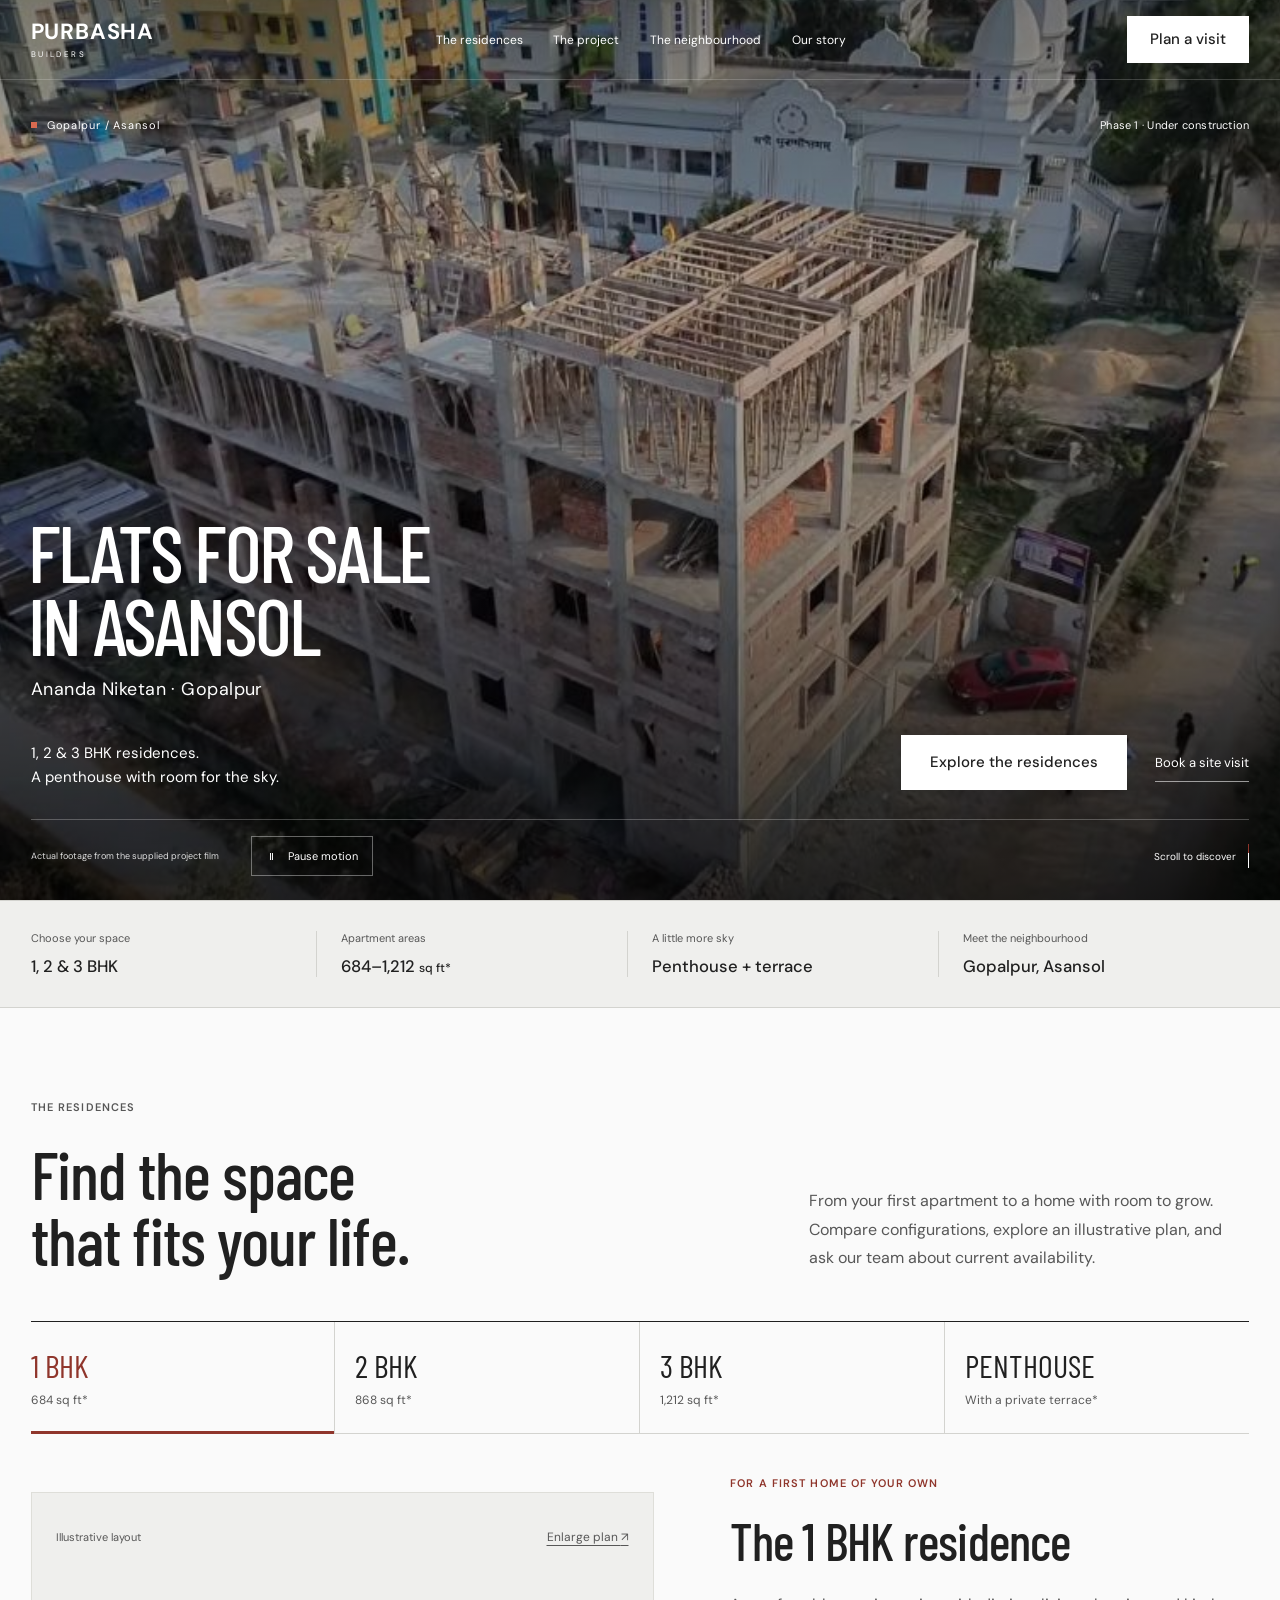
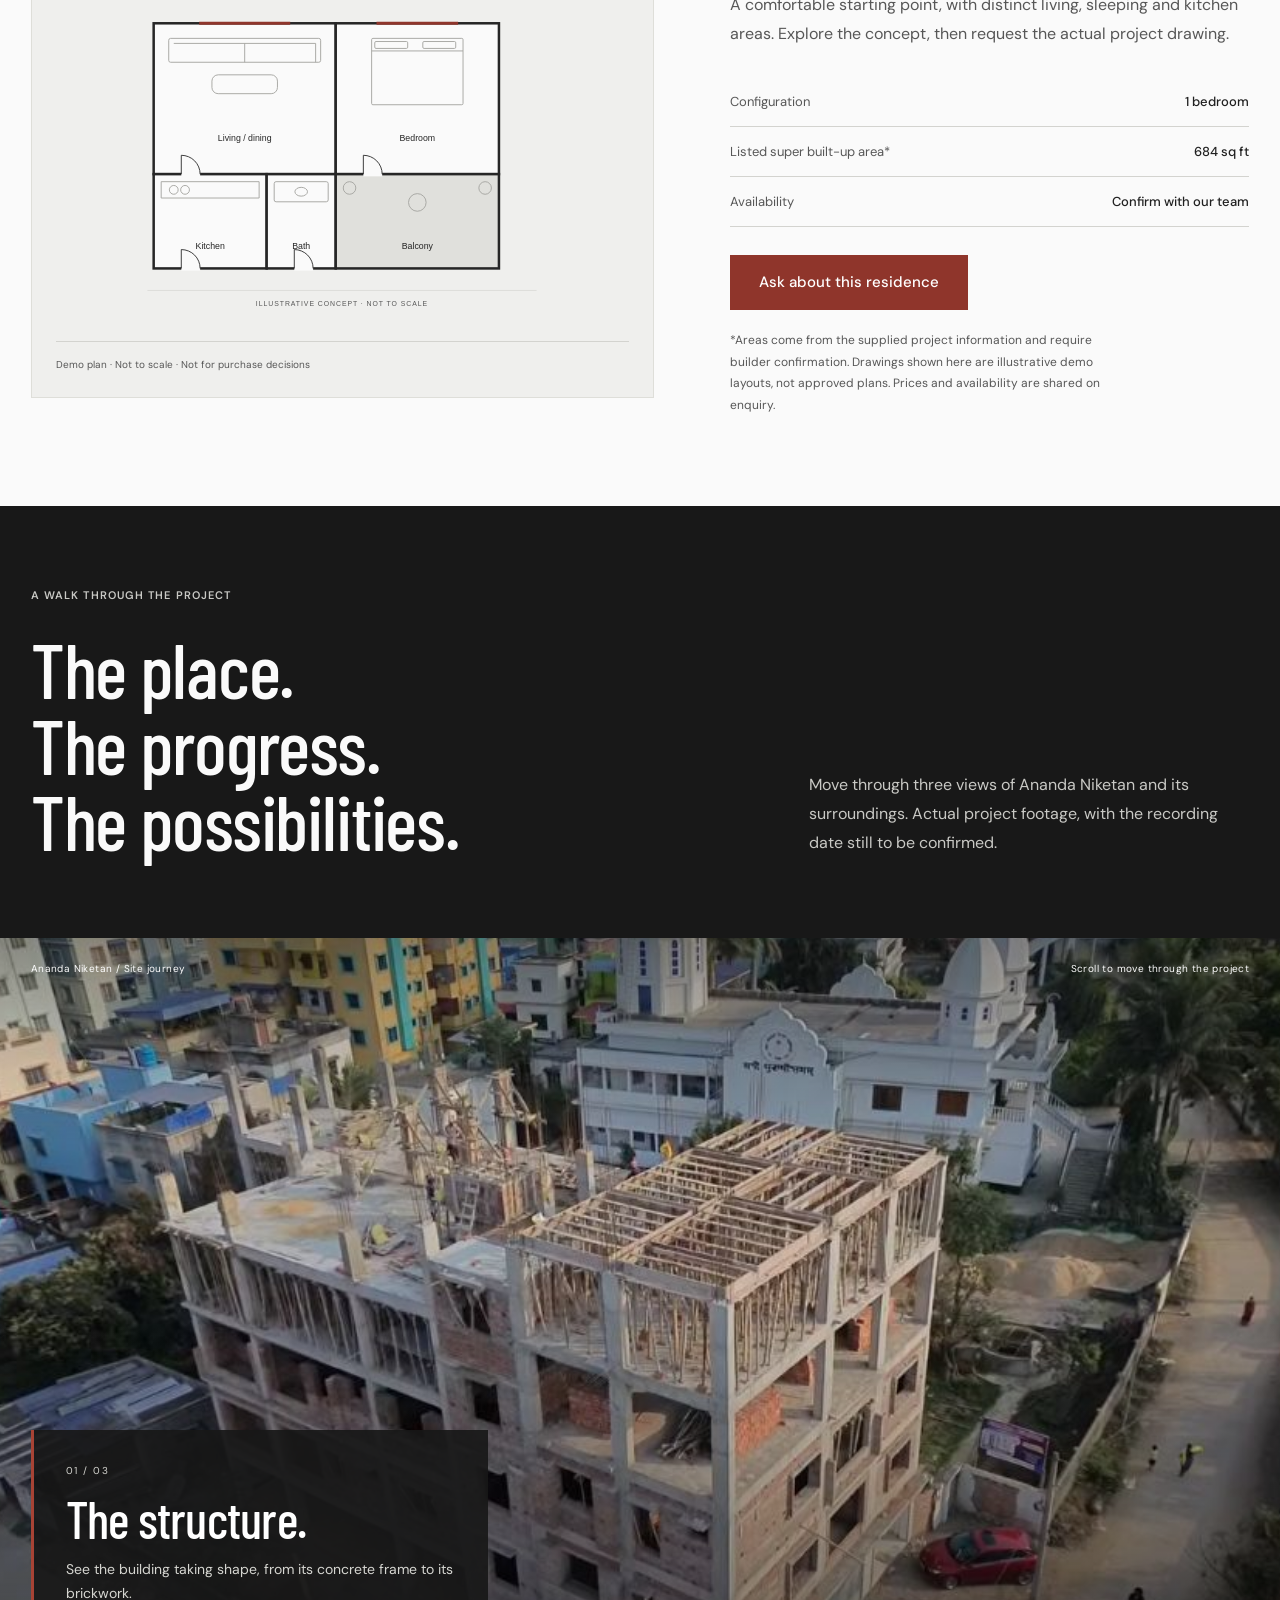
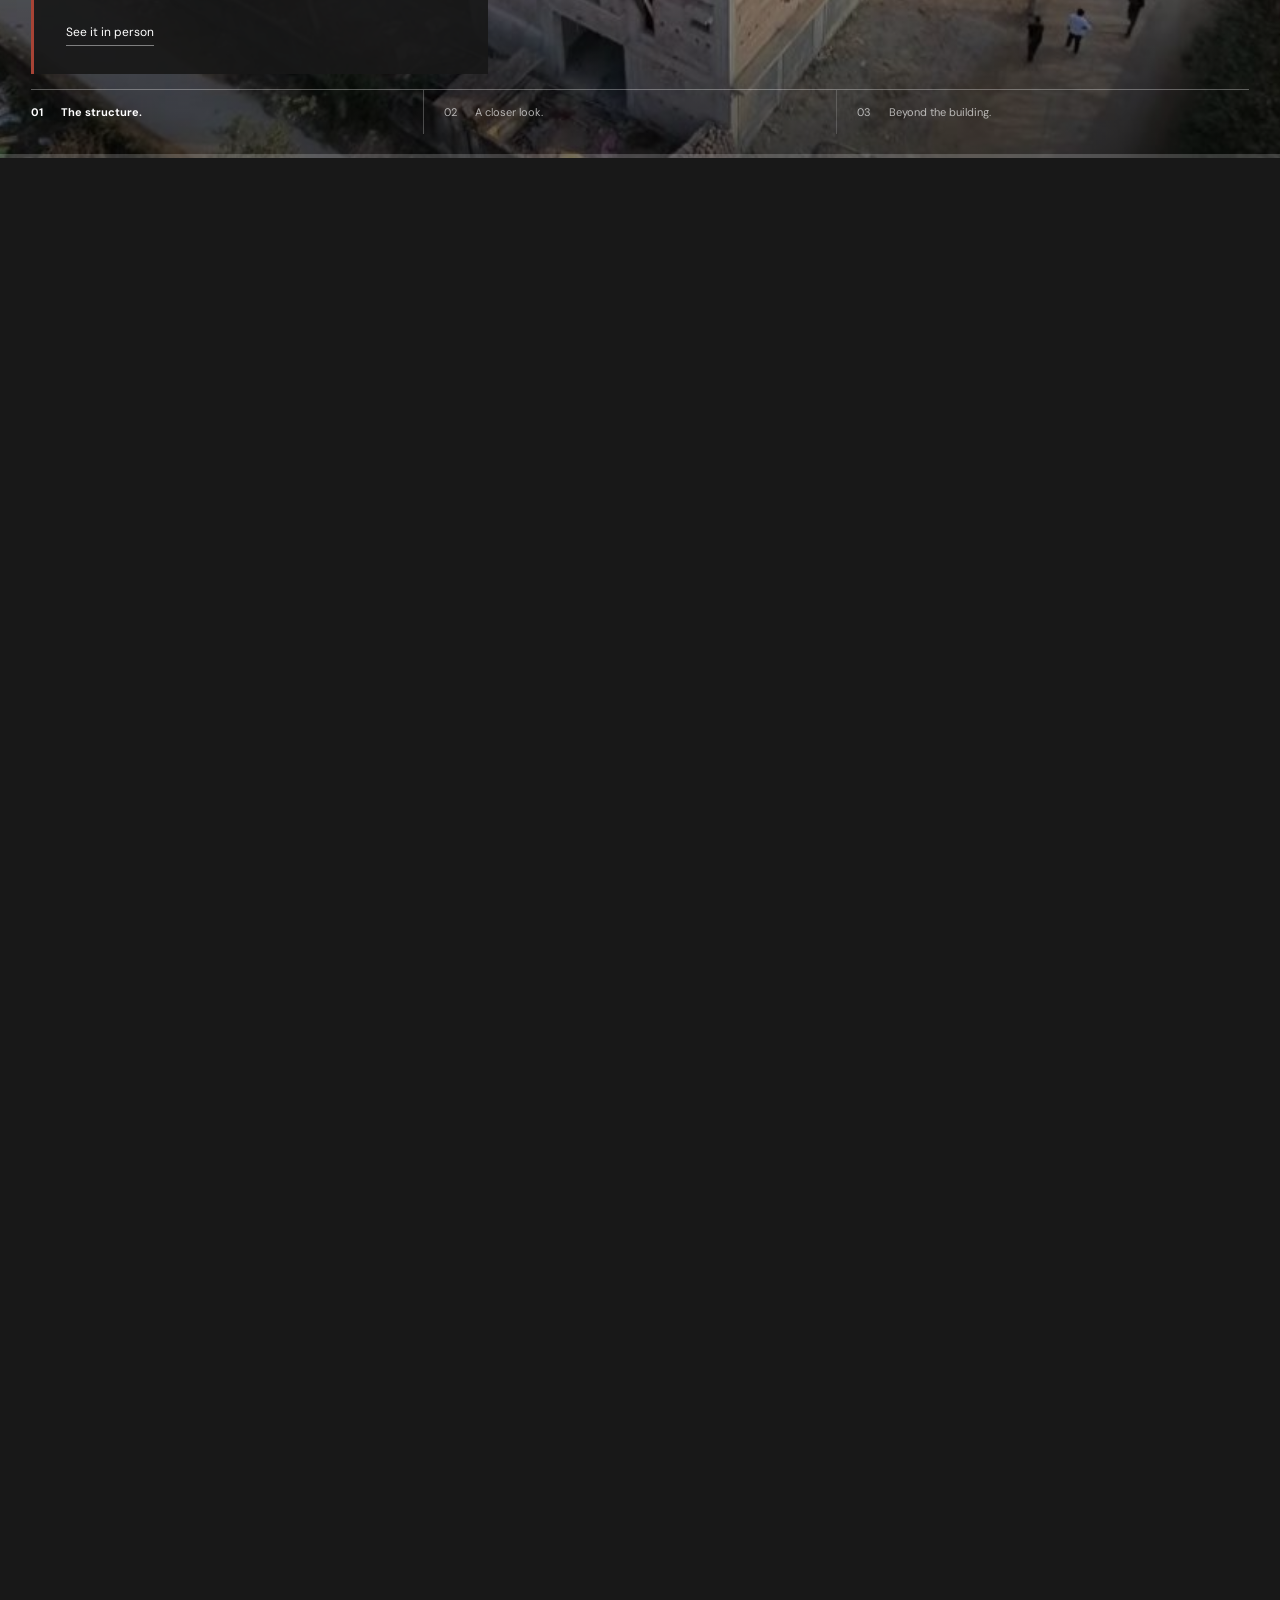
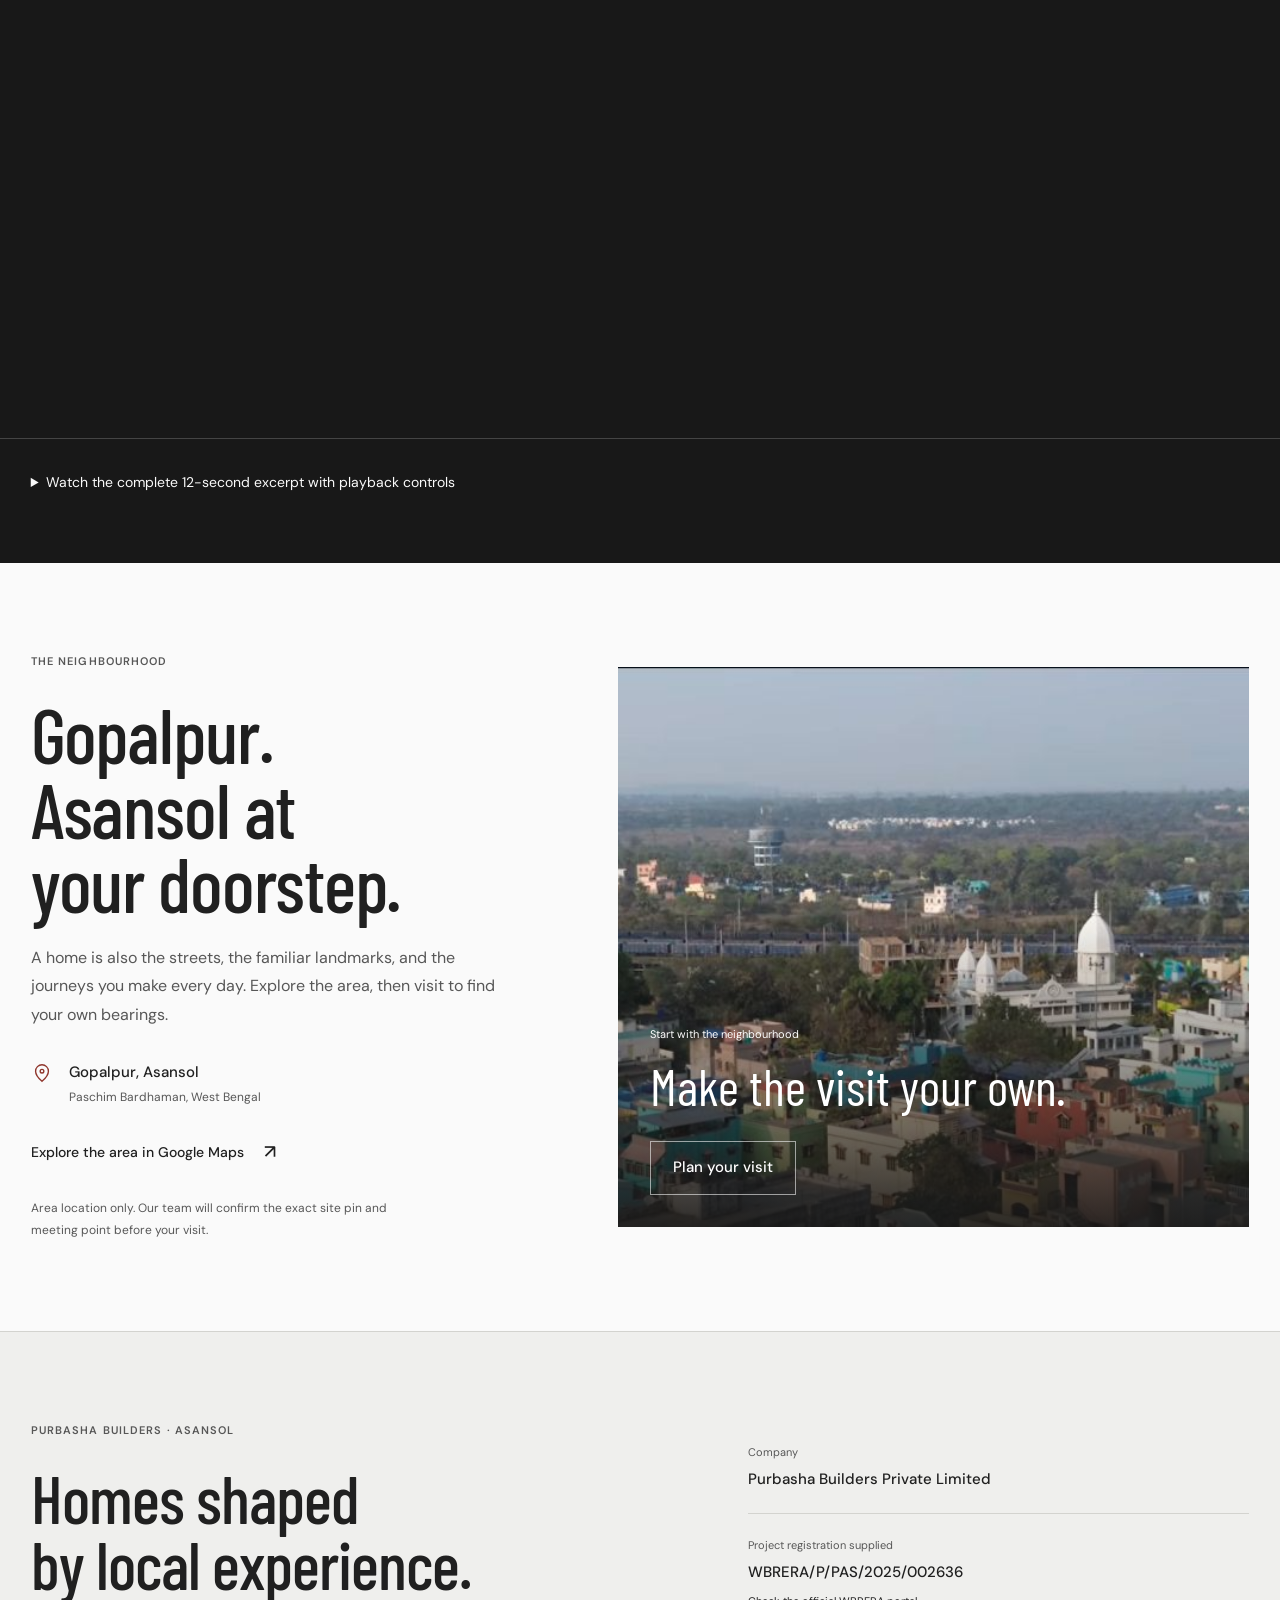
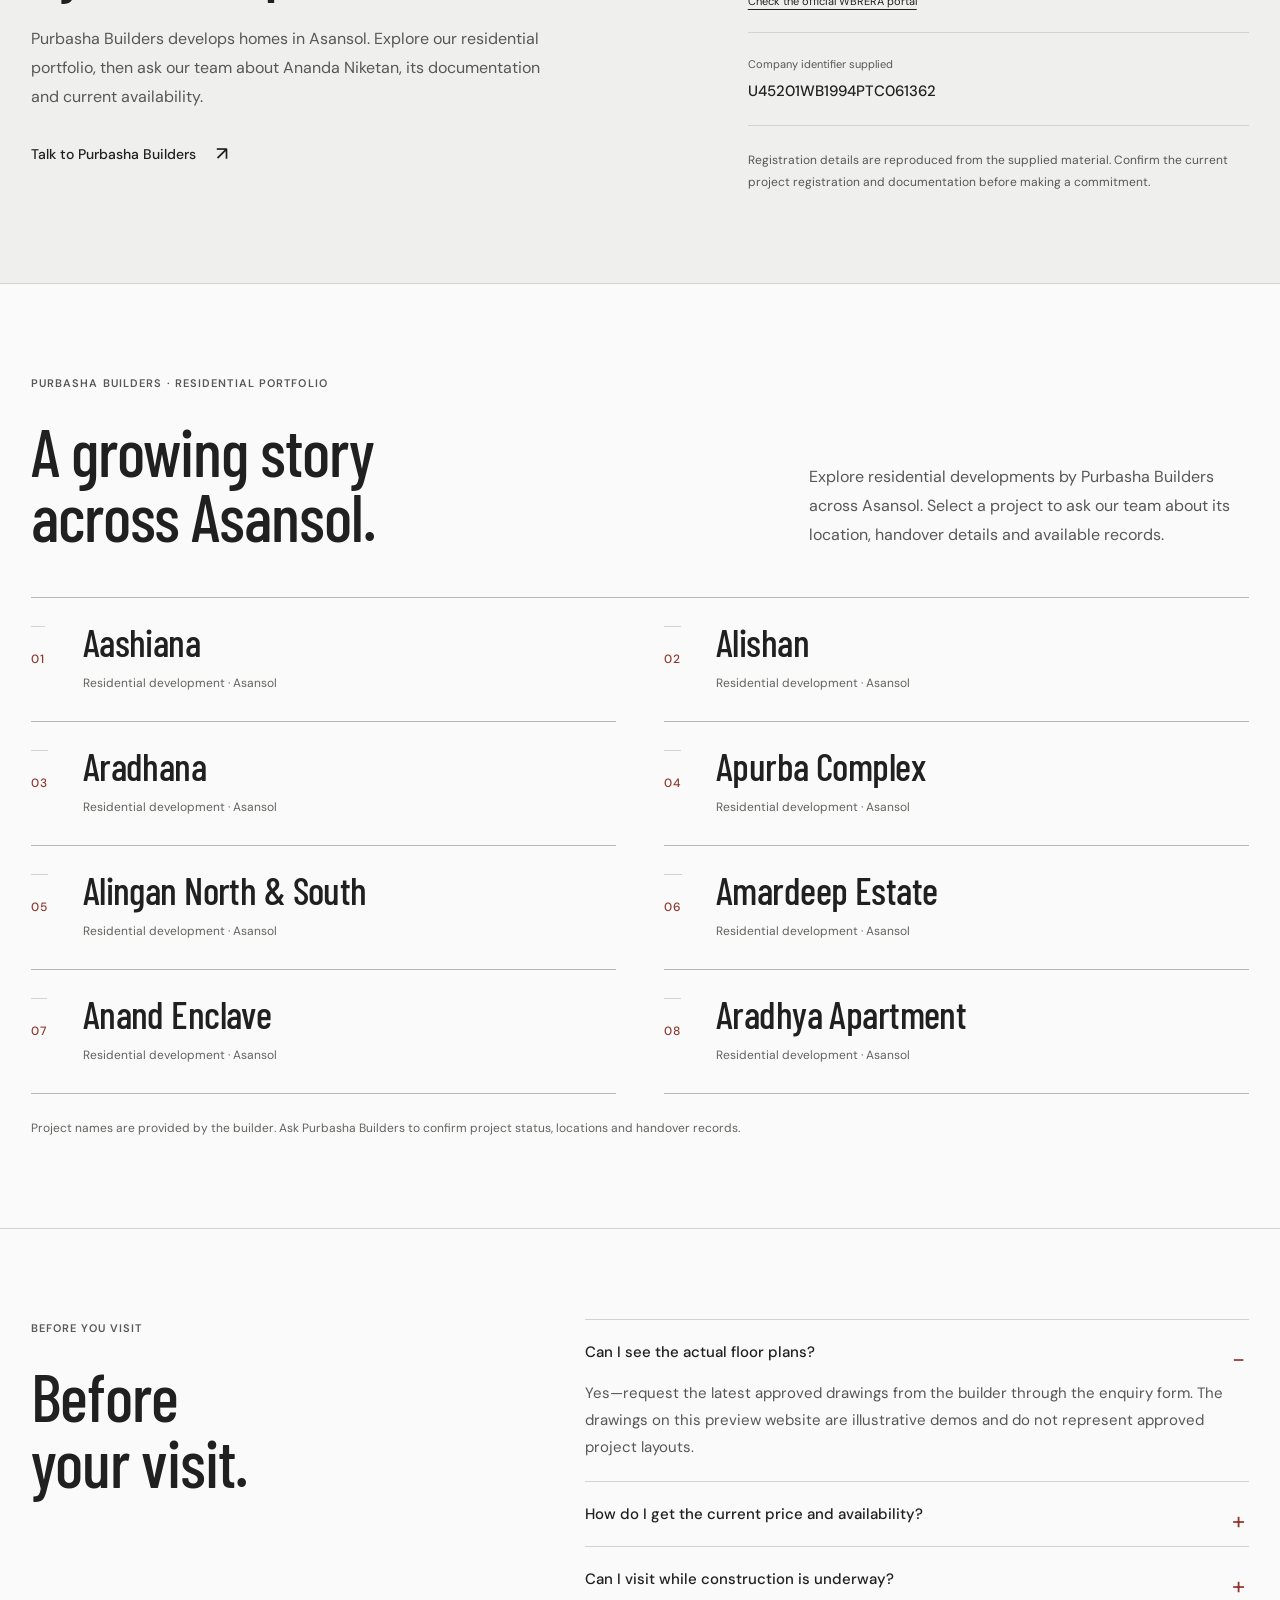
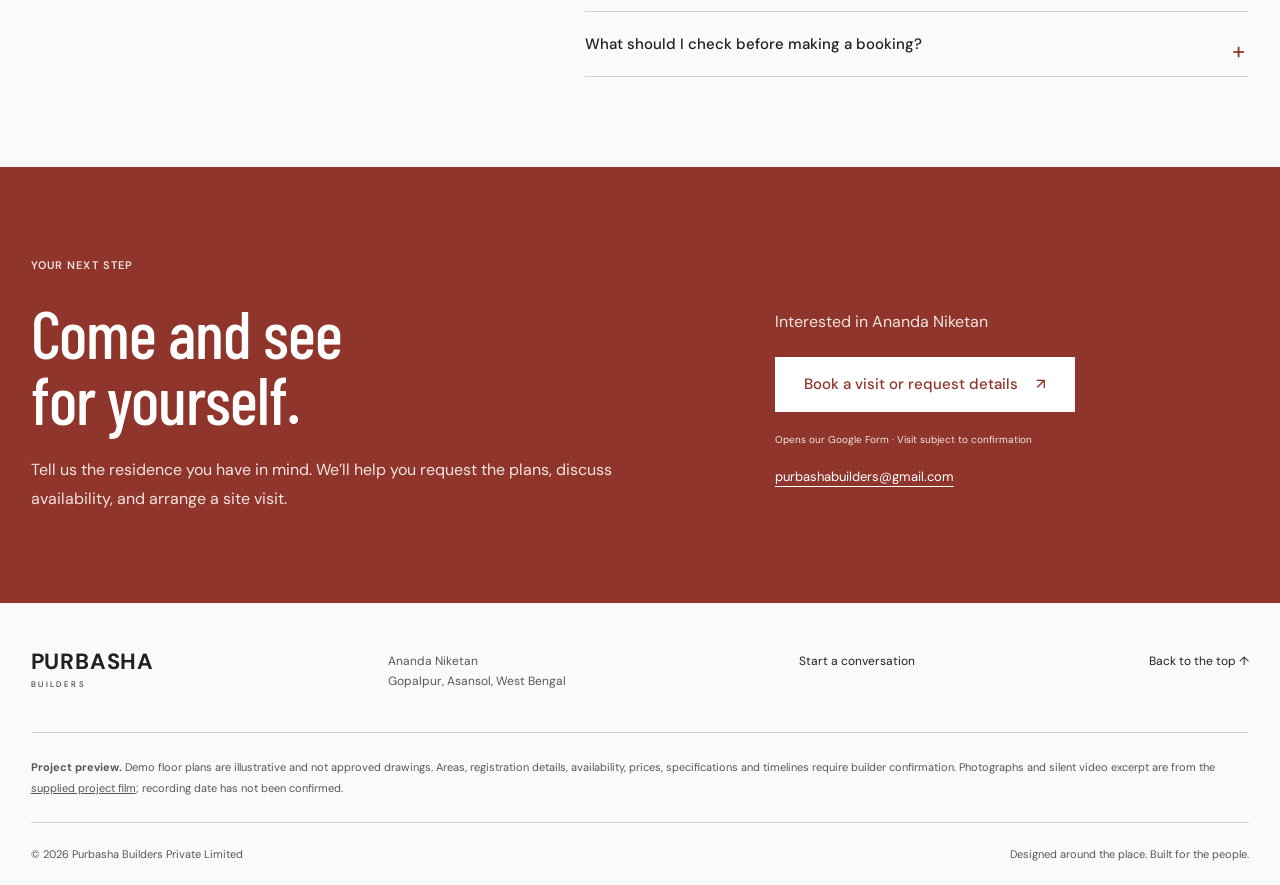
==== index.html @ 9d91bd90 "Refresh search-friendly page styling" ====
<!doctype html>
<html lang="en" data-theme="light" data-direction="material-place-progress">
<head>
<meta charset="utf-8"><meta name="viewport" content="width=device-width, initial-scale=1">
<title>Flats for Sale in Asansol | Ananda Niketan by Purbasha Builders</title>
<meta name="description" content="Explore 1, 2 and 3 BHK flats for sale in Asansol at Ananda Niketan, Gopalpur. See illustrative floor plans, project progress and Purbasha Builders’ developments. Enquire about availability and site visits.">
<meta name="theme-color" content="#152c2a"><link rel="canonical" href="https://purbashabuilders.com/">
<link rel="preconnect" href="https://fonts.googleapis.com"><link rel="preconnect" href="https://fonts.gstatic.com" crossorigin>
<link href="https://fonts.googleapis.com/css2?family=Barlow+Condensed:wght@400;500;600&family=DM+Sans:wght@400;500;600;700&display=swap" rel="stylesheet">
<link rel="stylesheet" href="design.css"><link rel="stylesheet" href="research.css?v=asansol-portfolio-2">
<script src="design.js" defer></script><script src="motion.js" defer></script>
<noscript><style>.journey{display:none}.journey-reduced{display:grid!important}.header{background:#fafafa!important;color:#202020!important}.header .wordmark{color:#202020!important}</style></noscript></head>
<body>
<a class="skip" href="#main">Skip to content</a>
<header class="header over-film">
 <a class="wordmark" href="#home" aria-label="Purbasha Builders home">PURBASHA<span>BUILDERS</span></a>
 <nav class="desktop-nav" aria-label="Main navigation"><a href="#residences">The residences</a><a href="#project">The project</a><a href="#location">The neighbourhood</a><a href="#builder">Our story</a></nav>
 <div class="header-actions"><a class="btn compact header-visit" href="#visit">Plan a visit</a><button class="menu-toggle" type="button" aria-expanded="false" aria-controls="mobile-menu" aria-label="Open navigation"><span></span><span></span></button></div>
</header>
<nav class="mobile-menu" id="mobile-menu" aria-label="Mobile navigation" hidden><a href="#residences">The residences</a><a href="#project">The project</a><a href="#location">The neighbourhood</a><a href="#builder">Our story</a><a href="#visit">Plan a site visit</a></nav>
<main id="main">
<section class="hero-film" id="home" aria-labelledby="hero-title">
<div class="hero-film-media"><video id="hero-film" muted loop playsinline preload="metadata" poster="exterior.jpg" aria-label="Silent moving aerial view of Ananda Niketan construction"><source src="project-film.mp4" type="video/mp4"></video></div>
<div class="hero-film-shade"></div>
<div class="hero-film-top"><span class="location-tick"></span><span>Gopalpur / Asansol</span><span class="hero-phase">Phase 1 · Under construction</span></div>
<div class="hero-film-content"><p class="hero-overline">Purbasha Builders presents</p><h1 id="hero-title"><span>Flats for Sale</span><span>in Asansol</span></h1><p class="hero-project-name">Ananda Niketan · Gopalpur</p><div class="hero-film-bottom"><p>1, 2 &amp; 3 BHK residences.<br>A penthouse with room for the sky.</p><div class="hero-film-actions"><a class="btn" href="#residences">Explore the residences</a><a class="film-visit" href="#visit">Book a site visit</a></div></div></div>
<div class="hero-motion-bar"><span>Actual footage from the supplied project film</span><button id="hero-motion-toggle" type="button" aria-label="Play background motion"><span class="motion-state-icon" aria-hidden="true">▶</span><span class="motion-state-text">Play motion</span></button><a class="scroll-cue" href="#residences">Scroll to discover<span aria-hidden="true"></span></a></div>
</section>
<div class="project-facts" aria-label="Project overview"><div><span>Choose your space</span><strong>1, 2 &amp; 3 BHK</strong></div><div><span>Apartment areas</span><strong>684–1,212 <small>sq ft*</small></strong></div><div><span>A little more sky</span><strong>Penthouse + terrace</strong></div><div><span>Meet the neighbourhood</span><strong>Gopalpur, Asansol</strong></div></div>
<section class="residences section-pad" id="residences" aria-labelledby="homes-title">
 <div class="section-heading"><div><p class="eyebrow">The residences</p><h2 id="homes-title">Find the space<br>that fits your life.</h2></div><p>From your first apartment to a home with room to grow. Compare configurations, explore an illustrative plan, and ask our team about current availability.</p></div>
 <div class="home-selector" role="group" aria-label="Choose residence type"><button class="home-tab active" data-home="one" aria-pressed="true">1 BHK<span>684 sq ft*</span></button><button class="home-tab" data-home="two" aria-pressed="false">2 BHK<span>868 sq ft*</span></button><button class="home-tab" data-home="three" aria-pressed="false">3 BHK<span>1,212 sq ft*</span></button><button class="home-tab" data-home="penthouse" aria-pressed="false">Penthouse<span>With a private terrace*</span></button></div>
 <div class="home-detail"><div class="plan-stage"><div class="plan-heading"><span>Illustrative layout</span><button class="plain-button" id="expand-plan" type="button">Enlarge plan <span aria-hidden="true">↗</span></button></div><img id="plan-drawing" src="plan-one.svg" width="720" height="560" alt="Illustrative one-bedroom apartment layout; not an approved project drawing"><span class="demo-label">Demo plan · Not to scale · Not for purchase decisions</span></div><div class="home-copy" aria-live="polite" aria-atomic="true"><p class="eyebrow" id="home-kicker">For a first home of your own</p><h3 id="home-name">The 1 BHK residence</h3><p id="home-description">A comfortable starting point, with distinct living, sleeping and kitchen areas. Explore the concept, then request the actual project drawing.</p><dl class="home-specs"><div><dt>Configuration</dt><dd id="home-config">1 bedroom</dd></div><div><dt>Listed super built-up area*</dt><dd id="home-area">684 sq ft</dd></div><div><dt>Availability</dt><dd>Confirm with our team</dd></div></dl><a class="btn home-enquiry" href="#visit" data-enquiry="1 BHK residence">Ask about this residence</a><p class="smallprint">*Areas come from the supplied project information and require builder confirmation. Drawings shown here are illustrative demo layouts, not approved plans. Prices and availability are shared on enquiry.</p></div></div>
</section>
<section class="project-chapters" id="project" aria-labelledby="project-title">
<div class="section-heading chapter-intro"><div><p class="eyebrow">A walk through the project</p><h2 id="project-title">The place.<br>The progress.<br>The possibilities.</h2></div><p>Move through three views of Ananda Niketan and its surroundings. Actual project footage, with the recording date still to be confirmed.</p></div>
<div class="journey" id="site-journey"><div class="journey-sticky"><div class="journey-frames"><figure class="journey-panel" data-chapter="0"><img src="exterior.jpg" alt="Aerial view of the Ananda Niketan building under construction" width="968" height="543" decoding="async"></figure><figure class="journey-panel" data-chapter="1"><img src="facade.jpg" alt="Close view of concrete columns and masonry at the project" width="968" height="543" decoding="async"></figure><figure class="journey-panel" data-chapter="2"><img src="neighbourhood.jpg" alt="Aerial view over Gopalpur residential buildings and greenery" width="968" height="543" decoding="async"></figure></div><div class="journey-shade"></div><div class="journey-topline"><span>Ananda Niketan / Site journey</span><span>Scroll to move through the project</span></div><div class="journey-copy"><span id="journey-number">01 / 03</span><h3 id="journey-title">The structure.</h3><p id="journey-description">See the building taking shape, from its concrete frame to its brickwork.</p><a href="#visit">See it in person</a></div><div class="chapter-controls" aria-label="Project chapters"><button class="chapter-button active" type="button" data-chapter-index="0" aria-pressed="true">01<span>The structure.</span></button><button class="chapter-button" type="button" data-chapter-index="1" aria-pressed="false">02<span>A closer look.</span></button><button class="chapter-button" type="button" data-chapter-index="2" aria-pressed="false">03<span>Beyond the building.</span></button></div><div class="journey-progress" aria-hidden="true"><span></span></div></div></div>
<div class="journey-reduced"><article><img src="exterior.jpg" alt="Aerial view of the Ananda Niketan building under construction" width="968" height="543"><h3>The structure.</h3><p>See the building taking shape, from its concrete frame to its brickwork.</p></article><article><img src="facade.jpg" alt="Close view of concrete columns and masonry at the project" width="968" height="543"><h3>A closer look.</h3><p>Explore the construction detail in the supplied project footage.</p></article><article><img src="neighbourhood.jpg" alt="Aerial view over Gopalpur residential buildings and greenery" width="968" height="543"><h3>Beyond the building.</h3><p>Look out across the surrounding residential streets and greenery of Gopalpur.</p></article></div>
<div class="full-film"><details><summary>Watch the complete 12-second excerpt with playback controls</summary><video id="project-video" controls playsinline preload="none" poster="exterior.jpg" aria-label="Silent 12-second excerpt from the supplied project film"><source src="project-film.mp4" type="video/mp4"></video><a href="https://www.youtube.com/watch?v=sxxPk26cmBc" target="_blank" rel="noopener">Open the full source film</a></details></div>
</section>
<section class="location section-pad" id="location" aria-labelledby="location-title"><div class="location-copy"><p class="eyebrow">The neighbourhood</p><h2 id="location-title">Gopalpur.<br>Asansol at<br>your doorstep.</h2><p>A home is also the streets, the familiar landmarks, and the journeys you make every day. Explore the area, then visit to find your own bearings.</p><div class="location-address"><svg viewBox="0 0 24 24" aria-hidden="true"><path d="M19 10c0 5-7 11-7 11S5 15 5 10a7 7 0 1 1 14 0Z"/><circle cx="12" cy="10" r="2"/></svg><div><strong>Gopalpur, Asansol</strong><span>Paschim Bardhaman, West Bengal</span></div></div><a class="text-link" href="https://www.google.com/maps/search/?api=1&amp;query=Gopalpur%2C+Asansol%2C+West+Bengal" target="_blank" rel="noopener">Explore the area in Google Maps <span aria-hidden="true">↗</span></a><p class="smallprint">Area location only. Our team will confirm the exact site pin and meeting point before your visit.</p></div><div class="location-visual"><img src="neighbourhood.jpg" width="968" height="543" alt="Residential buildings and green spaces in the surrounding neighbourhood, captured from the project film" loading="eager" decoding="async"><div class="location-overlay"><span>Start with the neighbourhood</span><strong>Make the visit your own.</strong><a class="btn outline-light" href="#visit">Plan your visit</a></div></div></section>
<section class="builder section-pad" id="builder" aria-labelledby="builder-title"><div class="builder-intro"><p class="eyebrow">Purbasha Builders · Asansol</p><h2 id="builder-title">Homes shaped<br>by local experience.</h2><p>Purbasha Builders develops homes in Asansol. Explore our residential portfolio, then ask our team about Ananda Niketan, its documentation and current availability.</p><a class="text-link" href="mailto:purbashabuilders@gmail.com">Talk to Purbasha Builders <span aria-hidden="true">↗</span></a></div><div class="builder-info"><div class="trust-line"><span>Company</span><strong>Purbasha Builders Private Limited</strong></div><div class="trust-line"><span>Project registration supplied</span><strong>WBRERA/P/PAS/2025/002636</strong><a href="https://rera.wb.gov.in/" target="_blank" rel="noopener">Check the official WBRERA portal</a></div><div class="trust-line"><span>Company identifier supplied</span><strong>U45201WB1994PTC061362</strong></div><p class="smallprint">Registration details are reproduced from the supplied material. Confirm the current project registration and documentation before making a commitment.</p></div></section>
<section class="portfolio section-pad" aria-labelledby="portfolio-title"><div class="section-heading"><div><p class="eyebrow">Purbasha Builders · Residential portfolio</p><h2 id="portfolio-title">A growing story<br>across Asansol.</h2></div><p>Explore residential developments by Purbasha Builders across Asansol. Select a project to ask our team about its location, handover details and available records.</p></div><div class="project-list" aria-label="Purbasha Builders residential projects"><article><span class="project-index">01</span><h3>Aashiana</h3><p>Residential development · Asansol</p></article><article><span class="project-index">02</span><h3>Alishan</h3><p>Residential development · Asansol</p></article><article><span class="project-index">03</span><h3>Aradhana</h3><p>Residential development · Asansol</p></article><article><span class="project-index">04</span><h3>Apurba Complex</h3><p>Residential development · Asansol</p></article><article><span class="project-index">05</span><h3>Alingan North &amp; South</h3><p>Residential development · Asansol</p></article><article><span class="project-index">06</span><h3>Amardeep Estate</h3><p>Residential development · Asansol</p></article><article><span class="project-index">07</span><h3>Anand Enclave</h3><p>Residential development · Asansol</p></article><article><span class="project-index">08</span><h3>Aradhya Apartment</h3><p>Residential development · Asansol</p></article></div><p class="portfolio-note">Project names are provided by the builder. Ask Purbasha Builders to confirm project status, locations and handover records.</p></section>
<section class="faq section-pad" aria-labelledby="faq-title"><div><p class="eyebrow">Before you visit</p><h2 id="faq-title">Before<br>your visit.</h2></div><div class="faq-list"><details open><summary>Can I see the actual floor plans?</summary><p>Yes—request the latest approved drawings from the builder through the enquiry form. The drawings on this preview website are illustrative demos and do not represent approved project layouts.</p></details><details><summary>How do I get the current price and availability?</summary><p>Choose the home you are interested in and send an enquiry. The team will confirm the current price, availability, area definitions and applicable charges.</p></details><details><summary>Can I visit while construction is underway?</summary><p>Request a site visit and let the team confirm a suitable time, the meeting point and any site-access requirements. Please wait for confirmation before travelling.</p></details><details><summary>What should I check before making a booking?</summary><p>Ask for the project registration, approved drawings, agreement terms, payment schedule, possession commitments and area calculations. Review the current documents before deciding.</p></details></div></section>
<section class="visit section-pad" id="visit" aria-labelledby="visit-title"><div><p class="eyebrow">Your next step</p><h2 id="visit-title">Come and see<br>for yourself.</h2><p>Tell us the residence you have in mind. We’ll help you request the plans, discuss availability, and arrange a site visit.</p></div><div class="visit-action"><p class="selected-home" id="selected-home">Interested in Ananda Niketan</p><a class="btn visit-primary" href="https://docs.google.com/forms/d/e/1FAIpQLScRhNUB13e_4nQNn_MaEwdoog1XY0aLwHJu5fmzb7iHIYMonw/viewform" target="_blank" rel="noopener">Book a visit or request details <span aria-hidden="true">↗</span></a><span class="form-note">Opens our Google Form · Visit subject to confirmation</span><a class="email-link" href="mailto:purbashabuilders@gmail.com">purbashabuilders@gmail.com</a></div></section>
</main>
<footer><div class="footer-main"><a class="wordmark" href="#home">PURBASHA<span>BUILDERS</span></a><p>Ananda Niketan<br>Gopalpur, Asansol, West Bengal</p><a href="mailto:purbashabuilders@gmail.com">Start a conversation</a><a href="#home">Back to the top ↑</a></div><div class="preview-note"><strong>Project preview.</strong> Demo floor plans are illustrative and not approved drawings. Areas, registration details, availability, prices, specifications and timelines require builder confirmation. Photographs and silent video excerpt are from the <a href="https://www.youtube.com/watch?v=sxxPk26cmBc" target="_blank" rel="noopener">supplied project film</a>; recording date has not been confirmed.</div><div class="footer-bottom"><span>© <span id="year">2026</span> Purbasha Builders Private Limited</span><span>Designed around the place. Built for the people.</span></div></footer>
<nav class="phone-actions" aria-label="Quick actions"><a href="#residences">Explore homes</a><a href="#visit">Book a site visit</a></nav>
<dialog id="media-dialog" aria-labelledby="dialog-title"><div class="dialog-bar"><h2 id="dialog-title">Illustrative floor plan</h2><button id="close-dialog" class="plain-button" type="button">Close <span aria-hidden="true">×</span></button></div><img id="dialog-image" src="plan-one.svg" alt="Illustrative demo plan"><p id="dialog-note">Demo plan · Not to scale · Not an approved project drawing.</p></dialog>
</body></html>
---- design.css ----
*{box-sizing:border-box}html{scroll-behavior:smooth;scroll-padding-top:96px}body{margin:0;background:var(--paper);color:var(--ink);font-family:'Plus Jakarta Sans',sans-serif;-webkit-font-smoothing:antialiased}html{--paper:#f8f7f2;--panel:#eeeee6;--white:#fff;--ink:#172e2b;--muted:#52635e;--line:#d5dcd3;--gold:#b28c42;--gold-light:#e6c27a;--gutter:clamp(20px,2.4vw,96px);--space:clamp(64px,7vw,144px);--ease:cubic-bezier(.2,.8,.2,1)}html[data-theme=dark]{--paper:#142623;--panel:#1b302c;--white:#233a35;--ink:#f2f0e7;--muted:#bdc9c1;--line:#3b5149;--gold:#e6c27a}a{color:inherit;text-decoration:none}button,input{font:inherit}button{color:inherit}button,a{-webkit-tap-highlight-color:transparent;touch-action:manipulation}button{cursor:pointer}img,video{display:block;max-width:100%}h1,h2,h3,p{margin:0}h1,h2,h3{font-family:'Playfair Display',serif;font-weight:400;text-wrap:balance}h2{font-size:clamp(34px,3.8vw,72px);line-height:1.13;letter-spacing:-.035em}p{font-size:16px;line-height:1.8;color:var(--muted)}svg{width:22px;height:22px;fill:none;stroke:currentColor;stroke-width:1.5}a:focus-visible,button:focus-visible,summary:focus-visible{outline:3px solid var(--gold);outline-offset:5px}.skip{position:fixed;left:16px;top:-80px;padding:12px 20px;background:var(--ink);color:var(--paper);z-index:100}.skip:focus{top:12px}.header{height:88px;display:flex;align-items:center;justify-content:space-between;gap:24px;padding-inline:var(--gutter);position:sticky;top:0;z-index:40;background:var(--paper);border-bottom:1px solid var(--line)}.wordmark{font:500 25px/1 'Playfair Display',serif;letter-spacing:.045em;display:inline-flex;flex-direction:column;gap:7px;color:var(--ink);flex-shrink:0}.wordmark span{font:500 9px/1 'Plus Jakarta Sans',sans-serif;letter-spacing:.29em}.desktop-nav{display:flex;gap:clamp(20px,2.4vw,56px);align-items:center;font-size:13px}.desktop-nav a{position:relative;padding-block:10px}.desktop-nav a:after,.text-link:after{content:'';position:absolute;bottom:4px;left:0;width:100%;height:1px;background:currentColor;transform:scaleX(0);transform-origin:left;transition:transform .2s}.desktop-nav a:hover:after,.text-link:hover:after{transform:scaleX(1)}.header-actions{display:flex;align-items:center;gap:20px}.theme-switch{background:none;border:0;width:40px;height:44px;display:grid;place-items:center}.btn{display:inline-flex;align-items:center;justify-content:center;gap:18px;min-height:56px;padding:16px 28px;border:1px solid transparent;background:var(--ink);color:var(--paper);font:500 14px/1.4 'Plus Jakarta Sans',sans-serif;border-radius:2px;transition:transform .18s var(--ease),background .18s}.btn:hover{transform:translateY(-2px);background:#29453f;color:#fff}.btn:active{transform:translateY(1px)}.btn.compact{min-height:44px;padding:12px 22px}.menu-toggle{display:none}.mobile-menu{position:fixed;top:72px;left:0;right:0;padding:24px var(--gutter) 32px;background:var(--paper);border-bottom:1px solid var(--line);z-index:39}.mobile-menu a{display:block;padding:14px 0;font-size:19px;border-bottom:1px solid var(--line)}[hidden]{display:none!important}.hero{display:grid;grid-template-columns:1fr 1.13fr;min-height:min(820px,calc(100svh - 88px));padding:32px var(--gutter) 48px;gap:clamp(32px,4vw,120px);align-items:stretch}.hero-copy{display:flex;flex-direction:column;align-items:flex-start;justify-content:center;padding-block:24px;max-width:760px}.eyebrow{font-size:11px;letter-spacing:.12em;text-transform:uppercase;font-weight:600;color:var(--muted);margin-bottom:24px}.hero h1{font-size:clamp(72px,7.2vw,160px);line-height:.99;letter-spacing:-.055em}.gold-dot{color:var(--gold)}.hero-description{font-size:clamp(20px,1.6vw,30px);line-height:1.45;color:var(--ink);margin-top:28px}.hero-detail{font-size:14px;line-height:1.8;max-width:45ch;margin-top:16px}.hero-actions{display:flex;align-items:center;gap:28px;flex-wrap:wrap;margin-top:32px}.text-link{display:inline-flex;align-items:center;gap:20px;position:relative;padding-block:10px;font-size:14px;font-weight:500}.text-link>span{font-size:19px}.hero-foot{display:flex;gap:12px;align-items:center;flex-wrap:wrap;font-size:11px;color:var(--muted);margin-top:48px}.status-mark{width:6px;height:6px;background:var(--gold);border-radius:50%}.hero-divider{height:14px;width:1px;background:var(--line);margin-inline:6px}.hero-foot a{text-decoration:underline;text-underline-offset:4px}.hero-visual{position:relative;overflow:hidden;min-height:620px;background:#344039}.hero-visual>img{width:100%;height:100%;position:absolute;object-fit:cover;object-position:54% center;animation:image-settle 1.2s var(--ease) both}.hero-photo-label{position:absolute;top:22px;left:22px;background:#f8f7f2e8;color:#172e2b;font-size:10px;letter-spacing:.06em;padding:9px 12px}.film-launch{position:absolute;left:24px;right:24px;bottom:24px;display:flex;gap:16px;align-items:center;padding:20px;color:white;background:#152c2ad9;border:1px solid #ffffff30;backdrop-filter:blur(8px);font-size:16px}.film-length{display:block;font-size:11px;opacity:.75;margin-top:5px}.play-symbol{height:42px;width:42px;border:1px solid #ffffff70;display:grid;place-items:center;border-radius:50%;font-size:12px;padding-left:2px}.vertical-note{position:absolute;right:18px;top:25%;writing-mode:vertical-rl;font-size:10px;letter-spacing:.1em;color:white;text-shadow:0 1px 4px #000}.project-facts{display:grid;grid-template-columns:repeat(4,minmax(0,1fr));border-block:1px solid var(--line);padding:28px var(--gutter);gap:24px}.project-facts>div{border-right:1px solid var(--line);padding-right:20px}.project-facts>div:last-child{border:0}.project-facts span{display:block;font-size:11px;color:var(--muted);margin-bottom:10px}.project-facts strong{font-weight:500;font-size:clamp(16px,1.3vw,24px)}.project-facts small{font-size:12px}.section-pad{padding:var(--space) var(--gutter)}.section-heading{display:flex;align-items:flex-end;justify-content:space-between;gap:48px;margin-bottom:48px}.section-heading>p{max-width:42ch;font-size:14px}.home-selector{display:grid;grid-template-columns:repeat(4,minmax(0,1fr));border-block:1px solid var(--line);margin-bottom:40px}.home-tab{text-align:left;padding:24px 20px;border:0;border-right:1px solid var(--line);background:transparent;position:relative;font-size:22px;font-family:'Playfair Display',serif}.home-tab:first-child{padding-left:0}.home-tab:last-child{border-right:0}.home-tab span{display:block;font:400 12px/1.5 'Plus Jakarta Sans',sans-serif;color:var(--muted);margin-top:7px}.home-tab.active:after{content:'';position:absolute;bottom:-1px;left:0;right:0;background:var(--gold);height:3px}.home-tab:hover{background:var(--panel)}.home-detail{display:grid;grid-template-columns:1.2fr 1fr;gap:clamp(32px,6vw,160px);align-items:center}.plan-stage{background:var(--panel);padding:24px;min-width:0}.plan-heading{display:flex;align-items:center;justify-content:space-between;gap:16px;font-size:11px;color:var(--muted)}.plain-button{background:none;border:0;padding:10px 0;font-size:12px;min-height:40px;text-decoration:underline;text-underline-offset:4px}.plan-stage>img{width:100%;height:clamp(280px,30vw,480px);object-fit:contain;padding:16px}.demo-label{font-size:10px;display:block;color:var(--muted);border-top:1px solid var(--line);padding-top:14px;line-height:1.7}.home-copy h3{font-size:clamp(32px,3vw,54px);line-height:1.2;margin-bottom:20px}.home-copy>p:not(.eyebrow){font-size:14px;max-width:50ch}.home-copy .eyebrow{margin-bottom:16px}.home-specs{margin:28px 0}.home-specs>div{display:flex;justify-content:space-between;gap:24px;border-bottom:1px solid var(--line);padding:16px 0;font-size:13px}.home-specs dt{color:var(--muted)}.home-specs dd{text-align:right;font-weight:500;margin:0}.smallprint{font-size:11px!important;line-height:1.8;max-width:65ch}.home-copy .smallprint{margin-top:20px}.project-section{background:#152c2a;color:#f8f7f2}.project-section p,.project-section .eyebrow{color:#c0ccc4}.film-layout{display:grid;grid-template-columns:1.7fr 1fr;gap:clamp(32px,5vw,120px);align-items:center}.video-wrap{position:relative;min-width:0}.video-wrap video{width:100%;aspect-ratio:16/9;max-height:600px;background:#0b1917;object-fit:cover}.media-label{display:block;font-size:10px;color:#c0ccc4;margin-top:12px}.film-notes h3{font-size:clamp(30px,3.2vw,58px);line-height:1.15;margin-block:20px}.film-notes p{font-size:14px;margin-bottom:24px;max-width:40ch}.chapter-number{font-size:11px;color:var(--gold-light)}.source-link{display:block;color:#becbc2;font-size:11px;text-decoration:underline;text-underline-offset:4px;margin-top:20px}.gallery{display:grid;grid-template-columns:1fr 1fr;gap:24px;margin-top:48px}.gallery-item{padding:0;position:relative;overflow:hidden;background:#243e35;border:0;text-align:left}.gallery-item img{width:100%;height:clamp(220px,25vw,420px);object-fit:cover;transition:transform .6s var(--ease)}.gallery-item:hover img{transform:scale(1.025)}.gallery-item>span{position:absolute;bottom:0;left:0;right:0;padding:40px 24px 20px;display:flex;justify-content:space-between;background:linear-gradient(transparent,#0c1a18d9);color:white;font-size:14px}.location{display:grid;grid-template-columns:1fr 1.3fr;gap:clamp(40px,8vw,220px);align-items:center}.location-copy>p:not(.eyebrow){max-width:45ch;margin-top:24px;font-size:14px}.location-address{display:flex;gap:16px;align-items:flex-start;margin-top:32px}.location-address svg{color:var(--gold)}.location-address strong{display:block;font-size:15px;font-weight:500}.location-address span{display:block;font-size:12px;margin-top:7px;color:var(--muted)}.location-copy>.text-link{margin-top:24px}.location-visual{position:relative;overflow:hidden;min-height:550px}.location-visual>img{position:absolute;width:100%;height:100%;object-fit:cover;object-position:60% center}.location-overlay{position:absolute;inset:auto 0 0;padding:120px 32px 32px;background:linear-gradient(transparent,#102d2be8);color:#fff}.location-overlay>span{font-size:11px;display:block}.location-overlay>strong{font:400 clamp(28px,2.6vw,44px)/1.2 'Playfair Display',serif;display:block;margin:14px 0 24px}.outline-light{background:transparent;border:1px solid #ffffff90;color:#fff;min-height:48px;padding:12px 22px}.builder{border-block:1px solid var(--line);background:var(--panel);display:grid;grid-template-columns:1.2fr 1fr;gap:clamp(48px,9vw,240px)}.builder-intro>p:not(.eyebrow){font-size:14px;max-width:48ch;margin:28px 0 20px}.builder-info{align-self:center}.trust-line{padding:24px 0;border-bottom:1px solid var(--line)}.trust-line>span{font-size:11px;color:var(--muted);display:block;margin-bottom:10px}.trust-line strong{font-size:15px;font-weight:500;display:block;overflow-wrap:anywhere}.trust-line a{display:block;font-size:11px;margin-top:12px;text-decoration:underline;text-underline-offset:4px}.builder-info .smallprint{margin-top:24px}.portfolio{border-bottom:1px solid var(--line)}.project-list{display:grid;grid-template-columns:repeat(4,minmax(0,1fr));gap:0 40px;margin-top:28px}.project-list span{padding:24px 0;border-top:1px solid var(--line);font:400 clamp(20px,1.6vw,30px)/1.3 'Playfair Display',serif}.faq{display:grid;grid-template-columns:1fr 1.4fr;gap:80px}.faq details{border-bottom:1px solid var(--line);padding:20px 0}.faq details:first-child{border-top:1px solid var(--line)}.faq summary{font-size:15px;font-weight:500;cursor:pointer;list-style:none;position:relative;padding-right:36px;line-height:1.6}.faq summary::-webkit-details-marker{display:none}.faq summary:after{content:'+';position:absolute;right:4px;top:0;font-size:24px;font-weight:400;color:var(--gold)}.faq details[open] summary:after{content:'−'}.faq details p{font-size:13px;line-height:1.8;margin-top:16px;max-width:64ch}.visit{background:#152c2a;color:#f8f7f2;display:grid;grid-template-columns:1.4fr 1fr;gap:80px;align-items:center}.visit .eyebrow{color:var(--gold-light)}.visit>div>p:not(.eyebrow){max-width:54ch;font-size:14px;color:#c5d0c8;margin-top:24px}.visit-action{display:flex;flex-direction:column;align-items:flex-start;gap:20px}.visit-action .selected-home{font-size:12px;color:var(--gold-light);margin:0}.visit-primary{background:var(--gold-light);color:#152c2a;min-height:60px}.visit-primary:hover{background:#f3d89f;color:#152c2a}.form-note{font-size:10px;color:#c5d0c8;line-height:1.6}.email-link{font-size:13px;text-decoration:underline;text-underline-offset:5px;color:#f4f0e2;overflow-wrap:anywhere}footer{padding:48px var(--gutter) 24px}.footer-main{display:flex;gap:40px;align-items:flex-start;justify-content:space-between}.footer-main p,.footer-main>a:not(.wordmark){font-size:12px;line-height:1.7}.preview-note{border-block:1px solid var(--line);margin-top:40px;padding:24px 0;font-size:10px;line-height:1.9;color:var(--muted);max-width:100%}.preview-note a{text-decoration:underline}.footer-bottom{display:flex;justify-content:space-between;gap:24px;font-size:10px;color:var(--muted);padding-top:24px}.phone-actions{display:none}dialog{max-width:min(960px,94vw);width:960px;padding:24px;border:1px solid var(--line);background:var(--paper);color:var(--ink);border-radius:4px}dialog::backdrop{background:#071511cc;backdrop-filter:blur(4px)}.dialog-bar{display:flex;justify-content:space-between;gap:24px;align-items:center}.dialog-bar h2{font-size:22px}dialog img{width:100%;height:70vh;object-fit:contain}dialog p{font-size:12px;margin-top:16px}.enter{animation:arrive .9s var(--ease) both}.hero-copy>:nth-child(2){animation-delay:.1s}.hero-copy>:nth-child(3){animation-delay:.2s}.hero-copy>:nth-child(4){animation-delay:.3s}.hero-copy>:nth-child(5){animation-delay:.4s}.hero-visual.enter{animation-delay:.15s}@keyframes arrive{from{opacity:0;transform:translateY(14px)}to{opacity:1;transform:none}}@keyframes image-settle{from{transform:scale(1.04)}to{transform:scale(1)}}
@media(min-width:2000px){p{font-size:20px}.hero-detail,.section-heading>p,.home-copy>p:not(.eyebrow),.film-notes p,.location-copy>p:not(.eyebrow),.builder-intro>p:not(.eyebrow),.visit>div>p:not(.eyebrow){font-size:18px}.hero{min-height:1000px}.hero-visual{min-height:820px}.location-visual{min-height:720px}.plan-stage>img{height:560px}}
@media(max-width:1100px){.desktop-nav{gap:20px;font-size:12px}.header-actions{gap:10px}.hero{gap:28px}.hero h1{font-size:88px}.hero-visual{min-height:600px}.section-heading{gap:32px}.section-heading>p{max-width:35ch}.film-layout{grid-template-columns:1.4fr 1fr}.faq{gap:40px}.visit{gap:40px}.home-detail{gap:36px}.location{gap:40px}.builder{gap:48px}.hero-detail{font-size:13px}}
@media(max-width:800px){.header{height:72px;gap:12px}.desktop-nav{display:none}.wordmark{font-size:22px}.header-actions{gap:10px}.header-visit{display:none}.menu-toggle{display:flex;flex-direction:column;justify-content:center;gap:6px;width:40px;height:44px;background:none;border:0}.menu-toggle span{width:23px;height:1px;background:var(--ink);transition:transform .2s}.menu-toggle[aria-expanded=true] span:first-child{transform:translateY(3.5px) rotate(45deg)}.menu-toggle[aria-expanded=true] span:last-child{transform:translateY(-3.5px) rotate(-45deg)}.hero{grid-template-columns:1fr;gap:28px;padding-top:24px;padding-bottom:32px;min-height:0}.hero-copy{padding:12px 0 0;max-width:100%}.hero h1{font-size:clamp(68px,12vw,100px)}.hero h1 br{display:none}.hero h1{max-width:8ch}.hero .eyebrow{font-size:10px;margin-bottom:22px}.hero-description{font-size:21px;margin-top:22px}.hero-description br{display:none}.hero-detail{font-size:14px;max-width:48ch;margin-top:14px}.hero-actions{gap:20px;margin-top:24px}.hero-foot{margin-top:24px;font-size:10px}.hero-visual{min-height:420px;aspect-ratio:5/4}.hero-visual>img{object-position:center 55%}.vertical-note{display:none}.film-launch{left:16px;right:16px;bottom:16px;padding:16px;font-size:15px}.project-facts{grid-template-columns:repeat(2,minmax(0,1fr));gap:24px 16px;padding-block:24px}.project-facts>div:nth-child(2){border:0}.project-facts span{font-size:10px}.project-facts strong{font-size:16px}.section-pad{padding-block:64px}.section-heading{display:block;margin-bottom:32px}.section-heading>p{margin-top:24px;max-width:55ch;font-size:14px}.eyebrow{margin-bottom:18px}h2{font-size:38px}.home-tab{font-size:20px;padding:16px 12px}.home-tab span{font-size:10px}.home-detail{grid-template-columns:1fr;gap:32px}.home-selector{margin-bottom:28px}.plan-stage{padding:16px}.plan-stage>img{height:320px;padding:12px}.home-copy h3{font-size:32px}.home-copy>p:not(.eyebrow){max-width:100%}.film-layout{grid-template-columns:1fr;gap:32px}.film-notes h3{font-size:38px}.film-notes h3 br{display:none}.film-notes p{max-width:100%}.gallery{gap:16px;margin-top:32px}.gallery-item img{height:220px}.gallery-item>span{font-size:12px;padding:40px 14px 16px}.location{grid-template-columns:1fr;gap:32px}.location-copy h2 br:nth-child(2){display:none}.location-visual{min-height:420px}.location-overlay{padding:100px 24px 24px}.builder{grid-template-columns:1fr;gap:32px}.project-list{grid-template-columns:repeat(2,minmax(0,1fr));gap:0 24px}.project-list span{font-size:22px;padding:20px 0}.faq{grid-template-columns:1fr;gap:32px}.visit{grid-template-columns:1fr;gap:32px}.visit-primary{width:100%;padding-inline:20px}.visit-action{align-items:stretch}.footer-main{display:grid;grid-template-columns:1fr 1fr;gap:28px}.footer-bottom{flex-direction:column;gap:12px}footer{padding-bottom:100px}.phone-actions{display:grid;grid-template-columns:1fr 1fr;position:fixed;bottom:0;left:0;right:0;z-index:35;min-height:62px;background:var(--paper);border-top:1px solid var(--line);padding:8px var(--gutter) calc(8px + env(safe-area-inset-bottom));gap:12px}.phone-actions a{display:flex;align-items:center;justify-content:center;font-size:12px;min-height:44px}.phone-actions a:last-child{background:var(--ink);color:var(--paper)}html{scroll-padding-top:88px}.smallprint{font-size:11px!important}.dialog-bar h2{font-size:18px}}
@media(max-width:420px){.hero-visual{min-height:360px}.hero-actions .btn{padding-inline:20px}.home-selector{grid-template-columns:repeat(2,minmax(0,1fr))}.home-tab:nth-child(2){border-right:0}.home-tab:nth-child(3){padding-left:0;border-top:1px solid var(--line)}.home-tab:nth-child(4){border-top:1px solid var(--line)}.home-specs>div{font-size:12px;gap:16px}.home-specs dt{max-width:52%}.gallery{grid-template-columns:1fr}.gallery-item img{height:240px}.hero h1{font-size:78px}.theme-switch{width:36px}.footer-main{gap:24px}.footer-main .wordmark{font-size:20px}}
@media(prefers-reduced-motion:reduce){html{scroll-behavior:auto}*,*:before,*:after{animation:none!important;transition:none!important}.enter{opacity:1;transform:none}.gallery-item:hover img{transform:none}}
.hero>*,.home-detail>*,.film-layout>*,.location>*,.builder>*,.faq>*,.visit>*,.section-heading>*{min-width:0}@media(max-width:800px){.hero h1 br{display:block}.hero h1{max-width:none}.hero-description br{display:block}.hero-detail{max-width:100%}.hero-foot{max-width:100%}}
@media(max-width:800px){.hero-visual{width:100%;height:clamp(340px,90vw,480px);min-height:0;aspect-ratio:auto}}
.hero-detail,.section-heading>p,.home-copy>p:not(.eyebrow),.film-notes p,.location-copy>p:not(.eyebrow),.builder-intro>p:not(.eyebrow),.visit>div>p:not(.eyebrow){font-size:16px}.faq details p{font-size:15px}.btn{font-size:15px}
---- research.css ----
html{--paper:#fafafa;--panel:#efefed;--white:#fff;--ink:#202020;--muted:#575757;--line:#d3d3cf;--gold:#8f352b;--gold-light:#fff;--gutter:clamp(20px,2.4vw,96px)}body{font-family:'DM Sans',sans-serif}h1,h2,h3{font-family:'Barlow Condensed',sans-serif;font-weight:500;letter-spacing:-.015em}h2{font-size:clamp(46px,5.2vw,96px);line-height:.99}.eyebrow{font-size:11px;letter-spacing:.1em;color:#575757}.wordmark{font-family:'DM Sans',sans-serif;font-size:22px;font-weight:700;letter-spacing:.035em;line-height:1}.wordmark span{font-family:'DM Sans',sans-serif;font-weight:400;letter-spacing:.3em;font-size:8px}.header{position:fixed;inset:0 0 auto;height:80px;background:#fafafaf5;backdrop-filter:blur(10px);color:#202020;transition:background .25s,color .25s,border-color .25s;border-color:#d3d3cf}.header.over-film{background:transparent;backdrop-filter:none;border-color:#ffffff30;color:white}.header.over-film .wordmark{color:#fff}.header .btn{background:#8f352b;color:#fff;font-family:'DM Sans',sans-serif}.header.over-film .btn{background:#fff;color:#202020}.header-actions{gap:12px}.desktop-nav{font-size:12px}.btn{font-family:'DM Sans',sans-serif;background:#8f352b;color:white;border-radius:0;font-weight:500;min-height:54px}.btn:hover{background:#6c261f;color:#fff}.hero-film{height:100svh;min-height:680px;max-height:1500px;position:relative;overflow:hidden;color:#fff;background:#202020}.hero-film-media,.hero-film-shade{position:absolute;inset:0}.hero-film-media video{width:100%;height:100%;object-fit:cover;object-position:50% 48%;transform:scale(1.025)}.hero-film-shade{background:linear-gradient(180deg,#0007 0%,#0002 30%,#0004 55%,#000b 100%)}.hero-film-top{position:absolute;left:var(--gutter);right:var(--gutter);top:118px;display:flex;align-items:center;gap:10px;font-size:11px;letter-spacing:.08em}.location-tick{width:6px;height:6px;background:#d86a50}.hero-phase{margin-left:auto;letter-spacing:.02em}.hero-film-content{position:absolute;left:var(--gutter);right:var(--gutter);bottom:110px}.hero-overline{color:#fff;font-size:11px;letter-spacing:.16em;text-transform:uppercase;margin-bottom:18px;animation:film-copy .8s ease-out both}.hero-film h1{font-family:'Barlow Condensed',sans-serif;font-size:clamp(100px,13.8vw,340px);font-weight:500;line-height:.8;letter-spacing:-.025em;text-transform:uppercase;color:white;margin-left:-.035em;max-width:10ch}.hero-film h1 span{display:block;animation:film-copy 1s cubic-bezier(.2,.8,.2,1) both}.hero-film h1 span:last-child{animation-delay:.12s}.hero-film-bottom{display:flex;align-items:flex-end;justify-content:space-between;gap:40px;margin-top:30px}.hero-film-bottom p{color:#fff;font-size:15px;line-height:1.65}.hero-film-actions{display:flex;align-items:center;gap:28px}.hero-film-actions .btn{background:white;color:#202020}.hero-film-actions .btn:hover{background:#e6e6e2}.film-visit{font-size:13px;border-bottom:1px solid #ffffff90;padding-block:10px}.hero-motion-bar{position:absolute;left:var(--gutter);right:var(--gutter);bottom:24px;border-top:1px solid #ffffff40;padding-top:16px;display:flex;align-items:center;gap:32px;font-size:10px;color:#fff}.hero-motion-bar>span{font-size:9px;opacity:.85}.hero-motion-bar button{display:flex;gap:10px;align-items:center;min-height:40px;background:transparent;border:1px solid #ffffff60;color:white;padding:10px 14px;font-size:11px}.motion-state-icon{font-size:10px;min-width:12px}.scroll-cue{margin-left:auto;display:flex;align-items:center;gap:12px;font-size:10px}.scroll-cue>span{height:24px;width:1px;background:#fff;position:relative;overflow:hidden}.scroll-cue>span:after{content:'';height:9px;background:#8f352b;position:absolute;left:0;right:0;top:0;animation:scroll-tick 1.8s ease-in-out 3}.project-facts{padding-block:30px;background:#efefed}.project-facts strong{font-size:clamp(16px,1.3vw,24px);font-family:'DM Sans',sans-serif}.section-heading>p{max-width:40ch}.home-selector{border-top:1px solid #202020}.home-tab{font-family:'Barlow Condensed',sans-serif;font-size:32px;text-transform:uppercase}.home-tab span{font-family:'DM Sans',sans-serif;text-transform:none}.home-tab.active{color:#8f352b}.home-tab.active:after{background:#8f352b}.plan-stage{background:#efefed;border:1px solid #deded9;padding:24px}.home-copy h3{font-size:clamp(40px,4vw,68px)}.home-copy .eyebrow{color:#8f352b}.home-detail{grid-template-columns:1.2fr 1fr}.plan-stage img{max-height:480px}.home-specs dd{font-variant-numeric:tabular-nums}.project-chapters{background:#181818;color:#fafafa}.chapter-intro{padding:80px var(--gutter);margin:0}.chapter-intro .eyebrow,.chapter-intro>p{color:#c9c9c5}.chapter-intro h2{font-size:clamp(56px,6vw,112px)}.journey{height:300svh;position:relative}.journey-sticky{position:sticky;top:80px;height:calc(100svh - 80px);min-height:500px;overflow:hidden}.journey-frames,.journey-panel,.journey-shade{position:absolute;inset:0;margin:0}.journey-panel{overflow:hidden}.journey-panel img{width:100%;height:100%;object-fit:cover;object-position:center;transform:scale(1.025)}.journey-panel:nth-child(2),.journey-panel:nth-child(3){clip-path:inset(100% 0 0 0);will-change:clip-path}.journey-panel:nth-child(2){z-index:1}.journey-panel:nth-child(3){z-index:2}.journey-shade{z-index:3;background:linear-gradient(180deg,#0006,transparent 25%,transparent 45%,#0008)}.journey-topline{position:absolute;z-index:4;left:var(--gutter);right:var(--gutter);top:24px;display:flex;justify-content:space-between;gap:24px;color:#fff;font-size:10px;letter-spacing:.04em}.journey-copy{position:absolute;left:var(--gutter);bottom:84px;z-index:4;max-width:480px;background:#181818e8;padding:28px 32px;color:#fff;border-left:3px solid #a74335}.journey-copy>span{font-size:10px;color:#d6d6d1;letter-spacing:.15em}.journey-copy h3{font-size:clamp(38px,4vw,72px);line-height:1;margin-top:14px}.journey-copy p{font-size:14px;color:#d6d6d1;line-height:1.7;margin-top:14px;max-width:39ch}.journey-copy a{display:inline-block;margin-top:18px;padding-bottom:5px;border-bottom:1px solid #ffffff70;font-size:12px}.chapter-controls{position:absolute;bottom:24px;left:var(--gutter);right:var(--gutter);display:flex;z-index:4;gap:0;border-top:1px solid #ffffff50}.chapter-button{min-height:44px;flex:1;background:transparent;border:0;border-right:1px solid #ffffff40;color:white;text-align:left;display:flex;align-items:center;gap:18px;padding:14px 20px;font-size:11px}.chapter-button:first-child{padding-left:0}.chapter-button:last-child{border-right:0}.chapter-button.active{color:#fff;font-weight:700}.chapter-button:not(.active){opacity:.65}.journey-progress{position:absolute;left:0;bottom:0;right:0;height:4px;z-index:5;background:#ffffff30}.journey-progress>span{display:block;height:100%;background:#ab4638;transform:scaleX(var(--journey-progress,0));transform-origin:left}.journey-reduced{display:none;gap:40px;padding:var(--gutter)}.journey-reduced img{width:100%;max-height:600px;object-fit:cover}.journey-reduced h3{font-size:38px;margin:20px 0 10px}.journey-reduced p{color:#c9c9c5;font-size:15px}.full-film{padding:32px var(--gutter) 48px;border-top:1px solid #ffffff30}.full-film details>summary{cursor:pointer;font-size:14px;min-height:44px;line-height:1.7}.full-film video{width:min(100%,1000px);max-height:600px;aspect-ratio:16/9;object-fit:cover;margin-top:24px}.full-film a{display:block;margin-top:20px;color:#c9c9c5;font-size:12px;text-decoration:underline;text-underline-offset:4px}.location{background:#fafafa}.location h2{font-size:clamp(54px,6vw,110px);line-height:.97}.location-address svg{color:#8f352b}.location-visual{min-height:560px}.location-overlay{background:linear-gradient(transparent,#181818e8)}.location-overlay>strong{font-family:'Barlow Condensed',sans-serif;font-size:clamp(36px,4vw,64px)}.outline-light{color:white;background:transparent;border-color:#ffffff90}.builder{background:#efefed}.trust-line strong{font-family:'DM Sans',sans-serif}.project-list span{font-family:'Barlow Condensed',sans-serif;font-size:clamp(27px,2.4vw,42px);font-weight:400}.faq summary{font-family:'DM Sans',sans-serif}.faq summary:after{color:#8f352b}.visit{background:#8f352b;color:white}.visit .eyebrow,.visit>div>p:not(.eyebrow),.visit-action .selected-home,.form-note{color:#f4e4e0}.visit-primary{background:white;color:#8f352b}.visit-primary:hover{background:#efefed;color:#6c261f}.email-link{color:white}.phone-actions{background:#fafafa;color:#202020}.phone-actions a:last-child{background:#8f352b;color:#fff}.preview-note{font-size:11px}.smallprint{font-size:12px!important}.footer-bottom{font-size:11px}.dialog-bar h2{font-family:'DM Sans',sans-serif;font-size:20px}dialog{background:#fafafa}.menu-toggle span{background:#202020}.header.over-film .menu-toggle span{background:white}.mobile-menu{background:#fafafa;color:#202020}.source-link{color:#c9c9c5}.text-link{font-family:'DM Sans',sans-serif}.header .wordmark,.footer-main .wordmark{font-family:'DM Sans',sans-serif}@keyframes film-copy{from{opacity:0;transform:translateY(22px)}to{opacity:1;transform:none}}@keyframes scroll-tick{0%{transform:translateY(-10px)}100%{transform:translateY(28px)}}
@media(min-width:2000px){.hero-film-content{bottom:150px}.hero-motion-bar{bottom:40px}.hero-film-bottom p{font-size:22px}.hero-film-top{font-size:15px}.journey-copy{max-width:640px;padding:40px}.journey-copy p{font-size:19px}.chapter-button{font-size:16px}.journey-copy h3{font-size:90px}}
@media(max-width:1100px){.hero-film{min-height:680px}.hero-film h1{font-size:clamp(112px,16vw,184px)}.hero-film-actions{gap:20px}.hero-film-bottom{gap:24px}.hero-film-actions .btn{padding-inline:20px}.chapter-button{gap:10px;padding-inline:14px}.journey-copy{max-width:440px}.home-detail{gap:36px}}
@media(max-width:800px){.header{height:72px}.hero-film{height:100svh;min-height:740px;max-height:none}.hero-film-top{top:100px;font-size:10px;flex-wrap:wrap;gap:8px}.hero-phase{margin-left:auto;font-size:9px}.hero-film-content{bottom:160px}.hero-film h1{font-size:clamp(100px,22vw,170px);line-height:.83}.hero-overline{font-size:9px;margin-bottom:18px}.hero-film-bottom{display:block;margin-top:24px}.hero-film-bottom p{font-size:14px}.hero-film-actions{margin-top:24px;gap:22px;flex-wrap:wrap}.hero-film-actions .btn{min-height:48px;font-size:13px;padding:14px 18px}.film-visit{font-size:12px}.hero-motion-bar{bottom:82px;padding-top:12px;gap:12px;flex-wrap:wrap}.hero-motion-bar>span{width:100%;font-size:8px}.hero-motion-bar button{font-size:10px;padding:8px 12px;min-height:36px}.scroll-cue{font-size:9px}.hero-film-media video{object-position:52% center;transform:none}.hero-film-shade{background:linear-gradient(180deg,#0009 0%,#0003 25%,#0005 40%,#000a 65%,#000b 100%)}.hero-film-top .hero-phase{width:100%;margin-left:14px;opacity:.8}.chapter-intro{padding:64px var(--gutter)}.chapter-intro h2{font-size:56px}.journey{height:280svh}.journey-sticky{top:72px;height:calc(100svh - 72px);min-height:540px}.journey-topline{top:20px;font-size:8px;gap:16px}.journey-topline>span:last-child{max-width:100px;text-align:right}.journey-copy{left:var(--gutter);right:var(--gutter);bottom:132px;max-width:none;padding:22px 24px}.journey-copy h3{font-size:44px}.journey-copy p{font-size:13px;line-height:1.7}.journey-copy a{font-size:12px}.chapter-controls{bottom:72px}.chapter-button{font-size:12px;gap:8px;min-height:44px;padding-inline:12px}.chapter-button span{font-size:9px;max-width:10ch}.journey-progress{bottom:62px}.home-detail{grid-template-columns:1fr}.home-tab{font-size:27px}.home-copy h3{font-size:42px}.location h2{font-size:60px}.location-visual{min-height:400px}.project-list span{font-size:27px}.visit h2{font-size:54px}.hero-film-content,.hero-film-bottom,.hero-film-actions{min-width:0}.film-visit{white-space:nowrap}.hero-film h1{max-width:100%}.full-film{padding-block:24px}.full-film summary{font-size:12px!important}}
@media(max-width:380px){.hero-film h1{font-size:95px}.hero-film-actions{gap:14px}.hero-film-actions .btn{font-size:12px;padding-inline:14px}.journey-copy h3{font-size:38px}}
@media(prefers-reduced-motion:reduce){.hero-film h1 span,.hero-overline{animation:none}.scroll-cue>span:after{animation:none}.journey{display:none}.journey-reduced{display:grid}.hero-film-media video{transform:none}.header{transition:none}}
.hero-overline{display:none}@media(min-width:801px) and (max-height:760px){.hero-film{min-height:600px}.hero-film h1{font-size:clamp(100px,11vw,180px)}.hero-film-content{bottom:100px}.hero-film-top{top:104px}.hero-motion-bar{bottom:12px}}
.hero-film{max-height:none}
.hero-film h1{font-size:clamp(58px,6.2vw,96px);letter-spacing:-.035em;max-width:100%;line-height:.92}
.hero-film h1 span{white-space:nowrap}
.hero-project-name{margin:12px 0 0;color:#fff;font-size:clamp(14px,1.4vw,20px);letter-spacing:.025em}
.project-list{display:grid;grid-template-columns:repeat(2,minmax(0,1fr));gap:0 48px;margin-top:44px;border-top:1px solid #b7b7b2}
.project-list article{position:relative;min-height:124px;padding:24px 0 22px 52px;border-bottom:1px solid #b7b7b2}
.project-list .project-index{position:absolute;left:0;top:28px;color:#8f352b;font:500 12px 'DM Sans',sans-serif;letter-spacing:.08em}
.project-list h3{margin:0;font:500 clamp(28px,3vw,44px)/1.05 'Barlow Condensed',sans-serif;color:#202020}
.project-list article p{margin:10px 0 0;color:#62625e;font-size:12px}
.portfolio-note{margin:24px 0 0;color:#62625e;font-size:12px;line-height:1.7}
@media(max-width:800px){.hero-film h1{font-size:clamp(46px,11vw,78px)}.hero-film-content{bottom:178px}.hero-project-name{font-size:14px;margin-top:8px}.project-list{grid-template-columns:1fr;gap:0;margin-top:30px}.project-list article{min-height:104px;padding-top:20px}.project-list h3{font-size:34px}}
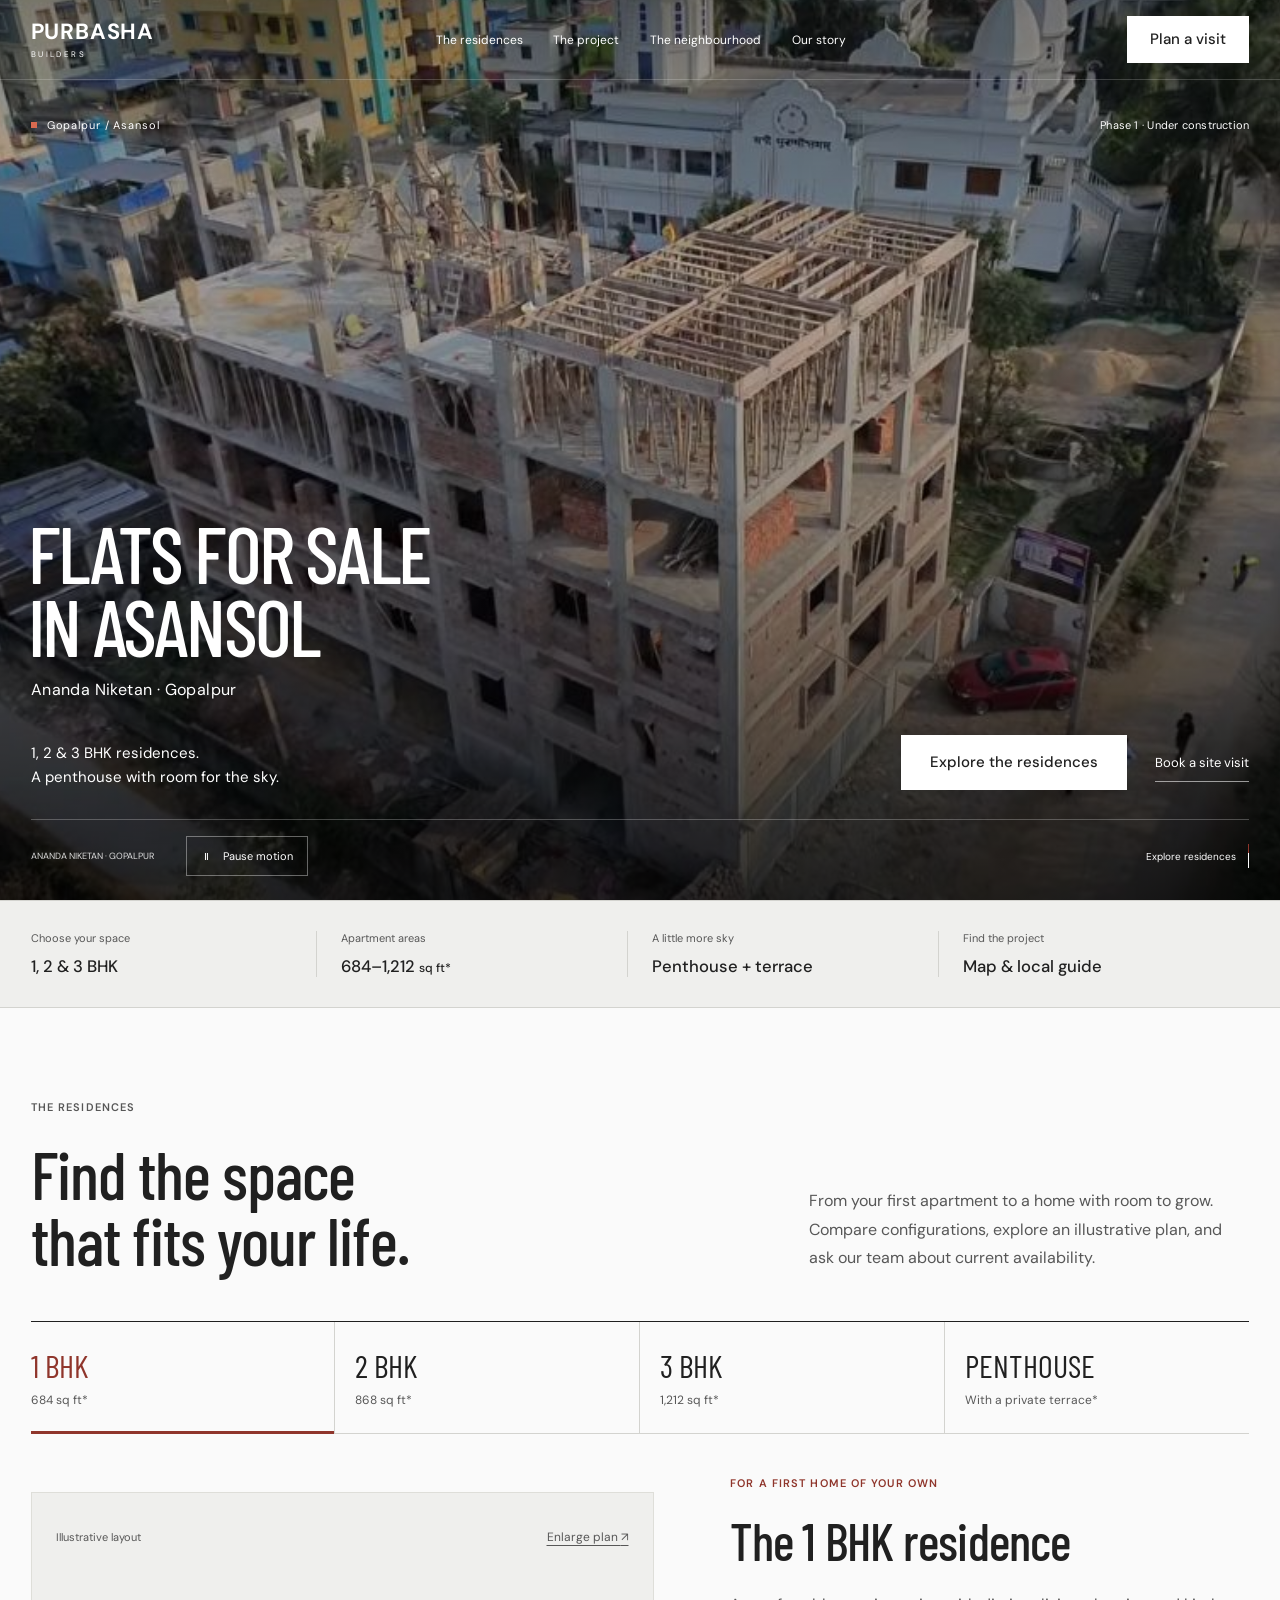
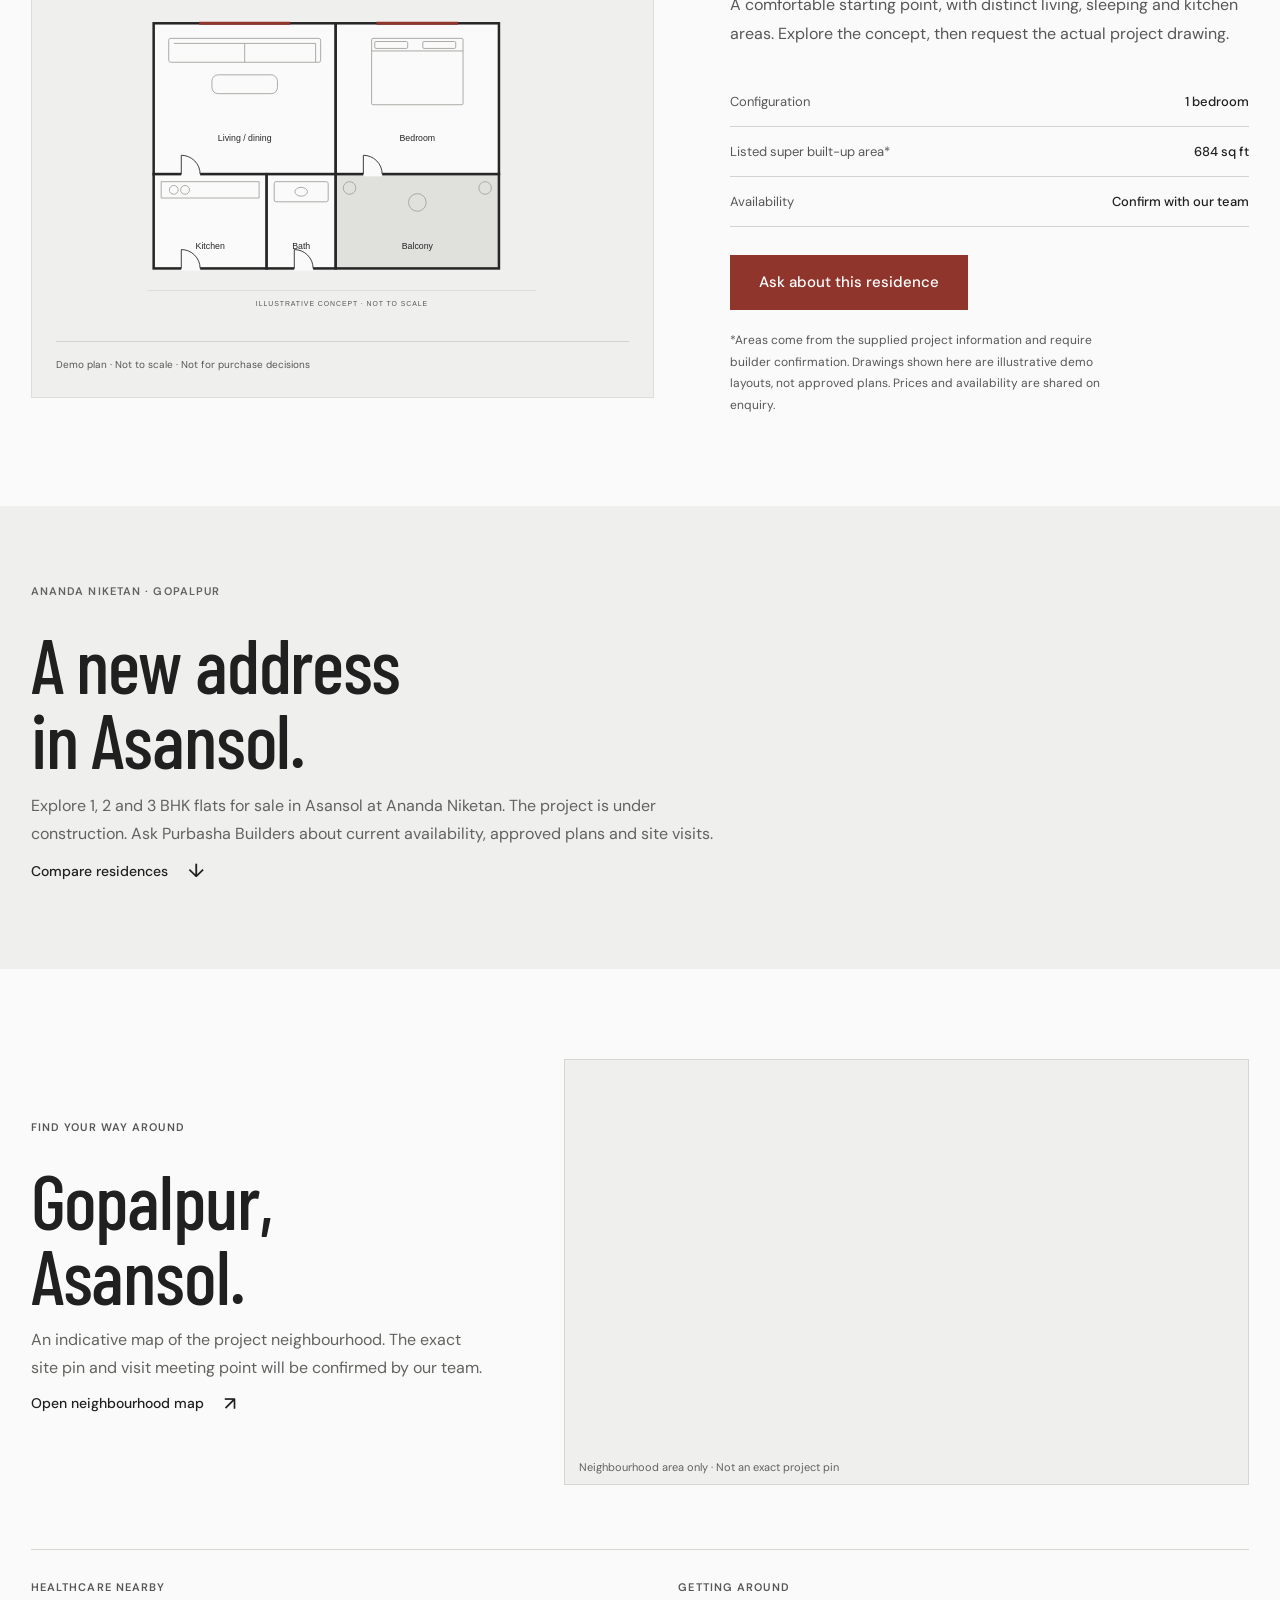
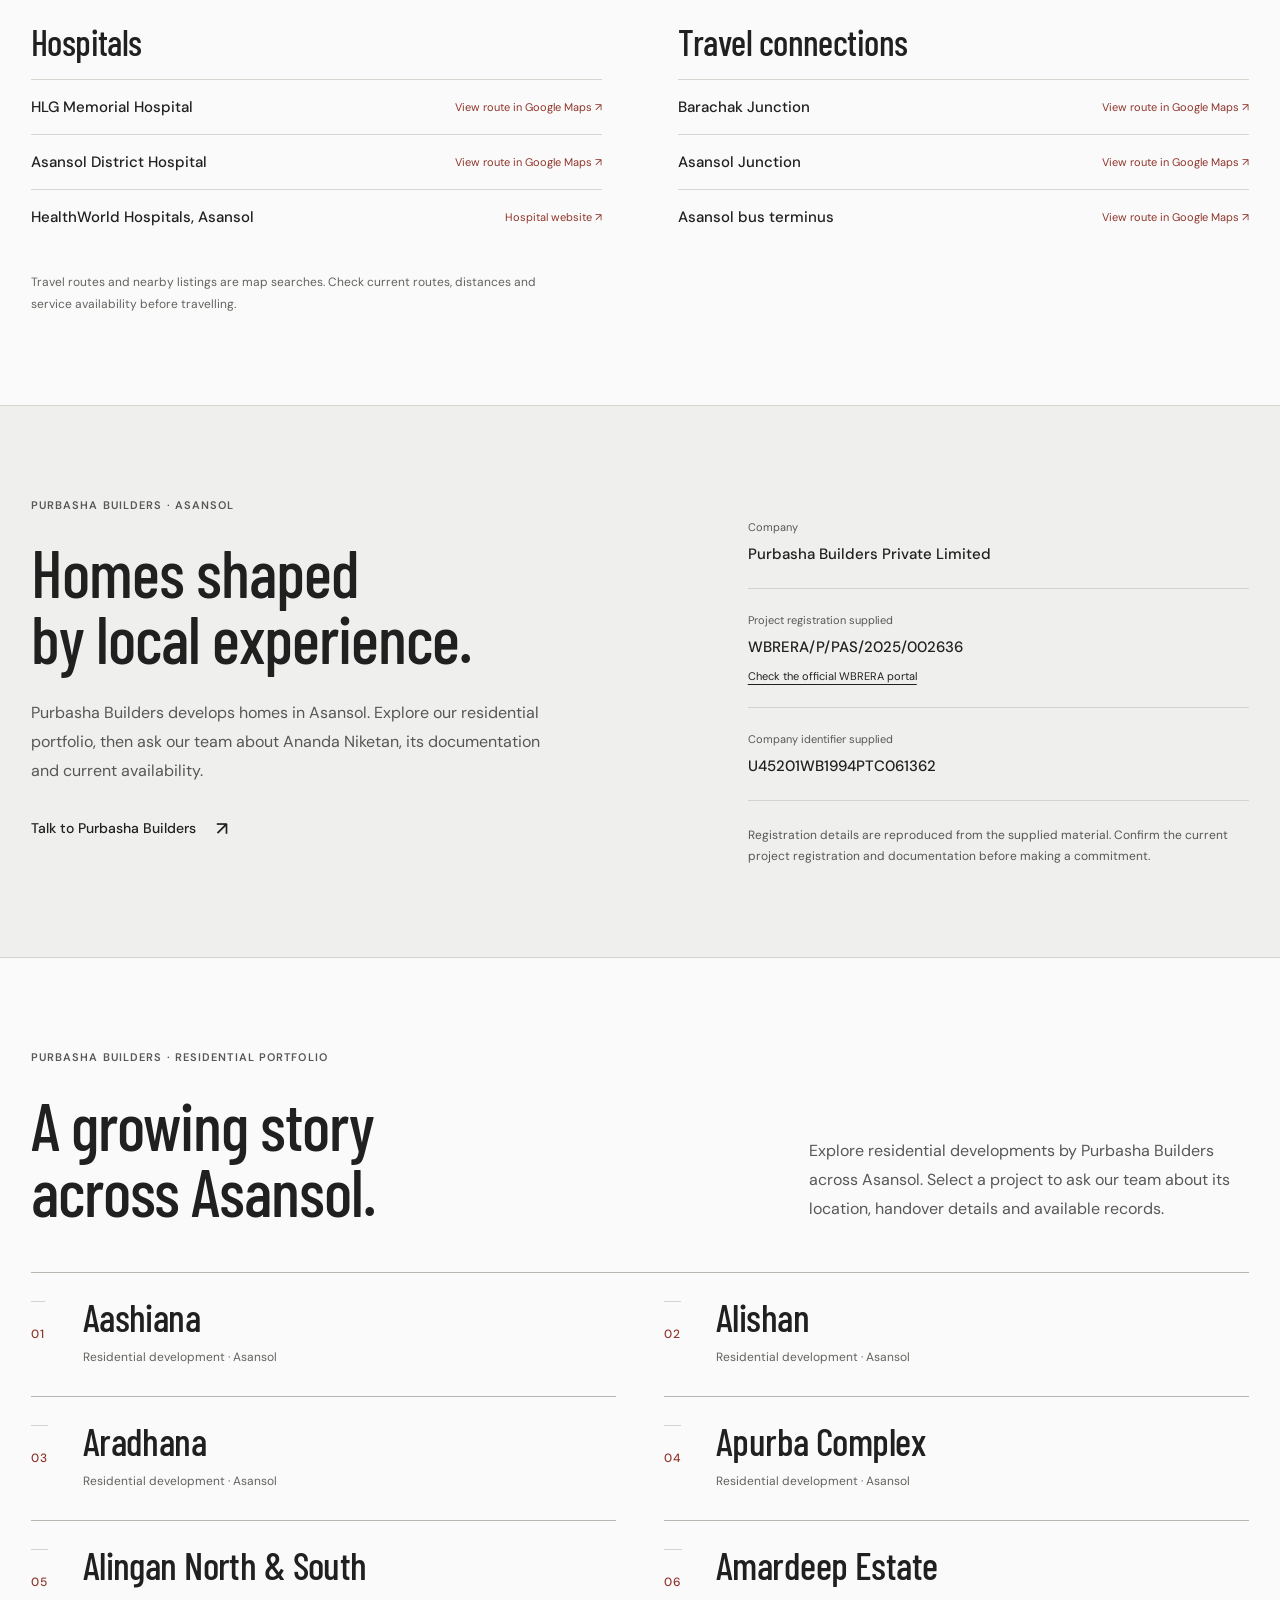
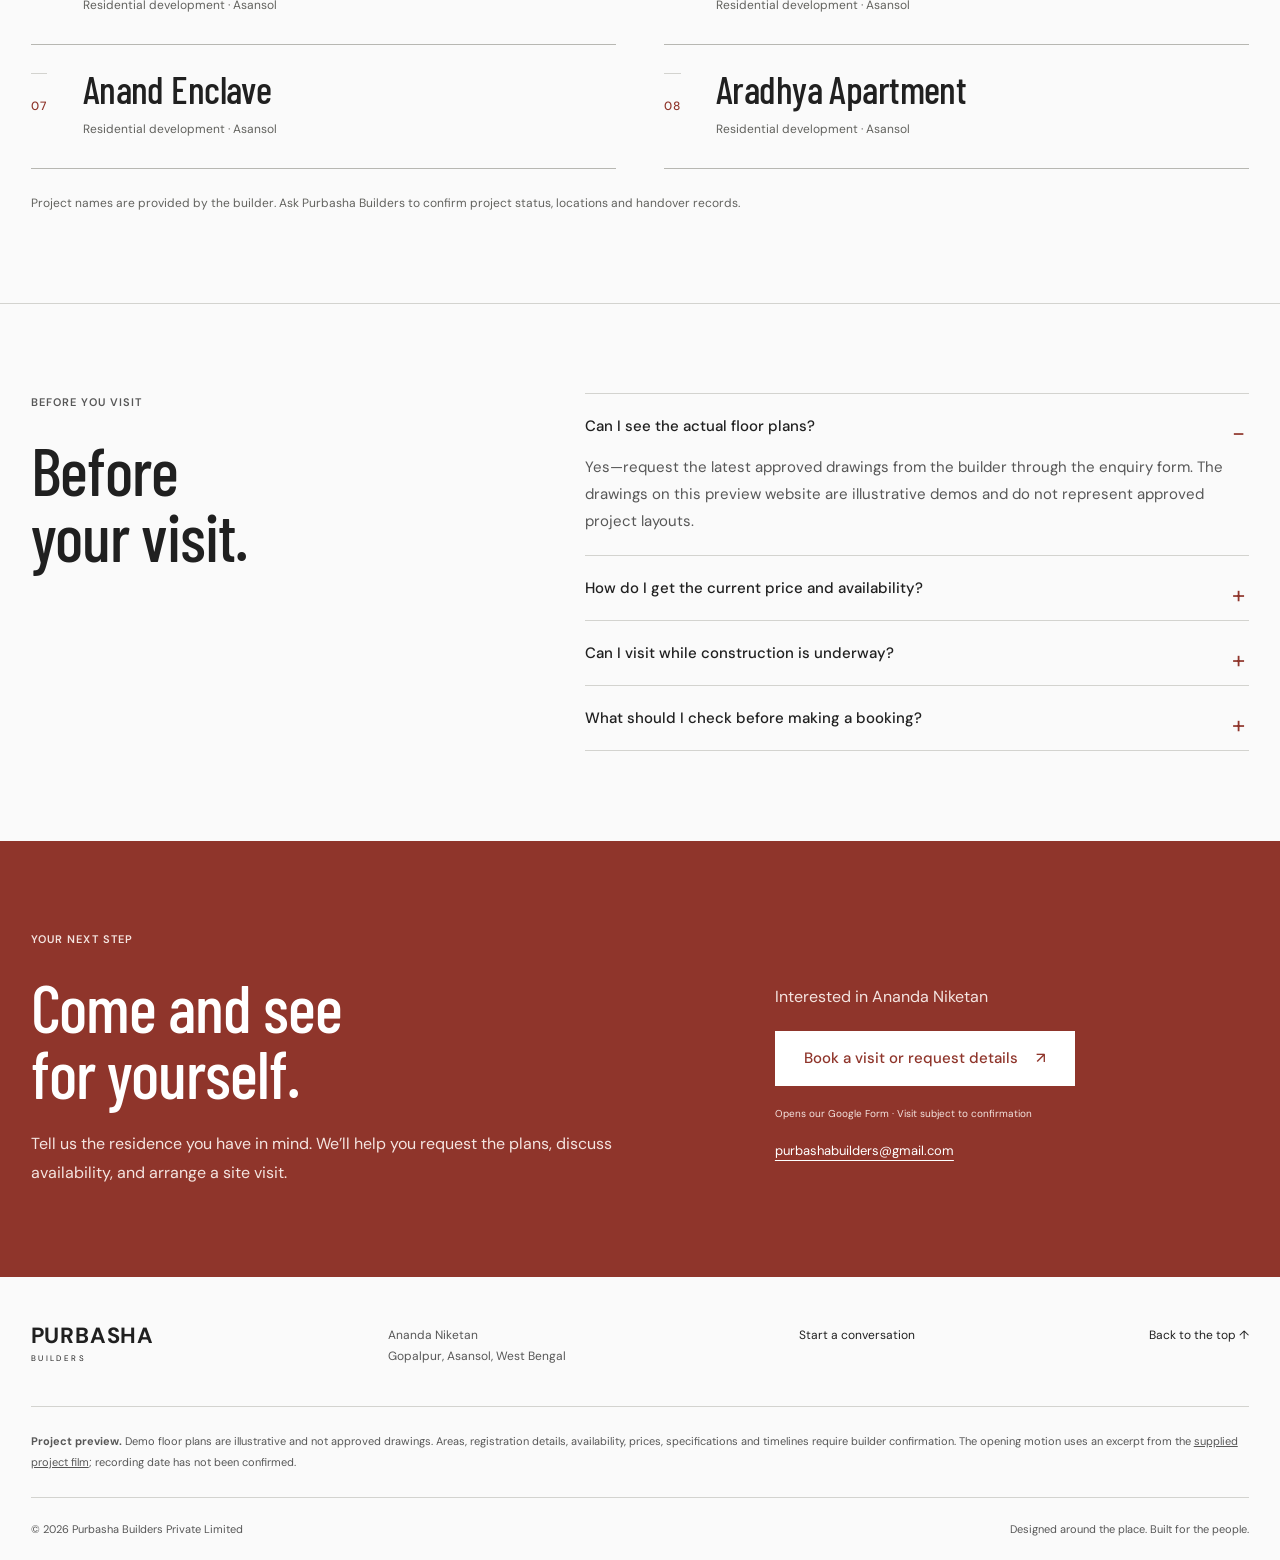
==== commit 7934a2b2: "Simplify property page and add area map" ====
--- a/index.html
+++ b/index.html
@@ -3,7 +3,7 @@
 <head>
 <meta charset="utf-8"><meta name="viewport" content="width=device-width, initial-scale=1">
 <title>Flats for Sale in Asansol | Ananda Niketan by Purbasha Builders</title>
-<meta name="description" content="Explore 1, 2 and 3 BHK flats for sale in Asansol at Ananda Niketan, Gopalpur. See illustrative floor plans, project progress and Purbasha Builders’ developments. Enquire about availability and site visits.">
+<meta name="description" content="Explore 1, 2 and 3 BHK flats for sale in Asansol at Ananda Niketan, Gopalpur. View the neighbourhood map, nearby hospitals and travel connections. Enquire about availability and site visits.">
 <meta name="theme-color" content="#152c2a"><link rel="canonical" href="https://purbashabuilders.com/">
 <link rel="preconnect" href="https://fonts.googleapis.com"><link rel="preconnect" href="https://fonts.gstatic.com" crossorigin>
 <link href="https://fonts.googleapis.com/css2?family=Barlow+Condensed:wght@400;500;600&family=DM+Sans:wght@400;500;600;700&display=swap" rel="stylesheet">
@@ -24,27 +24,22 @@
 <div class="hero-film-shade"></div>
 <div class="hero-film-top"><span class="location-tick"></span><span>Gopalpur / Asansol</span><span class="hero-phase">Phase 1 · Under construction</span></div>
 <div class="hero-film-content"><p class="hero-overline">Purbasha Builders presents</p><h1 id="hero-title"><span>Flats for Sale</span><span>in Asansol</span></h1><p class="hero-project-name">Ananda Niketan · Gopalpur</p><div class="hero-film-bottom"><p>1, 2 &amp; 3 BHK residences.<br>A penthouse with room for the sky.</p><div class="hero-film-actions"><a class="btn" href="#residences">Explore the residences</a><a class="film-visit" href="#visit">Book a site visit</a></div></div></div>
-<div class="hero-motion-bar"><span>Actual footage from the supplied project film</span><button id="hero-motion-toggle" type="button" aria-label="Play background motion"><span class="motion-state-icon" aria-hidden="true">▶</span><span class="motion-state-text">Play motion</span></button><a class="scroll-cue" href="#residences">Scroll to discover<span aria-hidden="true"></span></a></div>
+<div class="hero-motion-bar"><span>ANANDA NIKETAN · GOPALPUR</span><button id="hero-motion-toggle" type="button" aria-label="Play background motion"><span class="motion-state-icon" aria-hidden="true">▶</span><span class="motion-state-text">Play motion</span></button><a class="scroll-cue" href="#residences">Explore residences<span aria-hidden="true"></span></a></div>
 </section>
-<div class="project-facts" aria-label="Project overview"><div><span>Choose your space</span><strong>1, 2 &amp; 3 BHK</strong></div><div><span>Apartment areas</span><strong>684–1,212 <small>sq ft*</small></strong></div><div><span>A little more sky</span><strong>Penthouse + terrace</strong></div><div><span>Meet the neighbourhood</span><strong>Gopalpur, Asansol</strong></div></div>
+<div class="project-facts" aria-label="Project overview"><div><span>Choose your space</span><strong>1, 2 &amp; 3 BHK</strong></div><div><span>Apartment areas</span><strong>684–1,212 <small>sq ft*</small></strong></div><div><span>A little more sky</span><strong>Penthouse + terrace</strong></div><div><span>Find the project</span><strong>Map &amp; local guide</strong></div></div>
 <section class="residences section-pad" id="residences" aria-labelledby="homes-title">
  <div class="section-heading"><div><p class="eyebrow">The residences</p><h2 id="homes-title">Find the space<br>that fits your life.</h2></div><p>From your first apartment to a home with room to grow. Compare configurations, explore an illustrative plan, and ask our team about current availability.</p></div>
  <div class="home-selector" role="group" aria-label="Choose residence type"><button class="home-tab active" data-home="one" aria-pressed="true">1 BHK<span>684 sq ft*</span></button><button class="home-tab" data-home="two" aria-pressed="false">2 BHK<span>868 sq ft*</span></button><button class="home-tab" data-home="three" aria-pressed="false">3 BHK<span>1,212 sq ft*</span></button><button class="home-tab" data-home="penthouse" aria-pressed="false">Penthouse<span>With a private terrace*</span></button></div>
  <div class="home-detail"><div class="plan-stage"><div class="plan-heading"><span>Illustrative layout</span><button class="plain-button" id="expand-plan" type="button">Enlarge plan <span aria-hidden="true">↗</span></button></div><img id="plan-drawing" src="plan-one.svg" width="720" height="560" alt="Illustrative one-bedroom apartment layout; not an approved project drawing"><span class="demo-label">Demo plan · Not to scale · Not for purchase decisions</span></div><div class="home-copy" aria-live="polite" aria-atomic="true"><p class="eyebrow" id="home-kicker">For a first home of your own</p><h3 id="home-name">The 1 BHK residence</h3><p id="home-description">A comfortable starting point, with distinct living, sleeping and kitchen areas. Explore the concept, then request the actual project drawing.</p><dl class="home-specs"><div><dt>Configuration</dt><dd id="home-config">1 bedroom</dd></div><div><dt>Listed super built-up area*</dt><dd id="home-area">684 sq ft</dd></div><div><dt>Availability</dt><dd>Confirm with our team</dd></div></dl><a class="btn home-enquiry" href="#visit" data-enquiry="1 BHK residence">Ask about this residence</a><p class="smallprint">*Areas come from the supplied project information and require builder confirmation. Drawings shown here are illustrative demo layouts, not approved plans. Prices and availability are shared on enquiry.</p></div></div>
 </section>
-<section class="project-chapters" id="project" aria-labelledby="project-title">
-<div class="section-heading chapter-intro"><div><p class="eyebrow">A walk through the project</p><h2 id="project-title">The place.<br>The progress.<br>The possibilities.</h2></div><p>Move through three views of Ananda Niketan and its surroundings. Actual project footage, with the recording date still to be confirmed.</p></div>
-<div class="journey" id="site-journey"><div class="journey-sticky"><div class="journey-frames"><figure class="journey-panel" data-chapter="0"><img src="exterior.jpg" alt="Aerial view of the Ananda Niketan building under construction" width="968" height="543" decoding="async"></figure><figure class="journey-panel" data-chapter="1"><img src="facade.jpg" alt="Close view of concrete columns and masonry at the project" width="968" height="543" decoding="async"></figure><figure class="journey-panel" data-chapter="2"><img src="neighbourhood.jpg" alt="Aerial view over Gopalpur residential buildings and greenery" width="968" height="543" decoding="async"></figure></div><div class="journey-shade"></div><div class="journey-topline"><span>Ananda Niketan / Site journey</span><span>Scroll to move through the project</span></div><div class="journey-copy"><span id="journey-number">01 / 03</span><h3 id="journey-title">The structure.</h3><p id="journey-description">See the building taking shape, from its concrete frame to its brickwork.</p><a href="#visit">See it in person</a></div><div class="chapter-controls" aria-label="Project chapters"><button class="chapter-button active" type="button" data-chapter-index="0" aria-pressed="true">01<span>The structure.</span></button><button class="chapter-button" type="button" data-chapter-index="1" aria-pressed="false">02<span>A closer look.</span></button><button class="chapter-button" type="button" data-chapter-index="2" aria-pressed="false">03<span>Beyond the building.</span></button></div><div class="journey-progress" aria-hidden="true"><span></span></div></div></div>
-<div class="journey-reduced"><article><img src="exterior.jpg" alt="Aerial view of the Ananda Niketan building under construction" width="968" height="543"><h3>The structure.</h3><p>See the building taking shape, from its concrete frame to its brickwork.</p></article><article><img src="facade.jpg" alt="Close view of concrete columns and masonry at the project" width="968" height="543"><h3>A closer look.</h3><p>Explore the construction detail in the supplied project footage.</p></article><article><img src="neighbourhood.jpg" alt="Aerial view over Gopalpur residential buildings and greenery" width="968" height="543"><h3>Beyond the building.</h3><p>Look out across the surrounding residential streets and greenery of Gopalpur.</p></article></div>
-<div class="full-film"><details><summary>Watch the complete 12-second excerpt with playback controls</summary><video id="project-video" controls playsinline preload="none" poster="exterior.jpg" aria-label="Silent 12-second excerpt from the supplied project film"><source src="project-film.mp4" type="video/mp4"></video><a href="https://www.youtube.com/watch?v=sxxPk26cmBc" target="_blank" rel="noopener">Open the full source film</a></details></div>
-</section>
-<section class="location section-pad" id="location" aria-labelledby="location-title"><div class="location-copy"><p class="eyebrow">The neighbourhood</p><h2 id="location-title">Gopalpur.<br>Asansol at<br>your doorstep.</h2><p>A home is also the streets, the familiar landmarks, and the journeys you make every day. Explore the area, then visit to find your own bearings.</p><div class="location-address"><svg viewBox="0 0 24 24" aria-hidden="true"><path d="M19 10c0 5-7 11-7 11S5 15 5 10a7 7 0 1 1 14 0Z"/><circle cx="12" cy="10" r="2"/></svg><div><strong>Gopalpur, Asansol</strong><span>Paschim Bardhaman, West Bengal</span></div></div><a class="text-link" href="https://www.google.com/maps/search/?api=1&amp;query=Gopalpur%2C+Asansol%2C+West+Bengal" target="_blank" rel="noopener">Explore the area in Google Maps <span aria-hidden="true">↗</span></a><p class="smallprint">Area location only. Our team will confirm the exact site pin and meeting point before your visit.</p></div><div class="location-visual"><img src="neighbourhood.jpg" width="968" height="543" alt="Residential buildings and green spaces in the surrounding neighbourhood, captured from the project film" loading="eager" decoding="async"><div class="location-overlay"><span>Start with the neighbourhood</span><strong>Make the visit your own.</strong><a class="btn outline-light" href="#visit">Plan your visit</a></div></div></section>
+<section class="project-chapters simple-project section-pad" id="project" aria-labelledby="project-title"><p class="eyebrow">Ananda Niketan · Gopalpur</p><h2 id="project-title">A new address<br>in Asansol.</h2><p>Explore 1, 2 and 3 BHK flats for sale in Asansol at Ananda Niketan. The project is under construction. Ask Purbasha Builders about current availability, approved plans and site visits.</p><a class="text-link" href="#residences">Compare residences <span aria-hidden="true">↓</span></a></section>
+<section class="location section-pad map-section" id="location" aria-labelledby="location-title"><div class="map-heading"><div><p class="eyebrow">Find your way around</p><h2 id="location-title">Gopalpur,<br>Asansol.</h2><p>An indicative map of the project neighbourhood. The exact site pin and visit meeting point will be confirmed by our team.</p><a class="text-link" href="https://www.google.com/maps/search/?api=1&amp;query=Gopalpur%2C+Asansol%2C+West+Bengal" target="_blank" rel="noopener">Open neighbourhood map <span aria-hidden="true">↗</span></a></div><div class="map-frame"><iframe title="Map of Gopalpur, Asansol project neighbourhood" src="https://maps.google.com/maps?q=Gopalpur%2C%20Asansol%2C%20West%20Bengal&amp;output=embed" loading="lazy" referrerpolicy="no-referrer-when-downgrade" allowfullscreen></iframe><span>Neighbourhood area only · Not an exact project pin</span></div></div><div class="nearby-grid"><section aria-labelledby="health-title"><p class="eyebrow">Healthcare nearby</p><h3 id="health-title">Hospitals</h3><a href="https://www.google.com/maps/search/?api=1&amp;query=HLG+Memorial+Hospital+Asansol" target="_blank" rel="noopener"><strong>HLG Memorial Hospital</strong><span>View route in Google Maps ↗</span></a><a href="https://www.google.com/maps/search/?api=1&amp;query=Asansol+District+Hospital" target="_blank" rel="noopener"><strong>Asansol District Hospital</strong><span>View route in Google Maps ↗</span></a><a href="https://healthworldhospitals.com/asansol/" target="_blank" rel="noopener"><strong>HealthWorld Hospitals, Asansol</strong><span>Hospital website ↗</span></a></section><section aria-labelledby="travel-title"><p class="eyebrow">Getting around</p><h3 id="travel-title">Travel connections</h3><a href="https://www.google.com/maps/search/?api=1&amp;query=Barachak+Railway+Station" target="_blank" rel="noopener"><strong>Barachak Junction</strong><span>View route in Google Maps ↗</span></a><a href="https://www.google.com/maps/search/?api=1&amp;query=Asansol+Junction+Railway+Station" target="_blank" rel="noopener"><strong>Asansol Junction</strong><span>View route in Google Maps ↗</span></a><a href="https://www.google.com/maps/search/?api=1&amp;query=Asansol+Bus+Terminus" target="_blank" rel="noopener"><strong>Asansol bus terminus</strong><span>View route in Google Maps ↗</span></a></section></div><p class="smallprint map-disclaimer">Travel routes and nearby listings are map searches. Check current routes, distances and service availability before travelling.</p></section>
 <section class="builder section-pad" id="builder" aria-labelledby="builder-title"><div class="builder-intro"><p class="eyebrow">Purbasha Builders · Asansol</p><h2 id="builder-title">Homes shaped<br>by local experience.</h2><p>Purbasha Builders develops homes in Asansol. Explore our residential portfolio, then ask our team about Ananda Niketan, its documentation and current availability.</p><a class="text-link" href="mailto:purbashabuilders@gmail.com">Talk to Purbasha Builders <span aria-hidden="true">↗</span></a></div><div class="builder-info"><div class="trust-line"><span>Company</span><strong>Purbasha Builders Private Limited</strong></div><div class="trust-line"><span>Project registration supplied</span><strong>WBRERA/P/PAS/2025/002636</strong><a href="https://rera.wb.gov.in/" target="_blank" rel="noopener">Check the official WBRERA portal</a></div><div class="trust-line"><span>Company identifier supplied</span><strong>U45201WB1994PTC061362</strong></div><p class="smallprint">Registration details are reproduced from the supplied material. Confirm the current project registration and documentation before making a commitment.</p></div></section>
 <section class="portfolio section-pad" aria-labelledby="portfolio-title"><div class="section-heading"><div><p class="eyebrow">Purbasha Builders · Residential portfolio</p><h2 id="portfolio-title">A growing story<br>across Asansol.</h2></div><p>Explore residential developments by Purbasha Builders across Asansol. Select a project to ask our team about its location, handover details and available records.</p></div><div class="project-list" aria-label="Purbasha Builders residential projects"><article><span class="project-index">01</span><h3>Aashiana</h3><p>Residential development · Asansol</p></article><article><span class="project-index">02</span><h3>Alishan</h3><p>Residential development · Asansol</p></article><article><span class="project-index">03</span><h3>Aradhana</h3><p>Residential development · Asansol</p></article><article><span class="project-index">04</span><h3>Apurba Complex</h3><p>Residential development · Asansol</p></article><article><span class="project-index">05</span><h3>Alingan North &amp; South</h3><p>Residential development · Asansol</p></article><article><span class="project-index">06</span><h3>Amardeep Estate</h3><p>Residential development · Asansol</p></article><article><span class="project-index">07</span><h3>Anand Enclave</h3><p>Residential development · Asansol</p></article><article><span class="project-index">08</span><h3>Aradhya Apartment</h3><p>Residential development · Asansol</p></article></div><p class="portfolio-note">Project names are provided by the builder. Ask Purbasha Builders to confirm project status, locations and handover records.</p></section>
 <section class="faq section-pad" aria-labelledby="faq-title"><div><p class="eyebrow">Before you visit</p><h2 id="faq-title">Before<br>your visit.</h2></div><div class="faq-list"><details open><summary>Can I see the actual floor plans?</summary><p>Yes—request the latest approved drawings from the builder through the enquiry form. The drawings on this preview website are illustrative demos and do not represent approved project layouts.</p></details><details><summary>How do I get the current price and availability?</summary><p>Choose the home you are interested in and send an enquiry. The team will confirm the current price, availability, area definitions and applicable charges.</p></details><details><summary>Can I visit while construction is underway?</summary><p>Request a site visit and let the team confirm a suitable time, the meeting point and any site-access requirements. Please wait for confirmation before travelling.</p></details><details><summary>What should I check before making a booking?</summary><p>Ask for the project registration, approved drawings, agreement terms, payment schedule, possession commitments and area calculations. Review the current documents before deciding.</p></details></div></section>
 <section class="visit section-pad" id="visit" aria-labelledby="visit-title"><div><p class="eyebrow">Your next step</p><h2 id="visit-title">Come and see<br>for yourself.</h2><p>Tell us the residence you have in mind. We’ll help you request the plans, discuss availability, and arrange a site visit.</p></div><div class="visit-action"><p class="selected-home" id="selected-home">Interested in Ananda Niketan</p><a class="btn visit-primary" href="https://docs.google.com/forms/d/e/1FAIpQLScRhNUB13e_4nQNn_MaEwdoog1XY0aLwHJu5fmzb7iHIYMonw/viewform" target="_blank" rel="noopener">Book a visit or request details <span aria-hidden="true">↗</span></a><span class="form-note">Opens our Google Form · Visit subject to confirmation</span><a class="email-link" href="mailto:purbashabuilders@gmail.com">purbashabuilders@gmail.com</a></div></section>
 </main>
-<footer><div class="footer-main"><a class="wordmark" href="#home">PURBASHA<span>BUILDERS</span></a><p>Ananda Niketan<br>Gopalpur, Asansol, West Bengal</p><a href="mailto:purbashabuilders@gmail.com">Start a conversation</a><a href="#home">Back to the top ↑</a></div><div class="preview-note"><strong>Project preview.</strong> Demo floor plans are illustrative and not approved drawings. Areas, registration details, availability, prices, specifications and timelines require builder confirmation. Photographs and silent video excerpt are from the <a href="https://www.youtube.com/watch?v=sxxPk26cmBc" target="_blank" rel="noopener">supplied project film</a>; recording date has not been confirmed.</div><div class="footer-bottom"><span>© <span id="year">2026</span> Purbasha Builders Private Limited</span><span>Designed around the place. Built for the people.</span></div></footer>
+<footer><div class="footer-main"><a class="wordmark" href="#home">PURBASHA<span>BUILDERS</span></a><p>Ananda Niketan<br>Gopalpur, Asansol, West Bengal</p><a href="mailto:purbashabuilders@gmail.com">Start a conversation</a><a href="#home">Back to the top ↑</a></div><div class="preview-note"><strong>Project preview.</strong> Demo floor plans are illustrative and not approved drawings. Areas, registration details, availability, prices, specifications and timelines require builder confirmation. The opening motion uses an excerpt from the <a href="https://www.youtube.com/watch?v=sxxPk26cmBc" target="_blank" rel="noopener">supplied project film</a>; recording date has not been confirmed.</div><div class="footer-bottom"><span>© <span id="year">2026</span> Purbasha Builders Private Limited</span><span>Designed around the place. Built for the people.</span></div></footer>
 <nav class="phone-actions" aria-label="Quick actions"><a href="#residences">Explore homes</a><a href="#visit">Book a site visit</a></nav>
 <dialog id="media-dialog" aria-labelledby="dialog-title"><div class="dialog-bar"><h2 id="dialog-title">Illustrative floor plan</h2><button id="close-dialog" class="plain-button" type="button">Close <span aria-hidden="true">×</span></button></div><img id="dialog-image" src="plan-one.svg" alt="Illustrative demo plan"><p id="dialog-note">Demo plan · Not to scale · Not an approved project drawing.</p></dialog>
 </body></html>
--- a/research.css
+++ b/research.css
@@ -16,3 +16,25 @@
 .project-list article p{margin:10px 0 0;color:#62625e;font-size:12px}
 .portfolio-note{margin:24px 0 0;color:#62625e;font-size:12px;line-height:1.7}
 @media(max-width:800px){.hero-film h1{font-size:clamp(46px,11vw,78px)}.hero-film-content{bottom:178px}.hero-project-name{font-size:14px;margin-top:8px}.project-list{grid-template-columns:1fr;gap:0;margin-top:30px}.project-list article{min-height:104px;padding-top:20px}.project-list h3{font-size:34px}}
+@media(min-width:801px) and (max-height:760px){.hero-film h1{font-size:clamp(58px,6.2vw,96px)}.hero-film-content{bottom:100px}.hero-project-name{color:#fff}}
+.hero-film-content #hero-title{font-size:clamp(58px,6.2vw,96px)!important;line-height:.92;max-width:100%}
+.hero-film-content #hero-title span{white-space:nowrap}
+.hero-film-content .hero-project-name{color:#fff;font-size:16px;margin-top:14px}
+.simple-project{background:#efefed;color:#202020;padding-block:76px}
+.simple-project .eyebrow,.simple-project>p:not(.eyebrow){color:#62625e}
+.simple-project h2{font-size:clamp(48px,6vw,82px);line-height:.98;margin:16px 0}
+.simple-project>p:not(.eyebrow){max-width:62ch;line-height:1.75}
+.map-section{display:block;background:#fafafa}
+.map-heading{display:grid;grid-template-columns:.8fr 1.2fr;gap:clamp(30px,6vw,100px);align-items:center}
+.map-heading h2{font-size:clamp(48px,6vw,82px);line-height:.98;margin:14px 0}
+.map-heading>div:first-child>p:not(.eyebrow){max-width:44ch;line-height:1.7;color:#62625e}
+.map-frame{position:relative;min-height:390px;border:1px solid #d7d7d2;background:#efefed}
+.map-frame iframe{display:block;width:100%;height:390px;border:0;filter:grayscale(.25)}
+.map-frame>span{display:block;padding:10px 14px;font-size:11px;color:#62625e}
+.nearby-grid{display:grid;grid-template-columns:repeat(2,minmax(0,1fr));gap:clamp(30px,6vw,100px);margin-top:64px;border-top:1px solid #d7d7d2;padding-top:28px}
+.nearby-grid h3{font:500 36px/1.1 'Barlow Condensed',sans-serif;margin:8px 0 18px}
+.nearby-grid section>a{display:flex;justify-content:space-between;gap:16px;align-items:center;padding:17px 0;border-top:1px solid #d7d7d2;color:#202020;text-decoration:none}
+.nearby-grid section>a strong{font-size:15px;font-weight:500}
+.nearby-grid section>a span{font-size:11px;color:#8f352b;text-align:right}
+.map-disclaimer{margin-top:28px;color:#62625e}
+@media(max-width:800px){.hero-film-content #hero-title{font-size:clamp(42px,10vw,72px)!important}.hero-film-content .hero-project-name{font-size:14px;margin-top:8px}.map-heading,.nearby-grid{grid-template-columns:1fr;gap:28px}.map-frame,.map-frame iframe{min-height:310px;height:310px}.nearby-grid{margin-top:38px}.nearby-grid section>a{align-items:flex-start;flex-direction:column;gap:6px}.nearby-grid section>a span{text-align:left}}
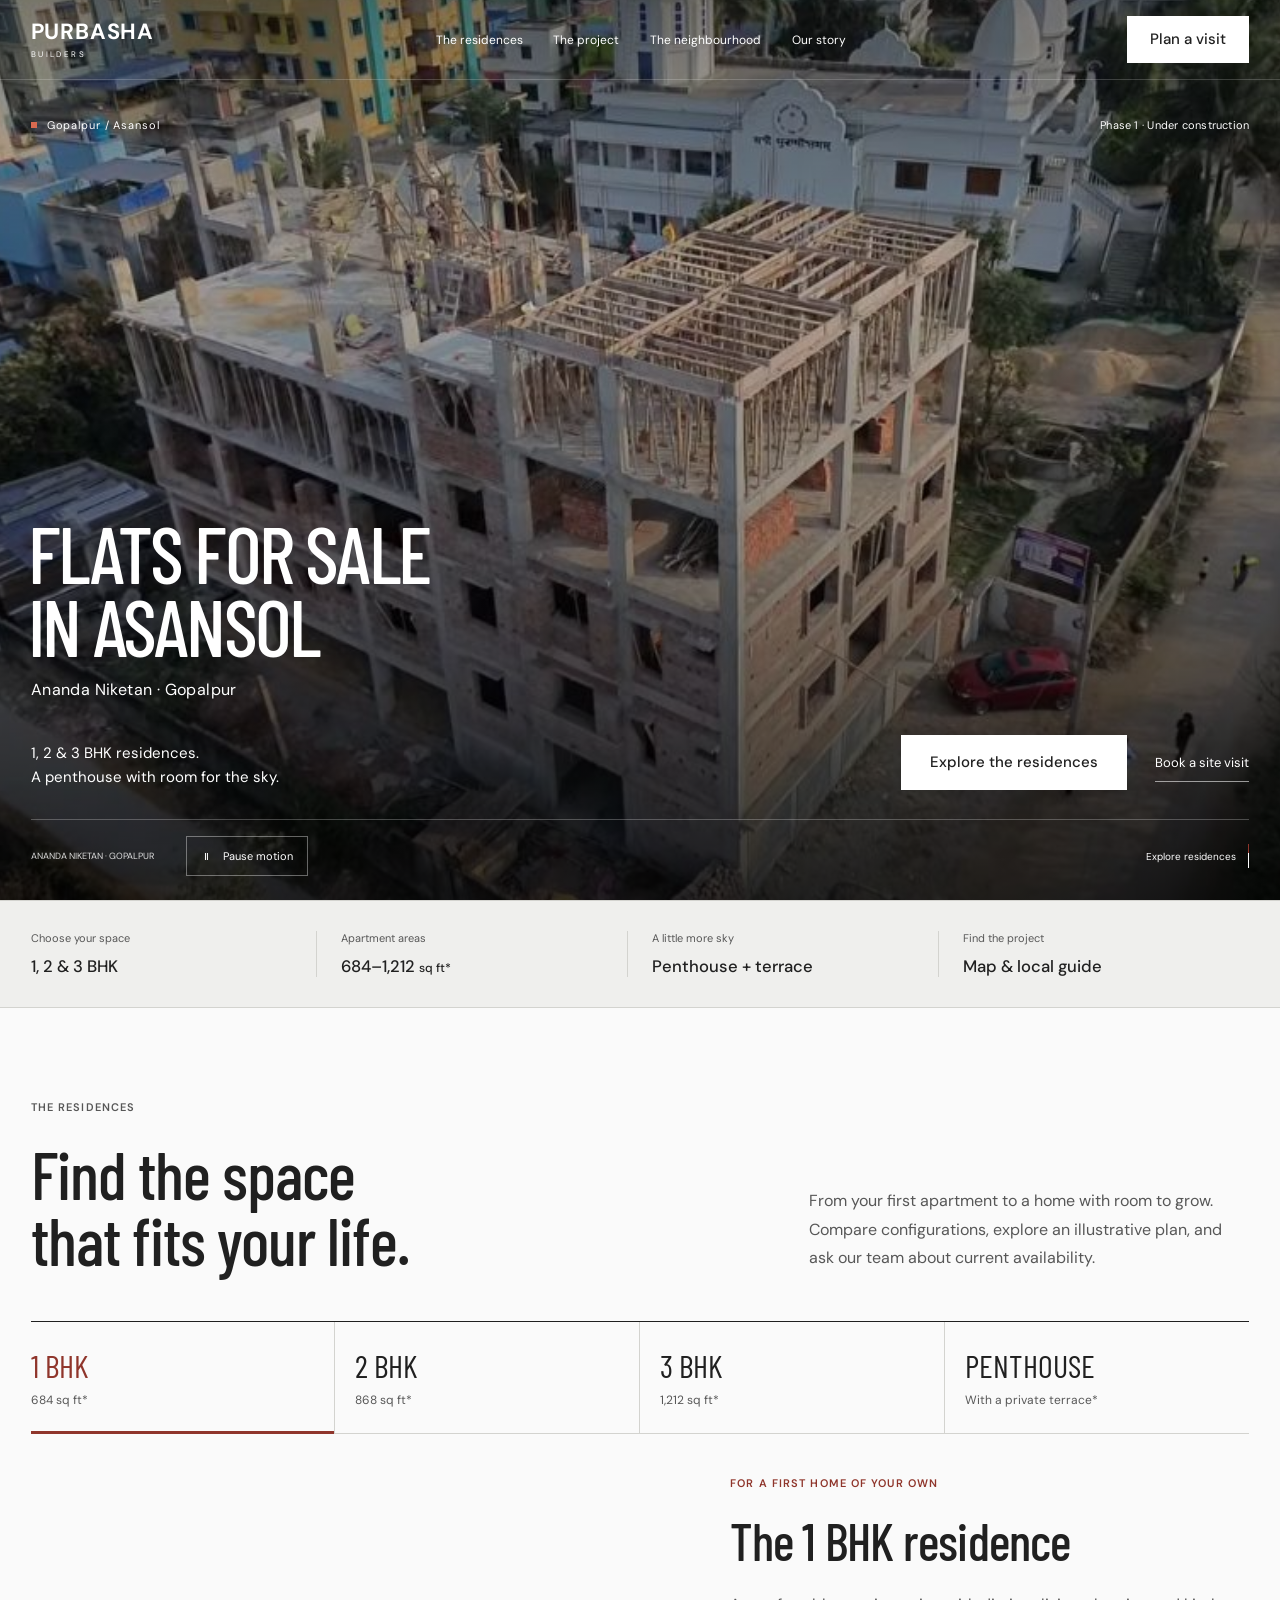
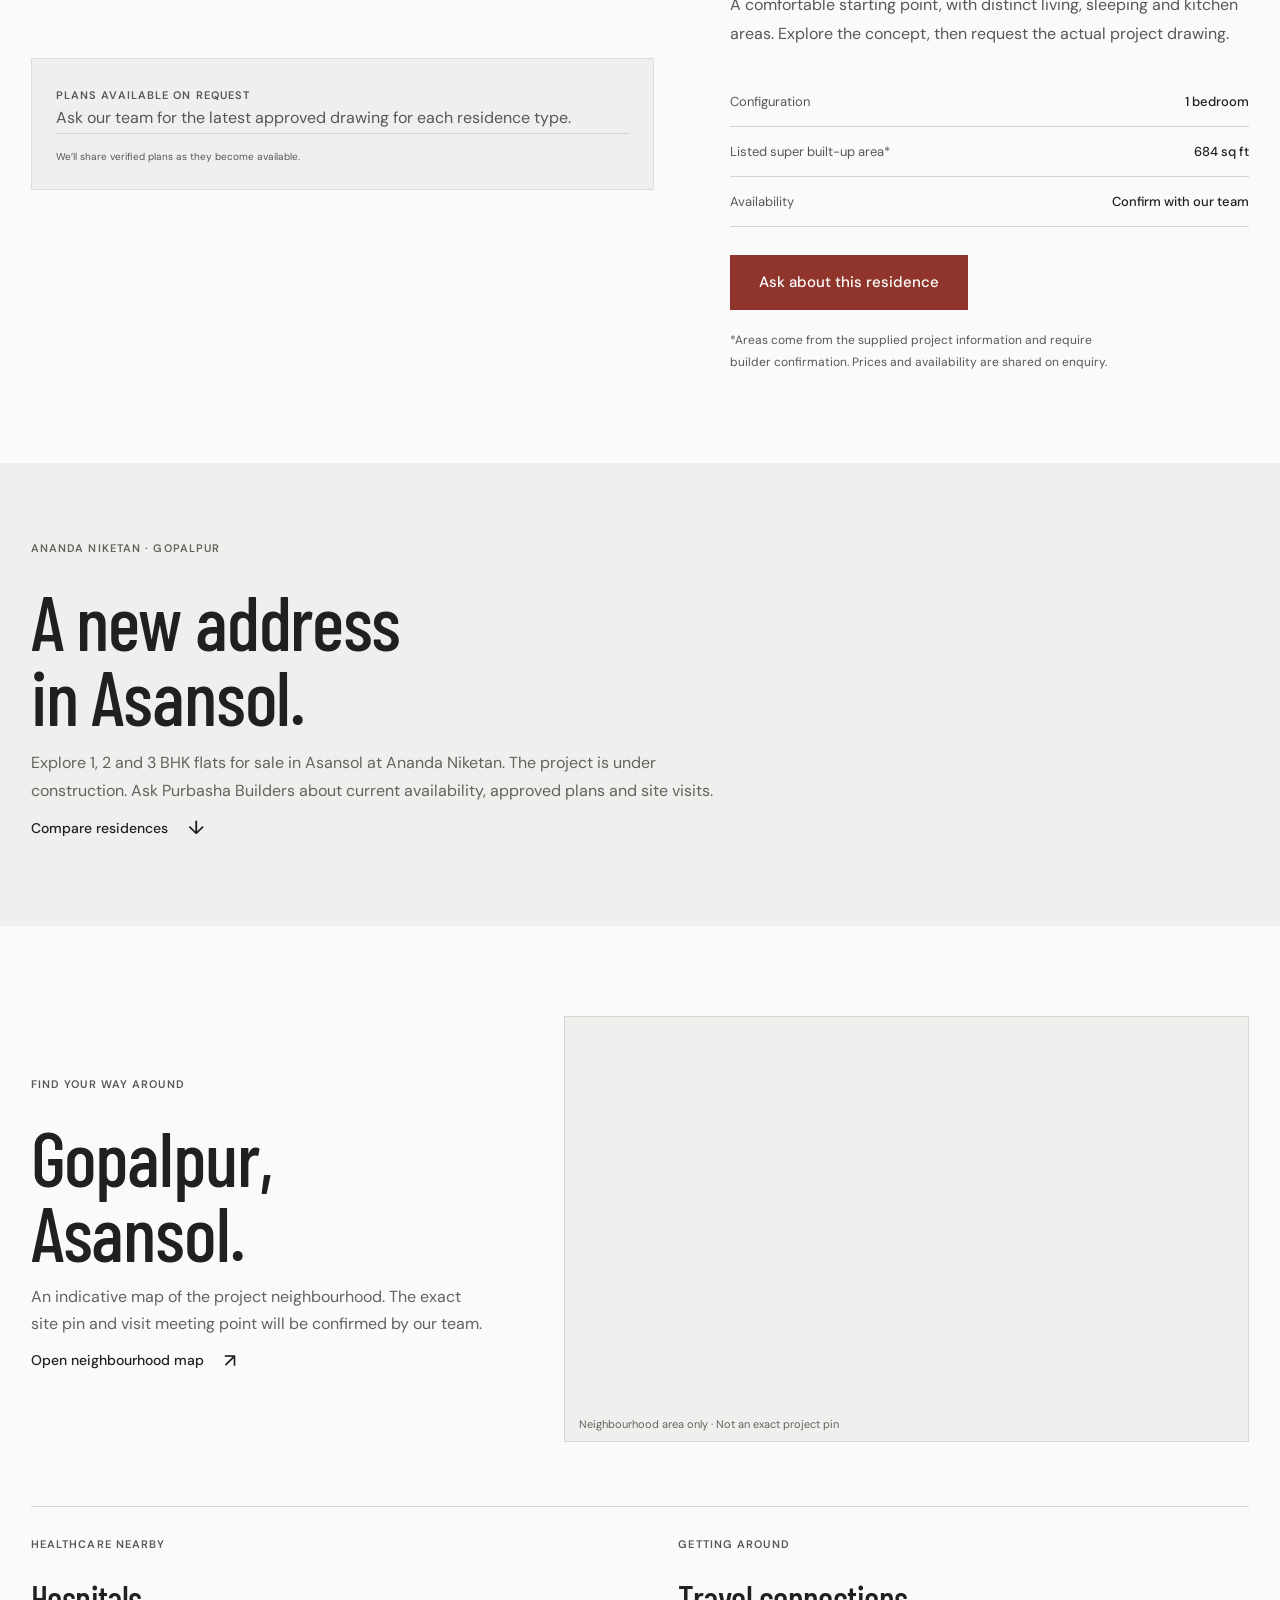
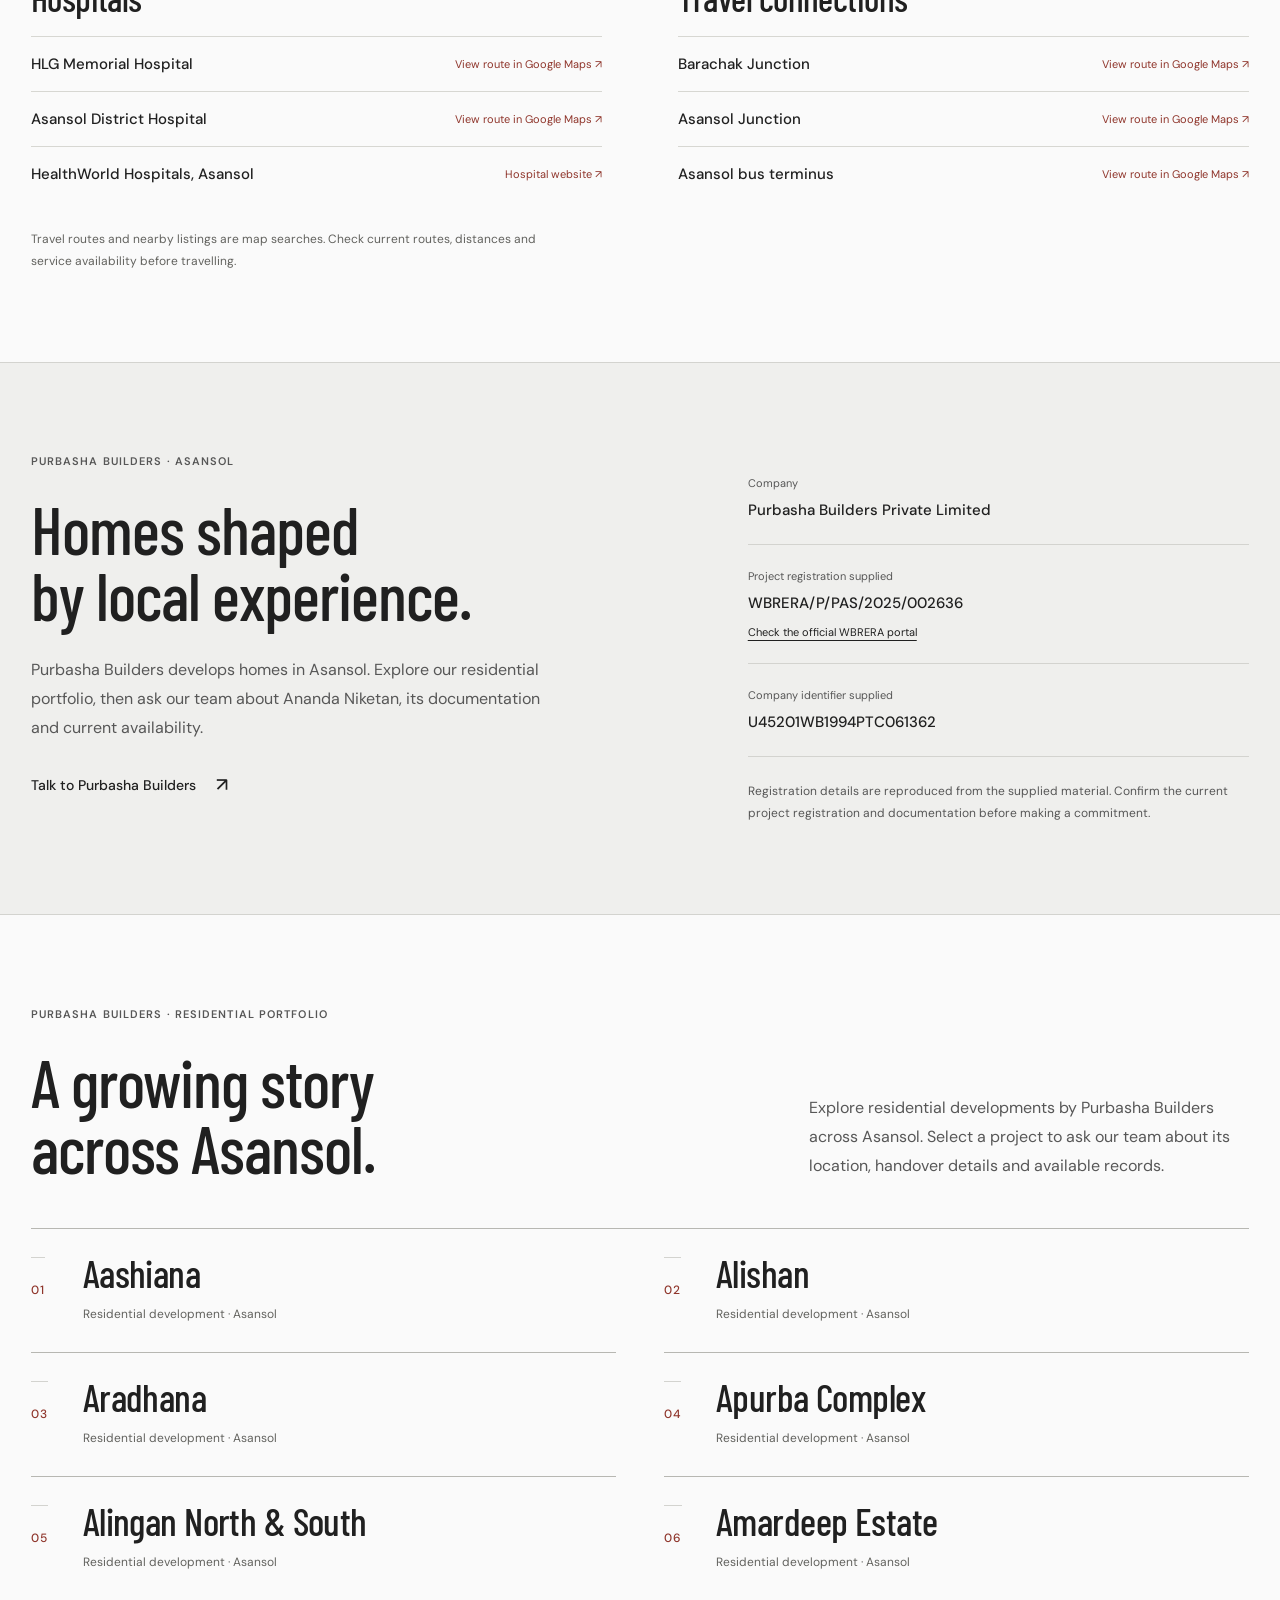
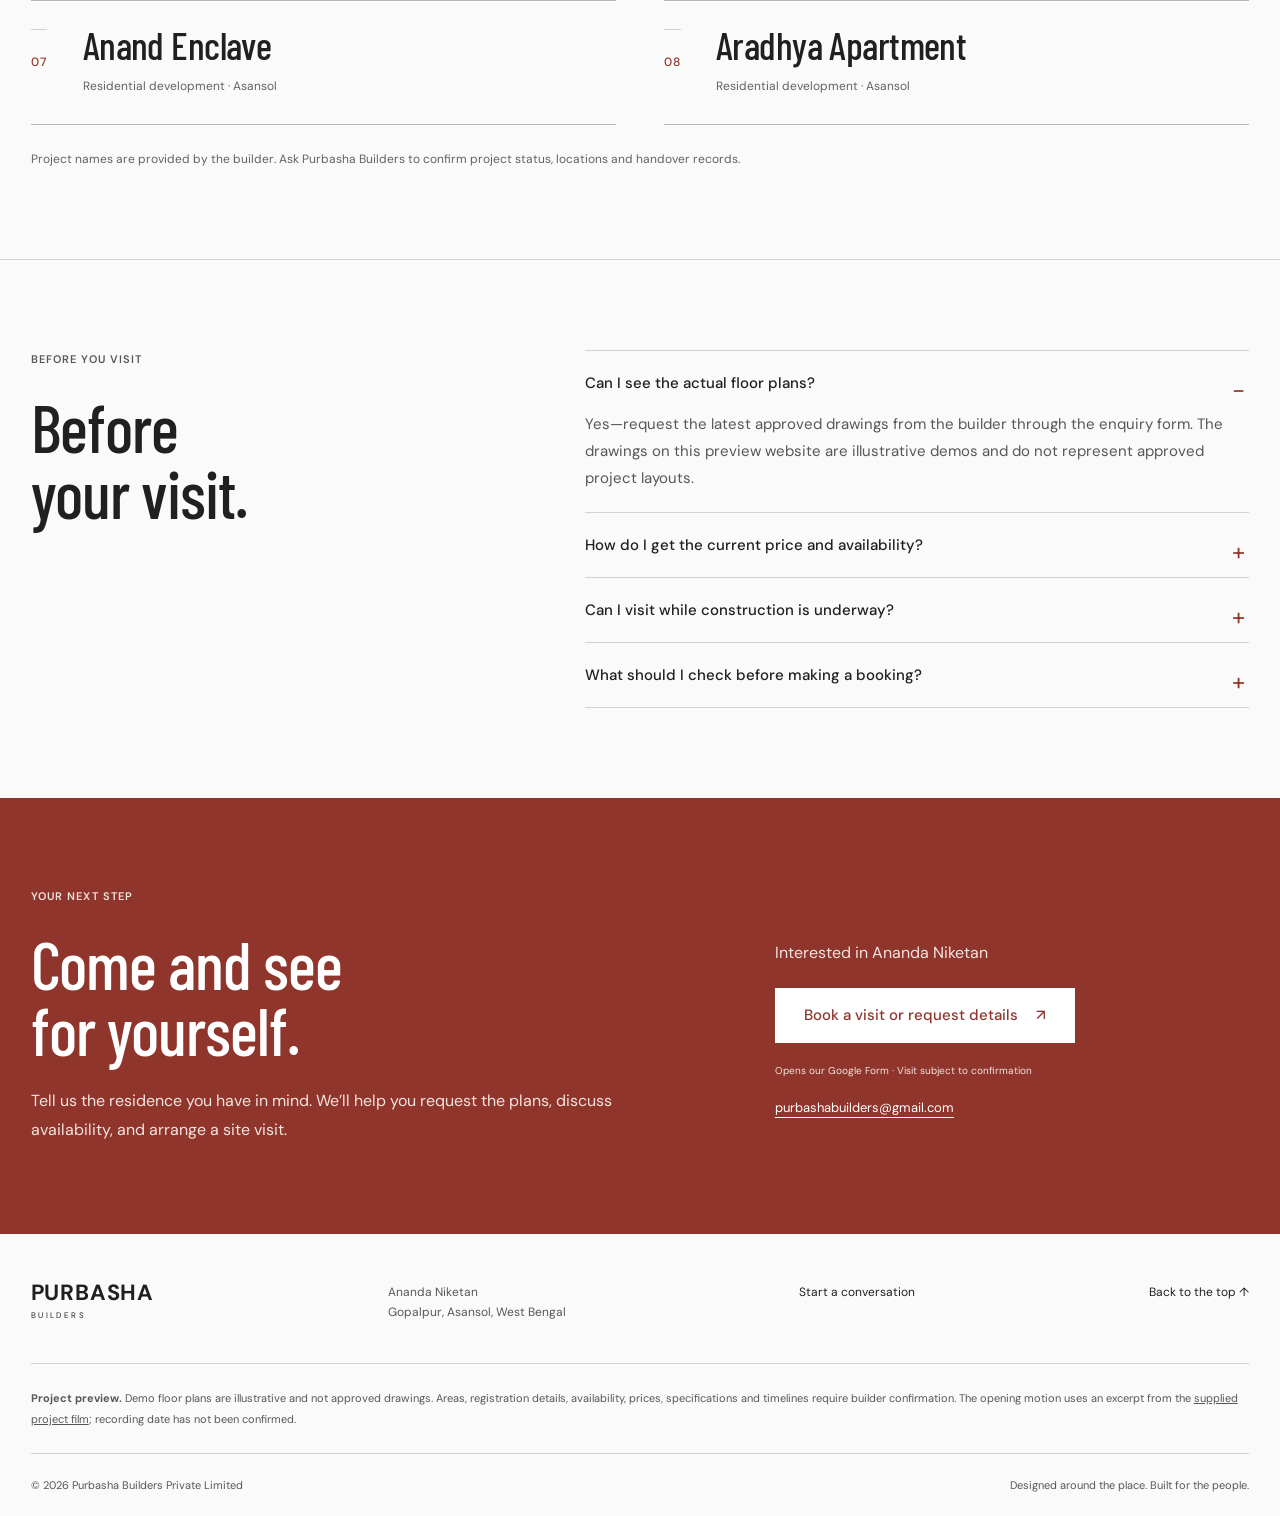
==== commit e0c776ee: "Simplify page around neighbourhood map and local access" ====
--- a/index.html
+++ b/index.html
@@ -30,7 +30,7 @@
 <section class="residences section-pad" id="residences" aria-labelledby="homes-title">
  <div class="section-heading"><div><p class="eyebrow">The residences</p><h2 id="homes-title">Find the space<br>that fits your life.</h2></div><p>From your first apartment to a home with room to grow. Compare configurations, explore an illustrative plan, and ask our team about current availability.</p></div>
  <div class="home-selector" role="group" aria-label="Choose residence type"><button class="home-tab active" data-home="one" aria-pressed="true">1 BHK<span>684 sq ft*</span></button><button class="home-tab" data-home="two" aria-pressed="false">2 BHK<span>868 sq ft*</span></button><button class="home-tab" data-home="three" aria-pressed="false">3 BHK<span>1,212 sq ft*</span></button><button class="home-tab" data-home="penthouse" aria-pressed="false">Penthouse<span>With a private terrace*</span></button></div>
- <div class="home-detail"><div class="plan-stage"><div class="plan-heading"><span>Illustrative layout</span><button class="plain-button" id="expand-plan" type="button">Enlarge plan <span aria-hidden="true">↗</span></button></div><img id="plan-drawing" src="plan-one.svg" width="720" height="560" alt="Illustrative one-bedroom apartment layout; not an approved project drawing"><span class="demo-label">Demo plan · Not to scale · Not for purchase decisions</span></div><div class="home-copy" aria-live="polite" aria-atomic="true"><p class="eyebrow" id="home-kicker">For a first home of your own</p><h3 id="home-name">The 1 BHK residence</h3><p id="home-description">A comfortable starting point, with distinct living, sleeping and kitchen areas. Explore the concept, then request the actual project drawing.</p><dl class="home-specs"><div><dt>Configuration</dt><dd id="home-config">1 bedroom</dd></div><div><dt>Listed super built-up area*</dt><dd id="home-area">684 sq ft</dd></div><div><dt>Availability</dt><dd>Confirm with our team</dd></div></dl><a class="btn home-enquiry" href="#visit" data-enquiry="1 BHK residence">Ask about this residence</a><p class="smallprint">*Areas come from the supplied project information and require builder confirmation. Drawings shown here are illustrative demo layouts, not approved plans. Prices and availability are shared on enquiry.</p></div></div>
+ <div class="home-detail"><div class="plan-stage plan-text"><span class="eyebrow">Plans available on request</span><p>Ask our team for the latest approved drawing for each residence type.</p><span class="demo-label">We’ll share verified plans as they become available.</span></div><div class="home-copy" aria-live="polite" aria-atomic="true"><p class="eyebrow" id="home-kicker">For a first home of your own</p><h3 id="home-name">The 1 BHK residence</h3><p id="home-description">A comfortable starting point, with distinct living, sleeping and kitchen areas. Explore the concept, then request the actual project drawing.</p><dl class="home-specs"><div><dt>Configuration</dt><dd id="home-config">1 bedroom</dd></div><div><dt>Listed super built-up area*</dt><dd id="home-area">684 sq ft</dd></div><div><dt>Availability</dt><dd>Confirm with our team</dd></div></dl><a class="btn home-enquiry" href="#visit" data-enquiry="1 BHK residence">Ask about this residence</a><p class="smallprint">*Areas come from the supplied project information and require builder confirmation. Prices and availability are shared on enquiry.</p></div></div>
 </section>
 <section class="project-chapters simple-project section-pad" id="project" aria-labelledby="project-title"><p class="eyebrow">Ananda Niketan · Gopalpur</p><h2 id="project-title">A new address<br>in Asansol.</h2><p>Explore 1, 2 and 3 BHK flats for sale in Asansol at Ananda Niketan. The project is under construction. Ask Purbasha Builders about current availability, approved plans and site visits.</p><a class="text-link" href="#residences">Compare residences <span aria-hidden="true">↓</span></a></section>
 <section class="location section-pad map-section" id="location" aria-labelledby="location-title"><div class="map-heading"><div><p class="eyebrow">Find your way around</p><h2 id="location-title">Gopalpur,<br>Asansol.</h2><p>An indicative map of the project neighbourhood. The exact site pin and visit meeting point will be confirmed by our team.</p><a class="text-link" href="https://www.google.com/maps/search/?api=1&amp;query=Gopalpur%2C+Asansol%2C+West+Bengal" target="_blank" rel="noopener">Open neighbourhood map <span aria-hidden="true">↗</span></a></div><div class="map-frame"><iframe title="Map of Gopalpur, Asansol project neighbourhood" src="https://maps.google.com/maps?q=Gopalpur%2C%20Asansol%2C%20West%20Bengal&amp;output=embed" loading="lazy" referrerpolicy="no-referrer-when-downgrade" allowfullscreen></iframe><span>Neighbourhood area only · Not an exact project pin</span></div></div><div class="nearby-grid"><section aria-labelledby="health-title"><p class="eyebrow">Healthcare nearby</p><h3 id="health-title">Hospitals</h3><a href="https://www.google.com/maps/search/?api=1&amp;query=HLG+Memorial+Hospital+Asansol" target="_blank" rel="noopener"><strong>HLG Memorial Hospital</strong><span>View route in Google Maps ↗</span></a><a href="https://www.google.com/maps/search/?api=1&amp;query=Asansol+District+Hospital" target="_blank" rel="noopener"><strong>Asansol District Hospital</strong><span>View route in Google Maps ↗</span></a><a href="https://healthworldhospitals.com/asansol/" target="_blank" rel="noopener"><strong>HealthWorld Hospitals, Asansol</strong><span>Hospital website ↗</span></a></section><section aria-labelledby="travel-title"><p class="eyebrow">Getting around</p><h3 id="travel-title">Travel connections</h3><a href="https://www.google.com/maps/search/?api=1&amp;query=Barachak+Railway+Station" target="_blank" rel="noopener"><strong>Barachak Junction</strong><span>View route in Google Maps ↗</span></a><a href="https://www.google.com/maps/search/?api=1&amp;query=Asansol+Junction+Railway+Station" target="_blank" rel="noopener"><strong>Asansol Junction</strong><span>View route in Google Maps ↗</span></a><a href="https://www.google.com/maps/search/?api=1&amp;query=Asansol+Bus+Terminus" target="_blank" rel="noopener"><strong>Asansol bus terminus</strong><span>View route in Google Maps ↗</span></a></section></div><p class="smallprint map-disclaimer">Travel routes and nearby listings are map searches. Check current routes, distances and service availability before travelling.</p></section>
@@ -41,5 +41,4 @@
 </main>
 <footer><div class="footer-main"><a class="wordmark" href="#home">PURBASHA<span>BUILDERS</span></a><p>Ananda Niketan<br>Gopalpur, Asansol, West Bengal</p><a href="mailto:purbashabuilders@gmail.com">Start a conversation</a><a href="#home">Back to the top ↑</a></div><div class="preview-note"><strong>Project preview.</strong> Demo floor plans are illustrative and not approved drawings. Areas, registration details, availability, prices, specifications and timelines require builder confirmation. The opening motion uses an excerpt from the <a href="https://www.youtube.com/watch?v=sxxPk26cmBc" target="_blank" rel="noopener">supplied project film</a>; recording date has not been confirmed.</div><div class="footer-bottom"><span>© <span id="year">2026</span> Purbasha Builders Private Limited</span><span>Designed around the place. Built for the people.</span></div></footer>
 <nav class="phone-actions" aria-label="Quick actions"><a href="#residences">Explore homes</a><a href="#visit">Book a site visit</a></nav>
-<dialog id="media-dialog" aria-labelledby="dialog-title"><div class="dialog-bar"><h2 id="dialog-title">Illustrative floor plan</h2><button id="close-dialog" class="plain-button" type="button">Close <span aria-hidden="true">×</span></button></div><img id="dialog-image" src="plan-one.svg" alt="Illustrative demo plan"><p id="dialog-note">Demo plan · Not to scale · Not an approved project drawing.</p></dialog>
 </body></html>
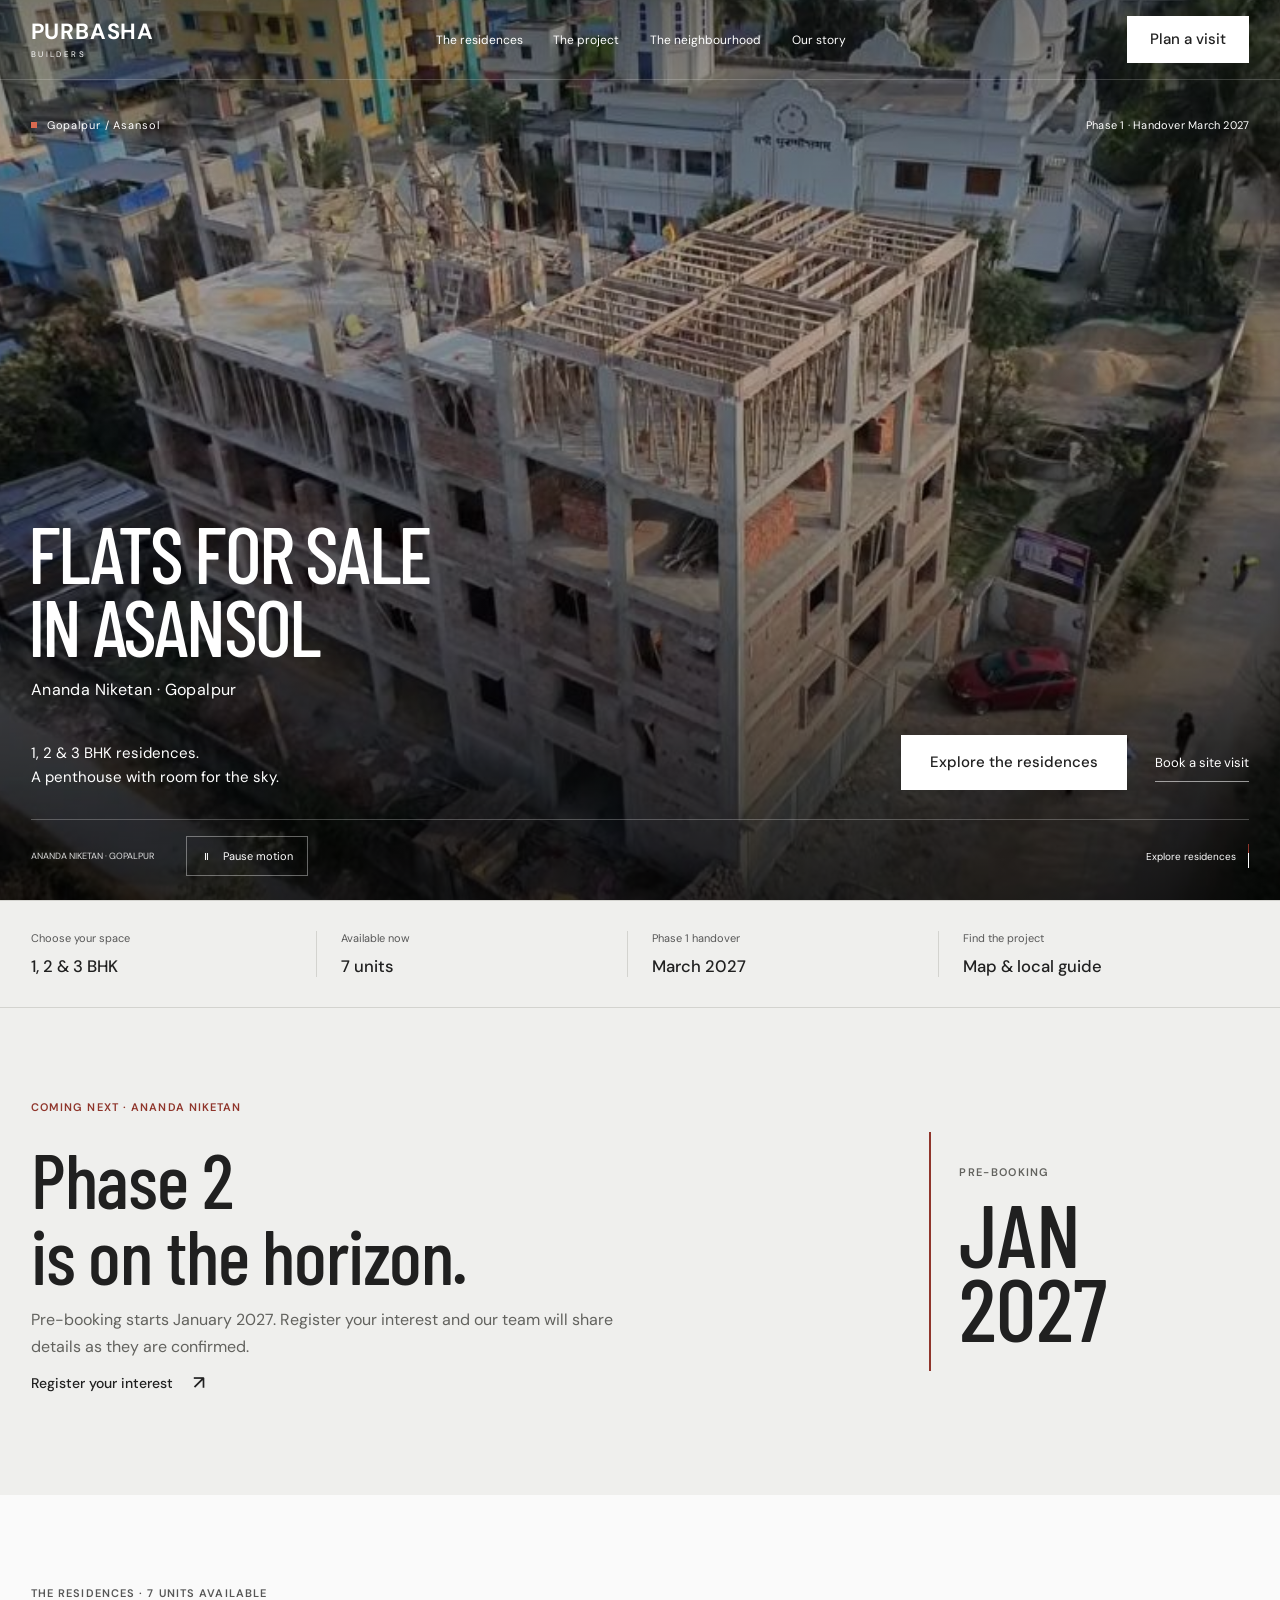
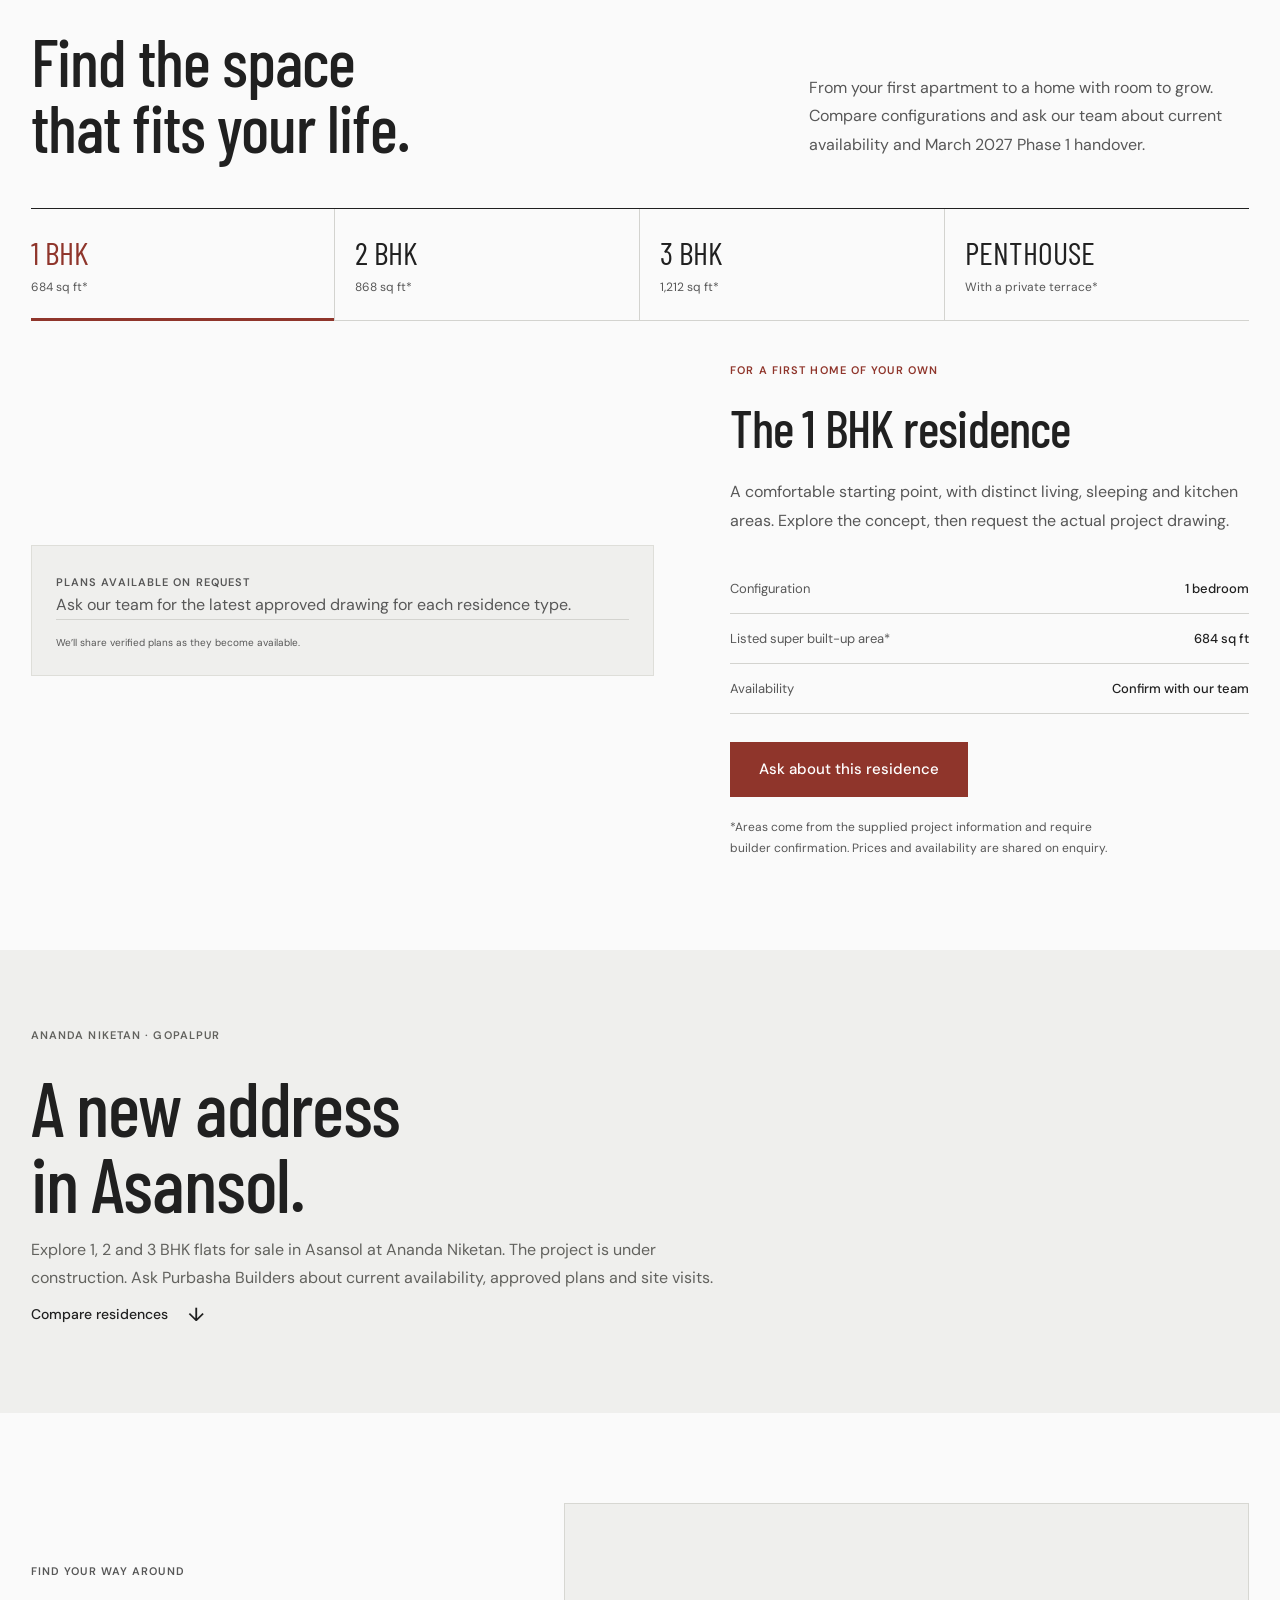
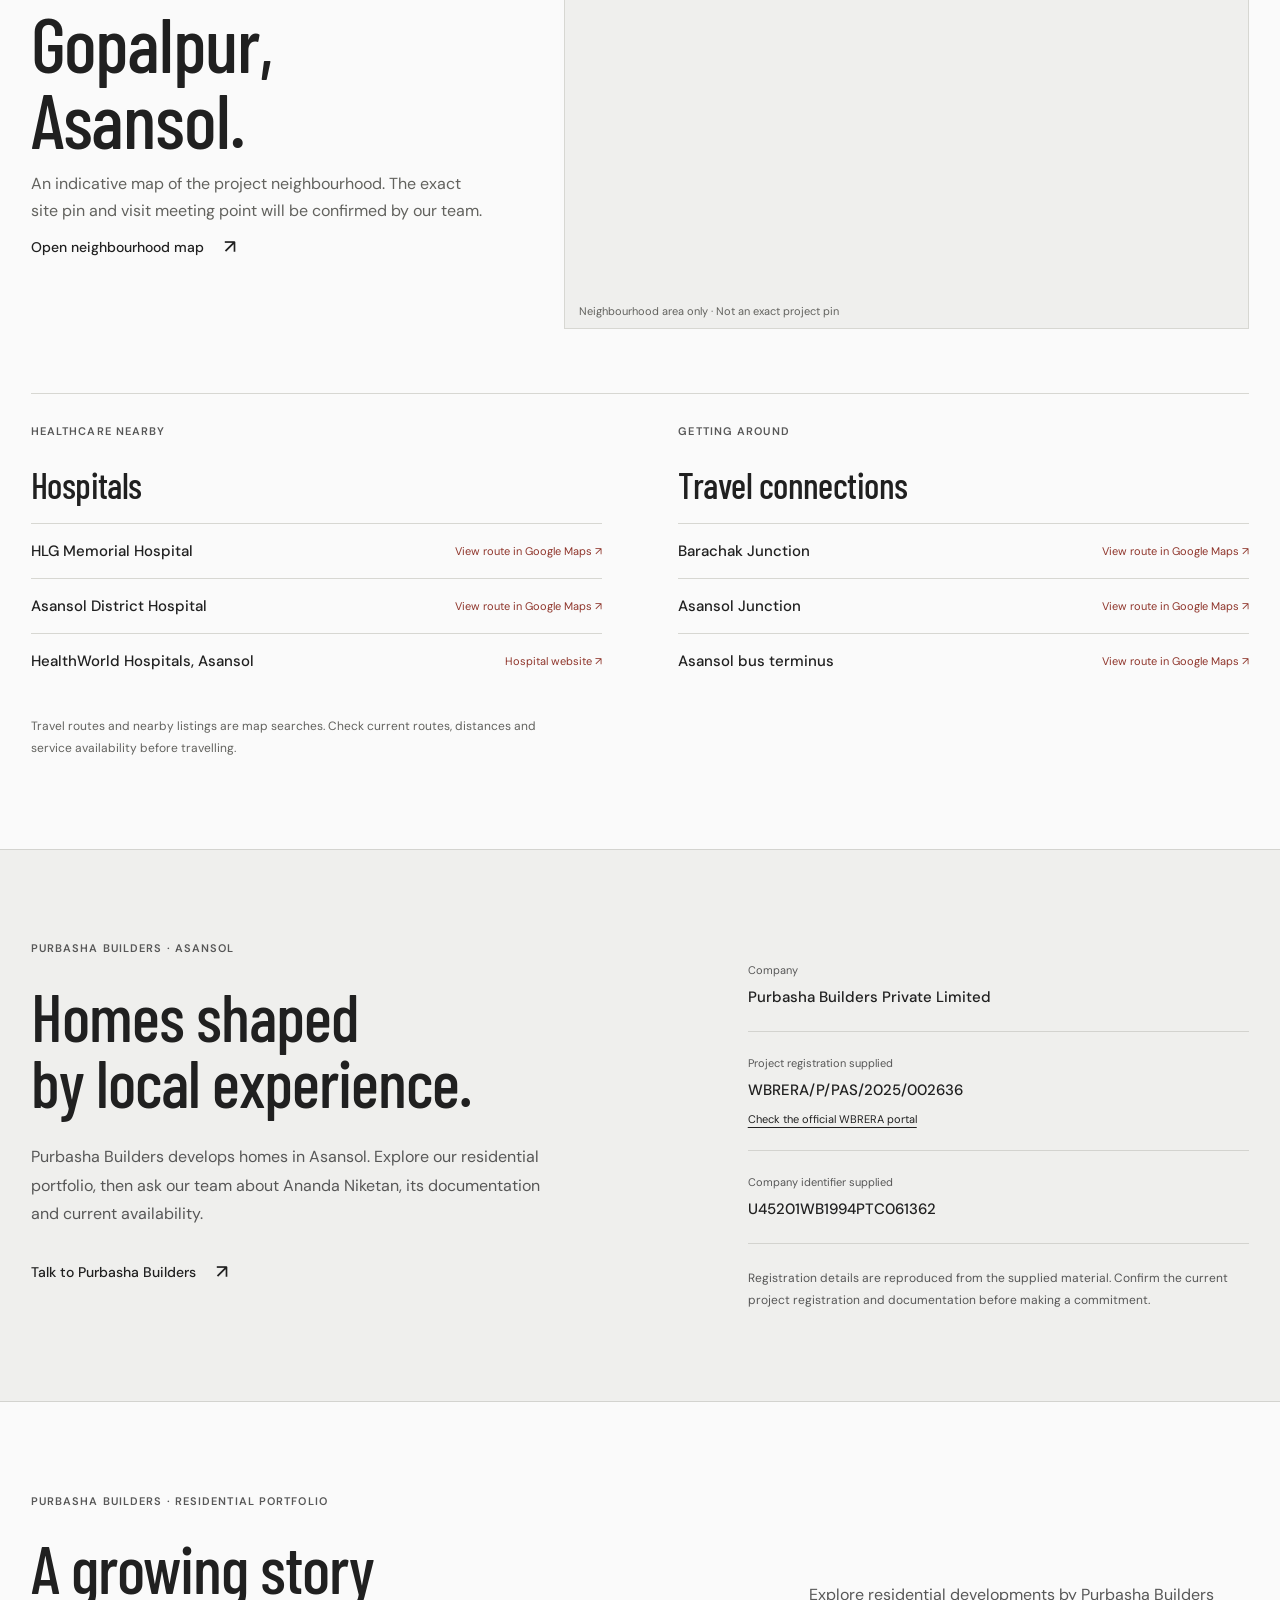
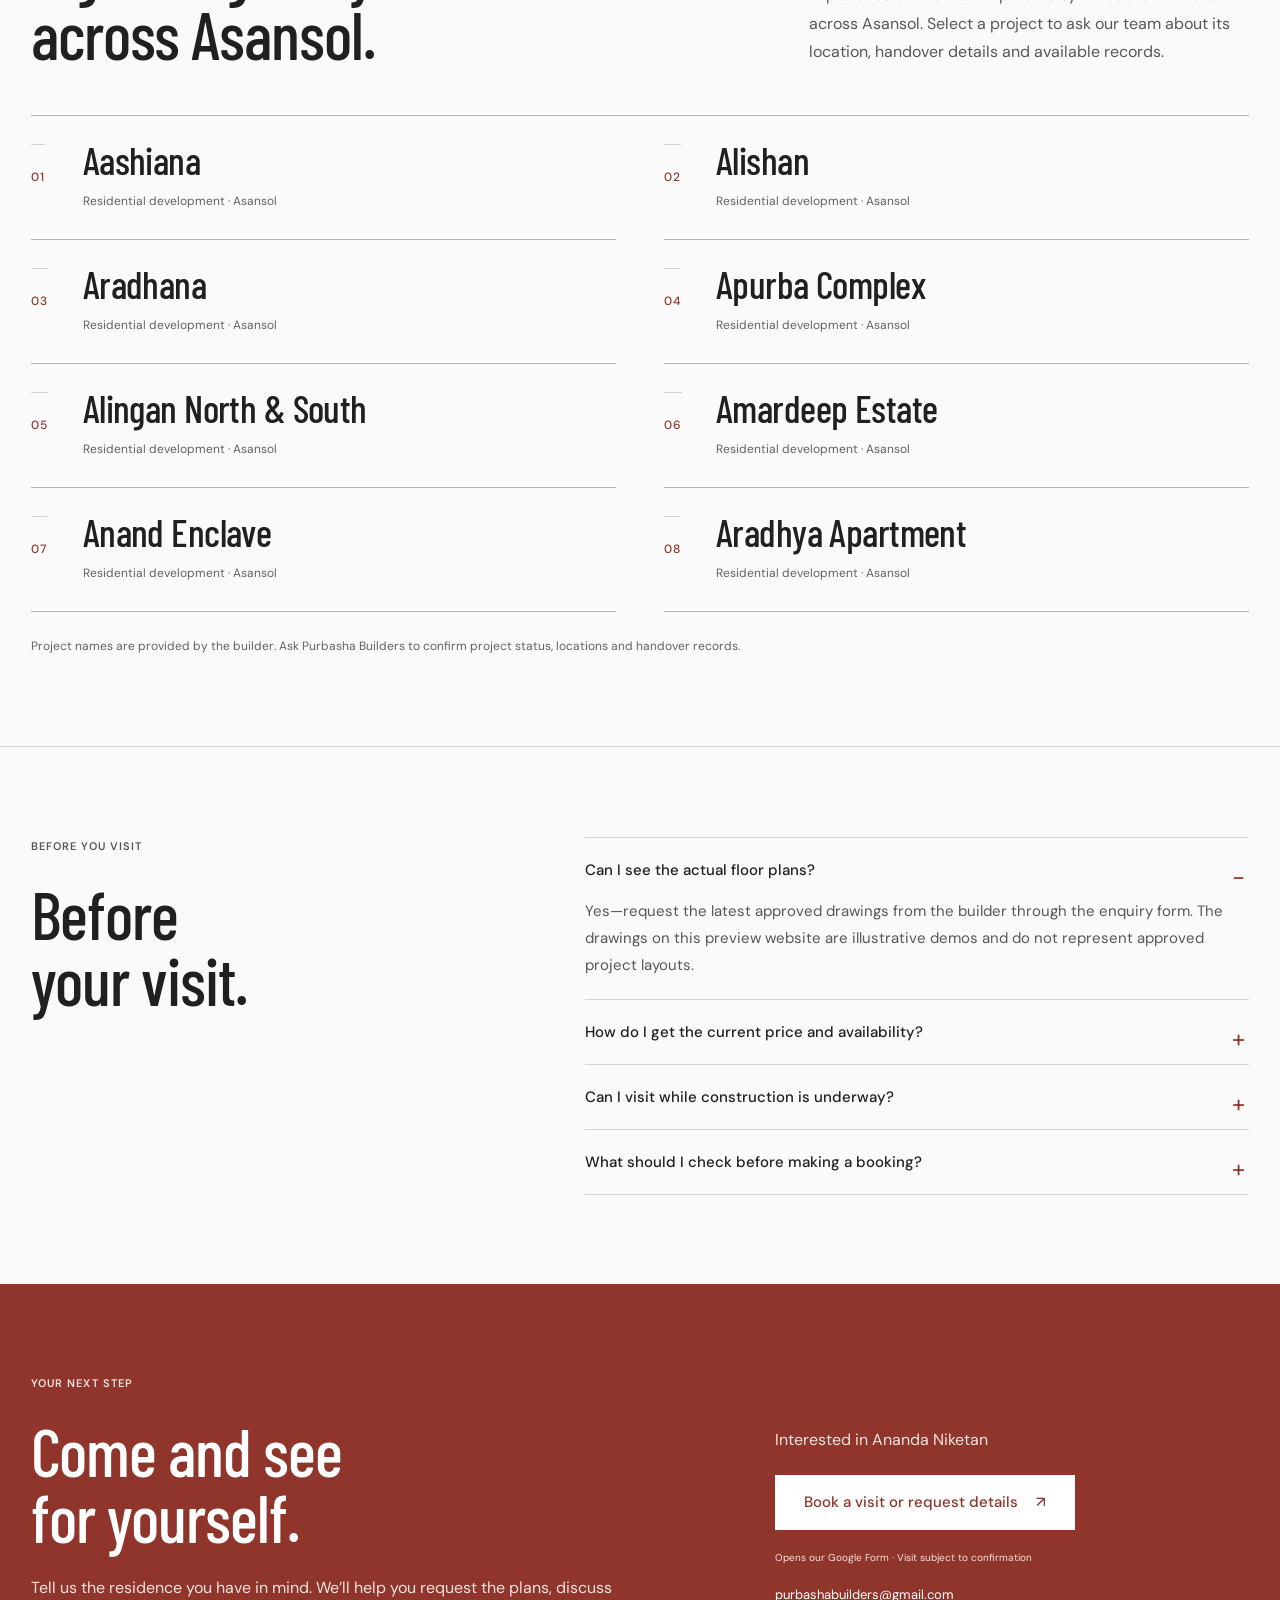
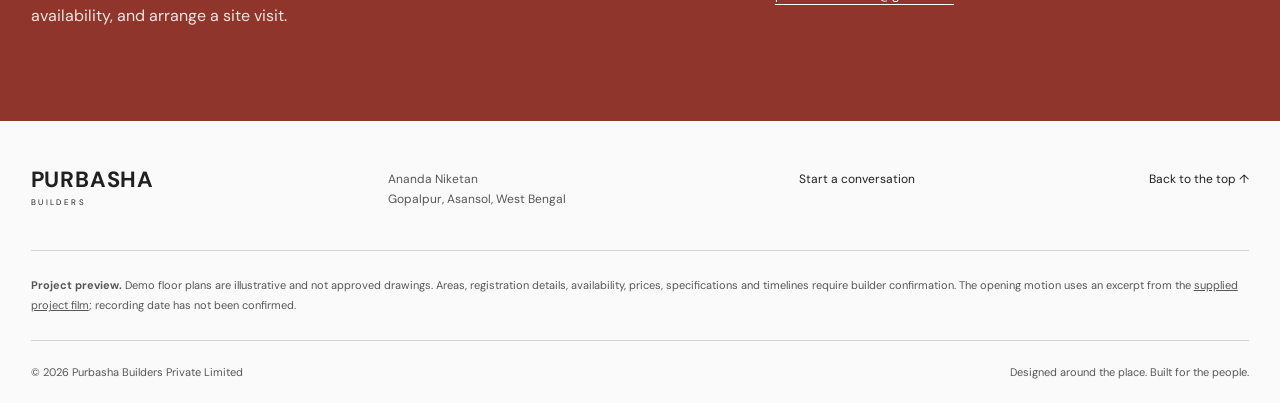
==== commit 6d9c2353: "Add Phase 2 launch and Phase 1 availability dates" ====
--- a/index.html
+++ b/index.html
@@ -7,8 +7,8 @@
 <meta name="theme-color" content="#152c2a"><link rel="canonical" href="https://purbashabuilders.com/">
 <link rel="preconnect" href="https://fonts.googleapis.com"><link rel="preconnect" href="https://fonts.gstatic.com" crossorigin>
 <link href="https://fonts.googleapis.com/css2?family=Barlow+Condensed:wght@400;500;600&family=DM+Sans:wght@400;500;600;700&display=swap" rel="stylesheet">
-<link rel="stylesheet" href="design.css"><link rel="stylesheet" href="research.css?v=asansol-portfolio-2">
-<script src="design.js" defer></script><script src="motion.js" defer></script>
+<link rel="stylesheet" href="design.css"><link rel="stylesheet" href="research.css?v=availability-phase2-1">
+<script src="design.js?v=availability-phase2-1" defer></script><script src="motion.js?v=availability-phase2-1" defer></script>
 <noscript><style>.journey{display:none}.journey-reduced{display:grid!important}.header{background:#fafafa!important;color:#202020!important}.header .wordmark{color:#202020!important}</style></noscript></head>
 <body>
 <a class="skip" href="#main">Skip to content</a>
@@ -22,13 +22,14 @@
 <section class="hero-film" id="home" aria-labelledby="hero-title">
 <div class="hero-film-media"><video id="hero-film" muted loop playsinline preload="metadata" poster="exterior.jpg" aria-label="Silent moving aerial view of Ananda Niketan construction"><source src="project-film.mp4" type="video/mp4"></video></div>
 <div class="hero-film-shade"></div>
-<div class="hero-film-top"><span class="location-tick"></span><span>Gopalpur / Asansol</span><span class="hero-phase">Phase 1 · Under construction</span></div>
+<div class="hero-film-top"><span class="location-tick"></span><span>Gopalpur / Asansol</span><span class="hero-phase">Phase 1 · Handover March 2027</span></div>
 <div class="hero-film-content"><p class="hero-overline">Purbasha Builders presents</p><h1 id="hero-title"><span>Flats for Sale</span><span>in Asansol</span></h1><p class="hero-project-name">Ananda Niketan · Gopalpur</p><div class="hero-film-bottom"><p>1, 2 &amp; 3 BHK residences.<br>A penthouse with room for the sky.</p><div class="hero-film-actions"><a class="btn" href="#residences">Explore the residences</a><a class="film-visit" href="#visit">Book a site visit</a></div></div></div>
 <div class="hero-motion-bar"><span>ANANDA NIKETAN · GOPALPUR</span><button id="hero-motion-toggle" type="button" aria-label="Play background motion"><span class="motion-state-icon" aria-hidden="true">▶</span><span class="motion-state-text">Play motion</span></button><a class="scroll-cue" href="#residences">Explore residences<span aria-hidden="true"></span></a></div>
 </section>
-<div class="project-facts" aria-label="Project overview"><div><span>Choose your space</span><strong>1, 2 &amp; 3 BHK</strong></div><div><span>Apartment areas</span><strong>684–1,212 <small>sq ft*</small></strong></div><div><span>A little more sky</span><strong>Penthouse + terrace</strong></div><div><span>Find the project</span><strong>Map &amp; local guide</strong></div></div>
+<div class="project-facts" aria-label="Project overview"><div><span>Choose your space</span><strong>1, 2 &amp; 3 BHK</strong></div><div><span>Available now</span><strong>7 units</strong></div><div><span>Phase 1 handover</span><strong>March 2027</strong></div><div><span>Find the project</span><strong>Map &amp; local guide</strong></div></div>
+<section class="phase-two section-pad" id="phase-two" aria-labelledby="phase-two-title"><div><p class="eyebrow">Coming next · Ananda Niketan</p><h2 id="phase-two-title">Phase 2<br>is on the horizon.</h2><p>Pre-booking starts January 2027. Register your interest and our team will share details as they are confirmed.</p><a class="text-link" href="https://docs.google.com/forms/d/e/1FAIpQLScRhNUB13e_4nQNn_MaEwdoog1XY0aLwHJu5fmzb7iHIYMonw/viewform" target="_blank" rel="noopener">Register your interest <span aria-hidden="true">↗</span></a></div><div class="phase-two-date"><span>PRE-BOOKING</span><strong>JAN<br>2027</strong></div></section>
 <section class="residences section-pad" id="residences" aria-labelledby="homes-title">
- <div class="section-heading"><div><p class="eyebrow">The residences</p><h2 id="homes-title">Find the space<br>that fits your life.</h2></div><p>From your first apartment to a home with room to grow. Compare configurations, explore an illustrative plan, and ask our team about current availability.</p></div>
+ <div class="section-heading"><div><p class="eyebrow">The residences · 7 units available</p><h2 id="homes-title">Find the space<br>that fits your life.</h2></div><p>From your first apartment to a home with room to grow. Compare configurations and ask our team about current availability and March 2027 Phase 1 handover.</p></div>
  <div class="home-selector" role="group" aria-label="Choose residence type"><button class="home-tab active" data-home="one" aria-pressed="true">1 BHK<span>684 sq ft*</span></button><button class="home-tab" data-home="two" aria-pressed="false">2 BHK<span>868 sq ft*</span></button><button class="home-tab" data-home="three" aria-pressed="false">3 BHK<span>1,212 sq ft*</span></button><button class="home-tab" data-home="penthouse" aria-pressed="false">Penthouse<span>With a private terrace*</span></button></div>
  <div class="home-detail"><div class="plan-stage plan-text"><span class="eyebrow">Plans available on request</span><p>Ask our team for the latest approved drawing for each residence type.</p><span class="demo-label">We’ll share verified plans as they become available.</span></div><div class="home-copy" aria-live="polite" aria-atomic="true"><p class="eyebrow" id="home-kicker">For a first home of your own</p><h3 id="home-name">The 1 BHK residence</h3><p id="home-description">A comfortable starting point, with distinct living, sleeping and kitchen areas. Explore the concept, then request the actual project drawing.</p><dl class="home-specs"><div><dt>Configuration</dt><dd id="home-config">1 bedroom</dd></div><div><dt>Listed super built-up area*</dt><dd id="home-area">684 sq ft</dd></div><div><dt>Availability</dt><dd>Confirm with our team</dd></div></dl><a class="btn home-enquiry" href="#visit" data-enquiry="1 BHK residence">Ask about this residence</a><p class="smallprint">*Areas come from the supplied project information and require builder confirmation. Prices and availability are shared on enquiry.</p></div></div>
 </section>
--- a/research.css
+++ b/research.css
@@ -37,4 +37,12 @@
 .nearby-grid section>a strong{font-size:15px;font-weight:500}
 .nearby-grid section>a span{font-size:11px;color:#8f352b;text-align:right}
 .map-disclaimer{margin-top:28px;color:#62625e}
+.phase-two{display:grid;grid-template-columns:1.2fr .8fr;gap:32px;align-items:center;background:#efefed;color:#202020}
+.phase-two .eyebrow{color:#8f352b}
+.phase-two h2{font-size:clamp(48px,6vw,82px);line-height:.98;margin:14px 0}
+.phase-two>div:first-child>p:not(.eyebrow){max-width:54ch;line-height:1.7;color:#62625e}
+.phase-two-date{justify-self:end;width:min(100%,320px);padding:28px;border-left:2px solid #8f352b}
+.phase-two-date span{font:600 11px 'DM Sans',sans-serif;letter-spacing:.12em;color:#62625e}
+.phase-two-date strong{display:block;margin-top:14px;font:500 clamp(58px,7vw,96px)/.83 'Barlow Condensed',sans-serif;color:#202020}
+@media(max-width:800px){.phase-two{grid-template-columns:1fr}.phase-two-date{justify-self:start;width:auto;padding:20px 24px}}
 @media(max-width:800px){.hero-film-content #hero-title{font-size:clamp(42px,10vw,72px)!important}.hero-film-content .hero-project-name{font-size:14px;margin-top:8px}.map-heading,.nearby-grid{grid-template-columns:1fr;gap:28px}.map-frame,.map-frame iframe{min-height:310px;height:310px}.nearby-grid{margin-top:38px}.nearby-grid section>a{align-items:flex-start;flex-direction:column;gap:6px}.nearby-grid section>a span{text-align:left}}
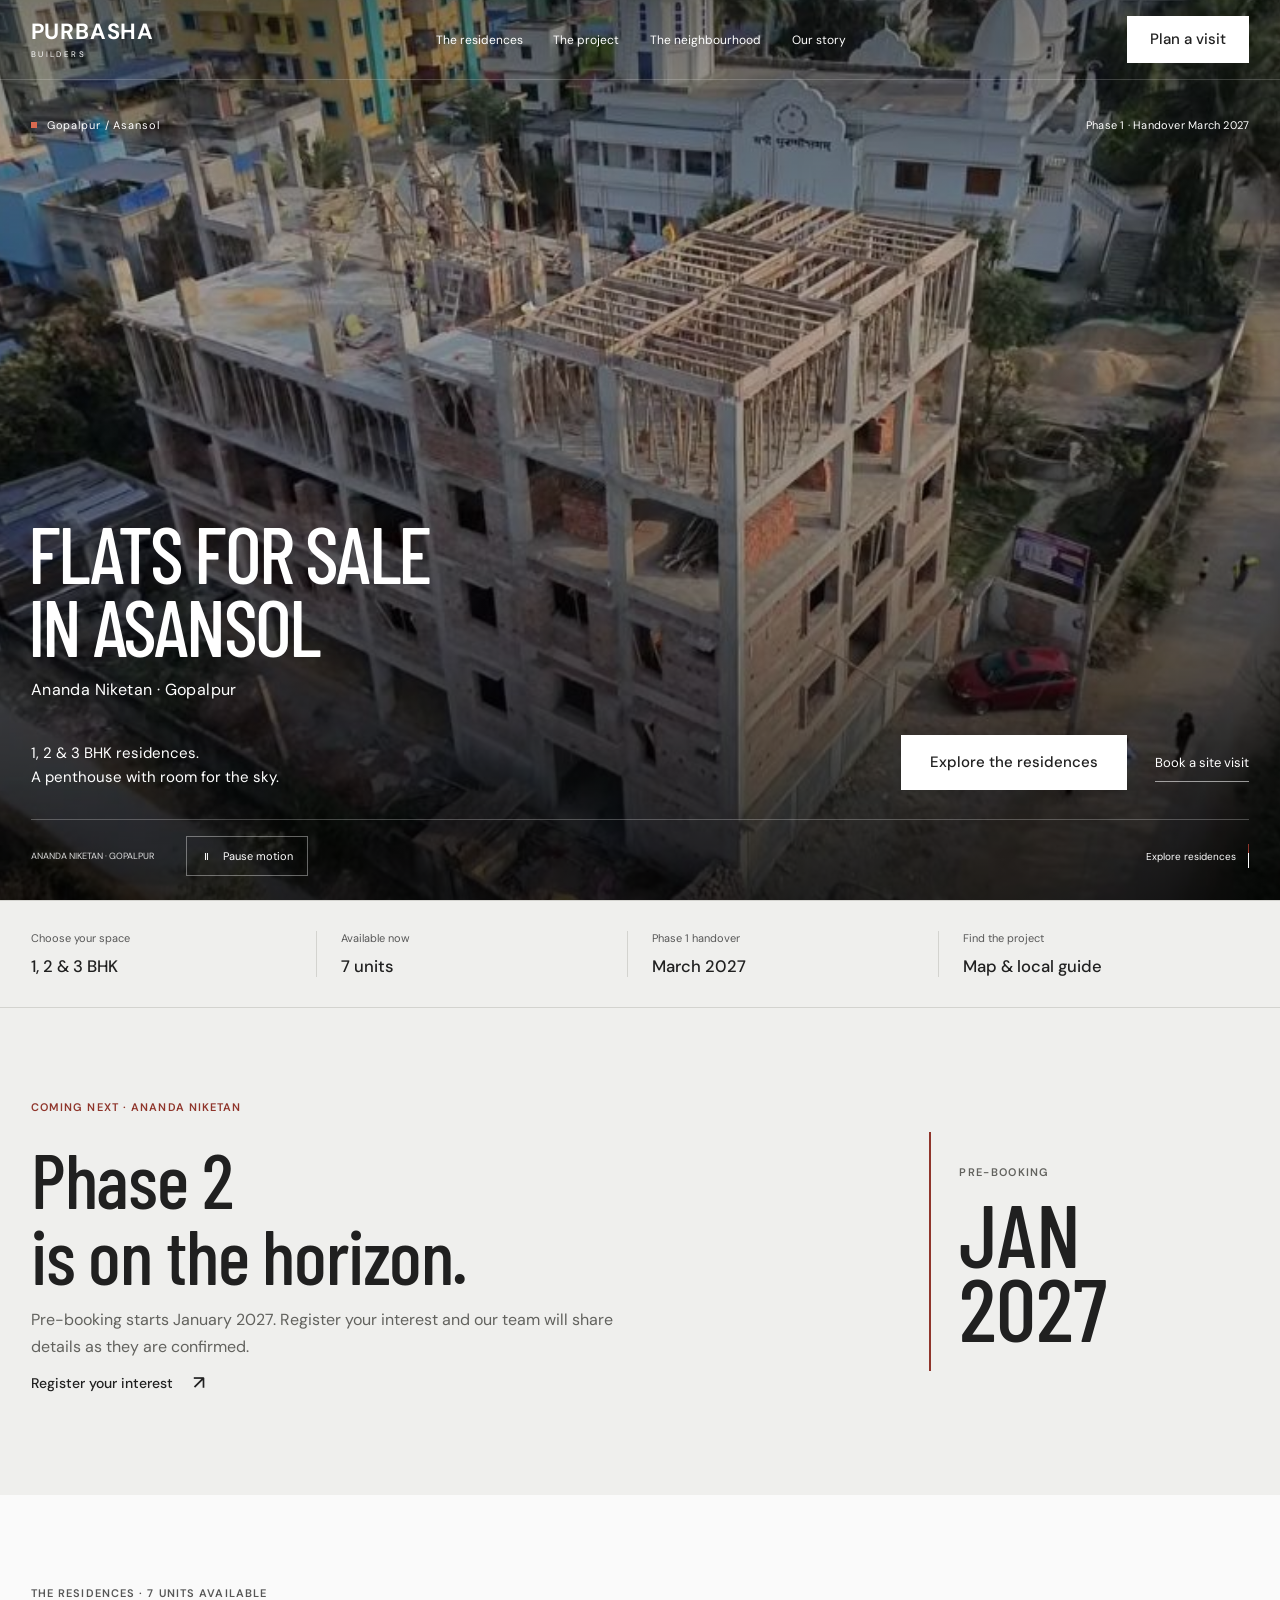
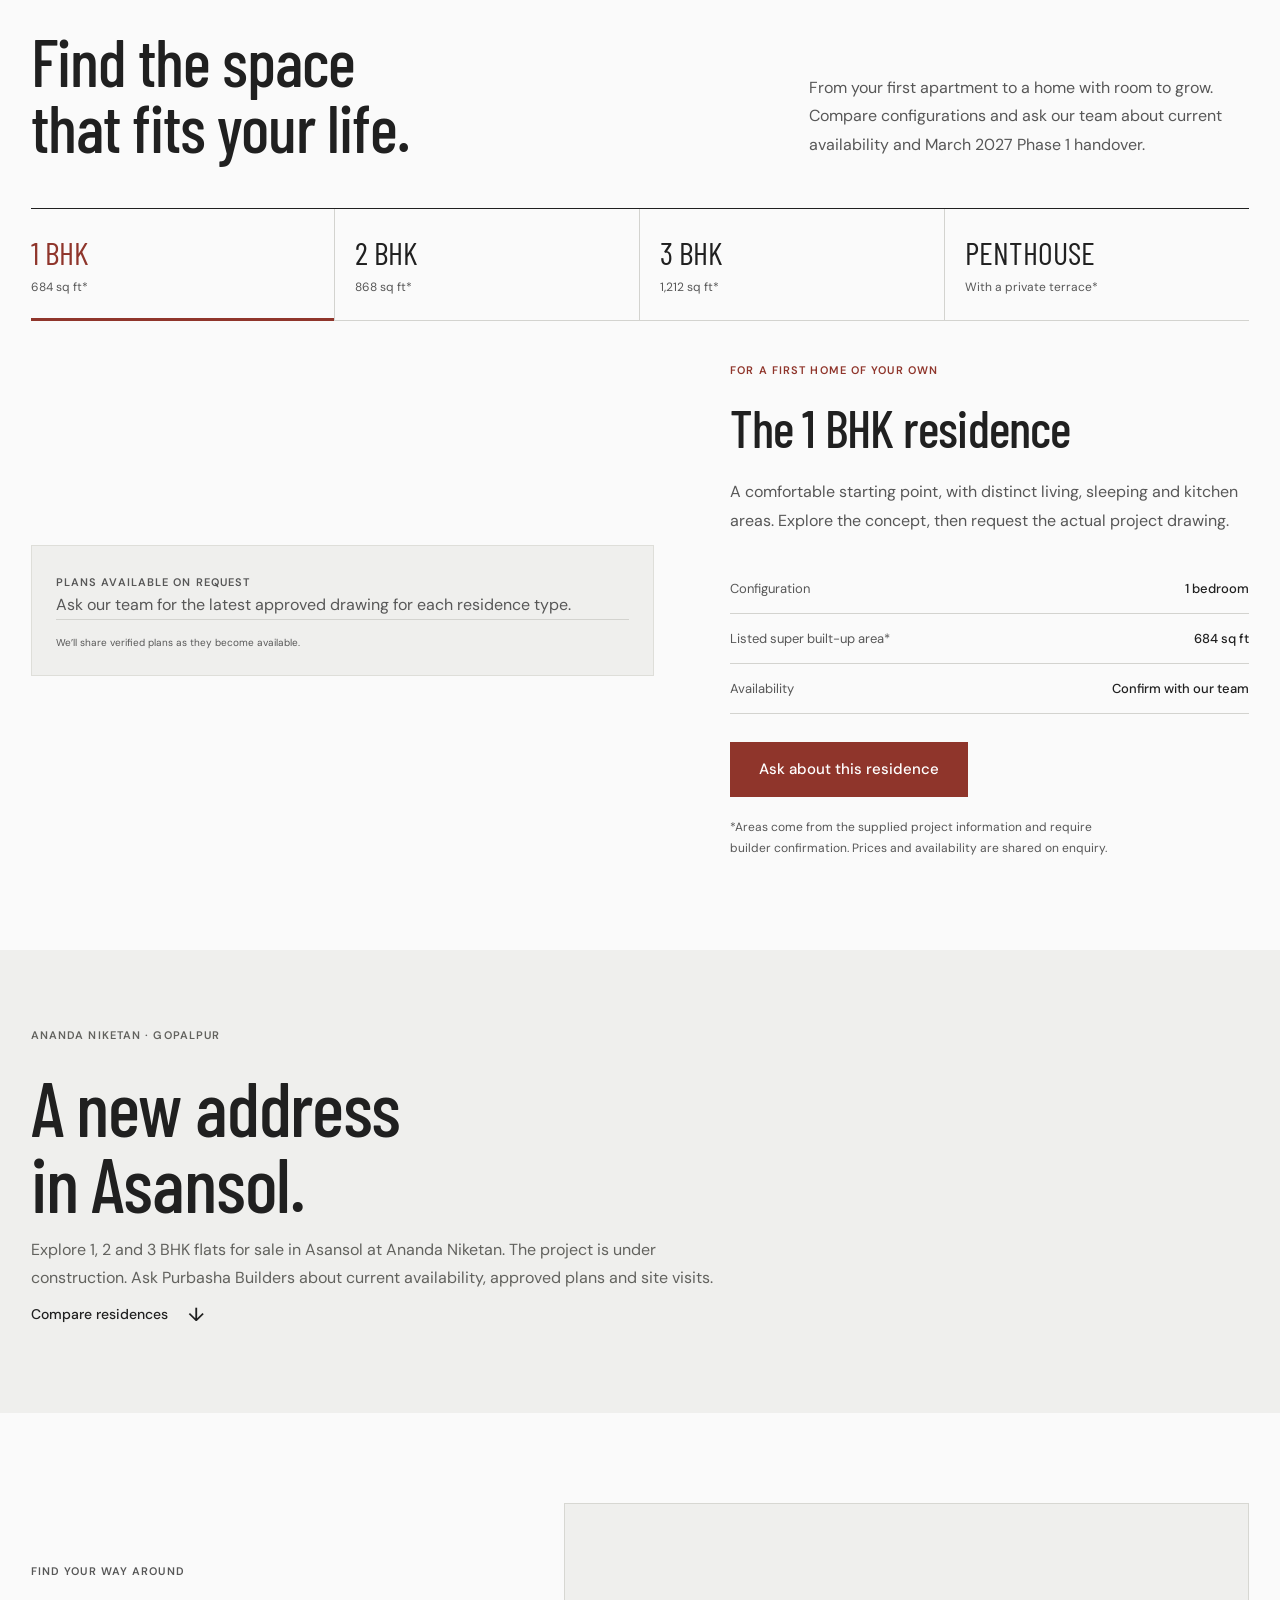
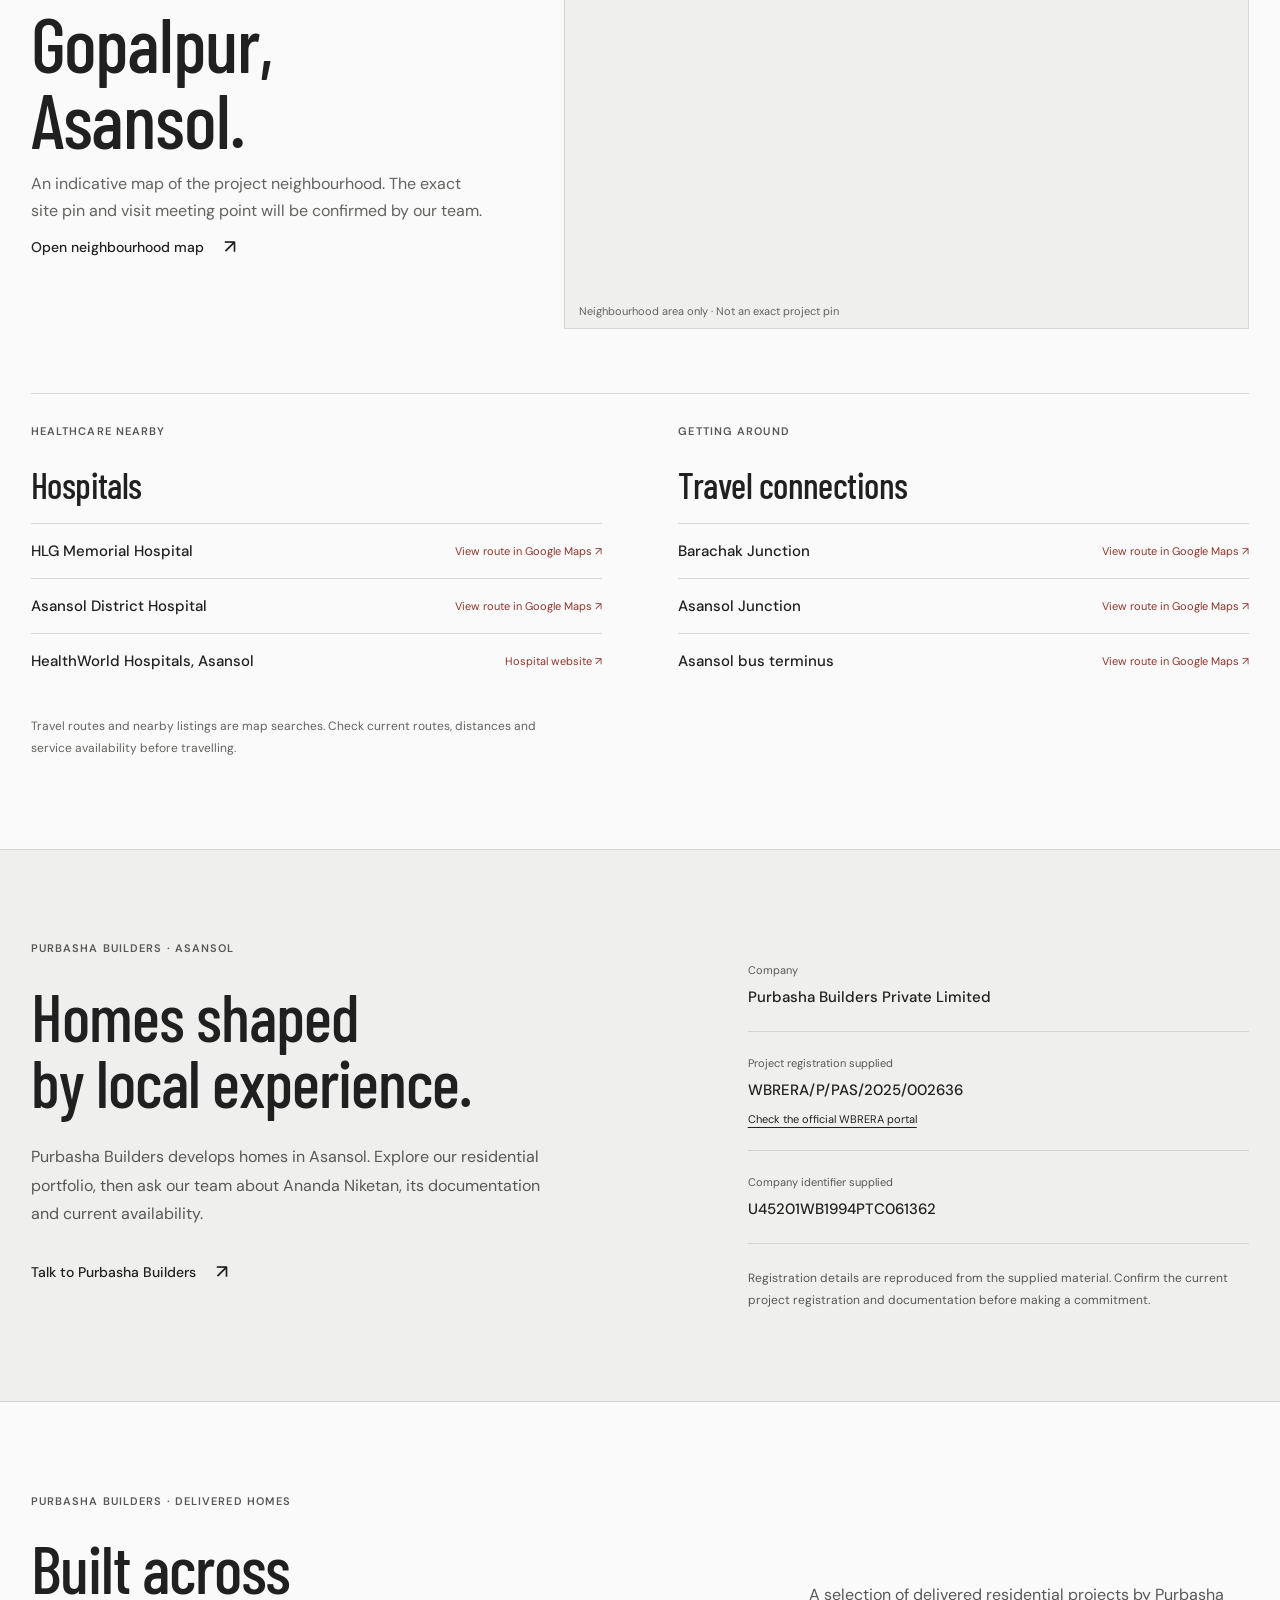
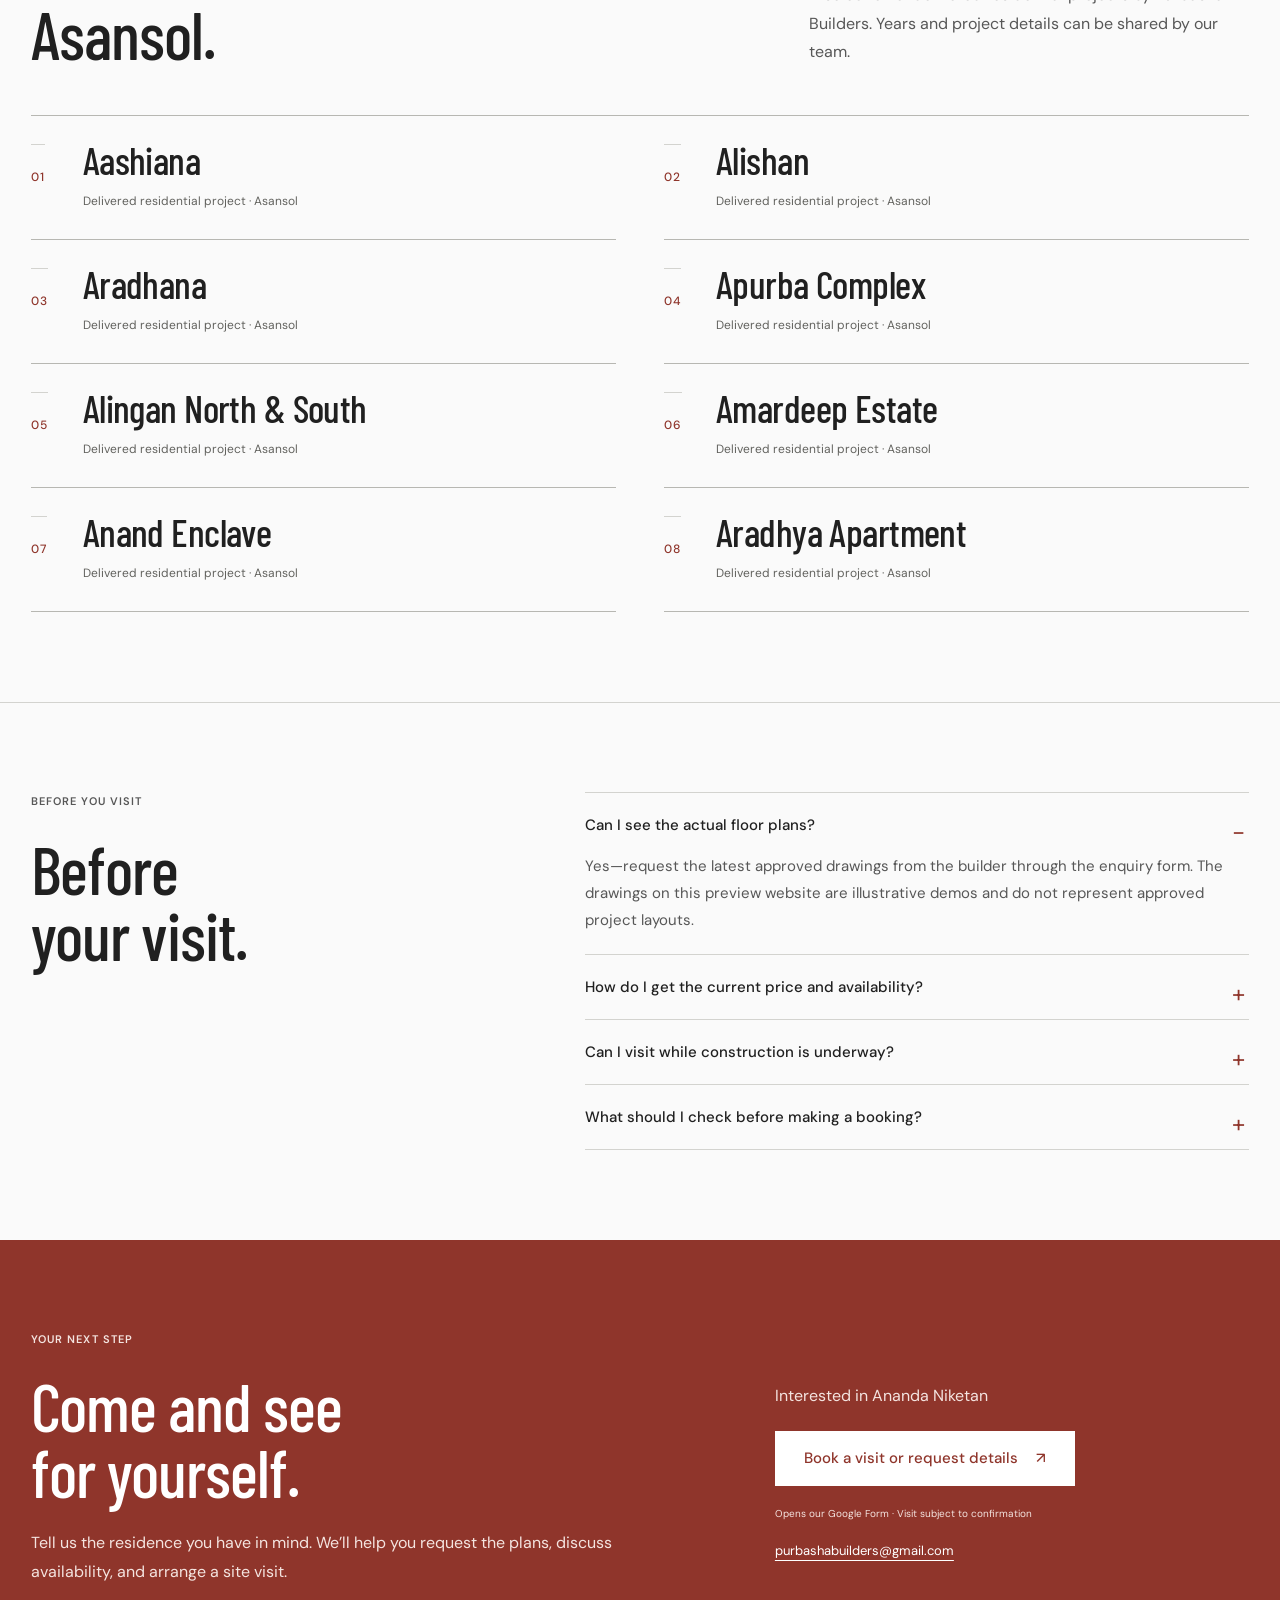
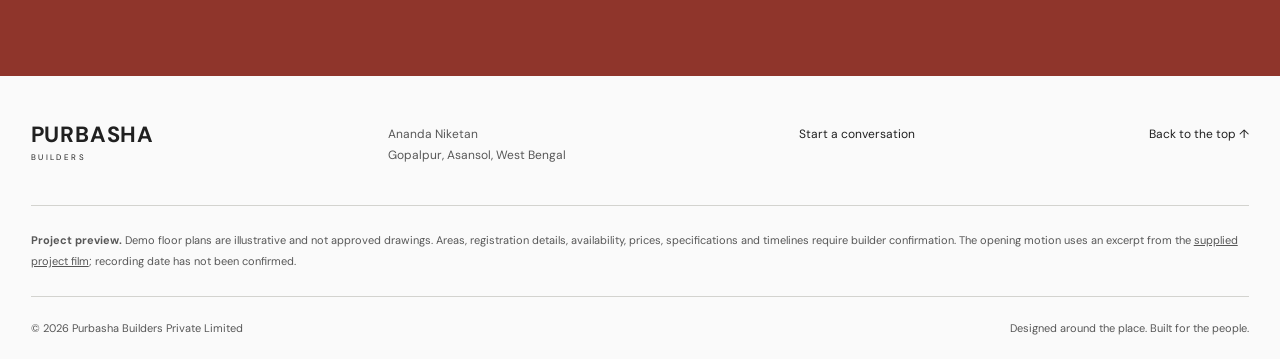
==== commit 273a70ed: "Show completed Purbasha developments" ====
--- a/index.html
+++ b/index.html
@@ -36,7 +36,7 @@
 <section class="project-chapters simple-project section-pad" id="project" aria-labelledby="project-title"><p class="eyebrow">Ananda Niketan · Gopalpur</p><h2 id="project-title">A new address<br>in Asansol.</h2><p>Explore 1, 2 and 3 BHK flats for sale in Asansol at Ananda Niketan. The project is under construction. Ask Purbasha Builders about current availability, approved plans and site visits.</p><a class="text-link" href="#residences">Compare residences <span aria-hidden="true">↓</span></a></section>
 <section class="location section-pad map-section" id="location" aria-labelledby="location-title"><div class="map-heading"><div><p class="eyebrow">Find your way around</p><h2 id="location-title">Gopalpur,<br>Asansol.</h2><p>An indicative map of the project neighbourhood. The exact site pin and visit meeting point will be confirmed by our team.</p><a class="text-link" href="https://www.google.com/maps/search/?api=1&amp;query=Gopalpur%2C+Asansol%2C+West+Bengal" target="_blank" rel="noopener">Open neighbourhood map <span aria-hidden="true">↗</span></a></div><div class="map-frame"><iframe title="Map of Gopalpur, Asansol project neighbourhood" src="https://maps.google.com/maps?q=Gopalpur%2C%20Asansol%2C%20West%20Bengal&amp;output=embed" loading="lazy" referrerpolicy="no-referrer-when-downgrade" allowfullscreen></iframe><span>Neighbourhood area only · Not an exact project pin</span></div></div><div class="nearby-grid"><section aria-labelledby="health-title"><p class="eyebrow">Healthcare nearby</p><h3 id="health-title">Hospitals</h3><a href="https://www.google.com/maps/search/?api=1&amp;query=HLG+Memorial+Hospital+Asansol" target="_blank" rel="noopener"><strong>HLG Memorial Hospital</strong><span>View route in Google Maps ↗</span></a><a href="https://www.google.com/maps/search/?api=1&amp;query=Asansol+District+Hospital" target="_blank" rel="noopener"><strong>Asansol District Hospital</strong><span>View route in Google Maps ↗</span></a><a href="https://healthworldhospitals.com/asansol/" target="_blank" rel="noopener"><strong>HealthWorld Hospitals, Asansol</strong><span>Hospital website ↗</span></a></section><section aria-labelledby="travel-title"><p class="eyebrow">Getting around</p><h3 id="travel-title">Travel connections</h3><a href="https://www.google.com/maps/search/?api=1&amp;query=Barachak+Railway+Station" target="_blank" rel="noopener"><strong>Barachak Junction</strong><span>View route in Google Maps ↗</span></a><a href="https://www.google.com/maps/search/?api=1&amp;query=Asansol+Junction+Railway+Station" target="_blank" rel="noopener"><strong>Asansol Junction</strong><span>View route in Google Maps ↗</span></a><a href="https://www.google.com/maps/search/?api=1&amp;query=Asansol+Bus+Terminus" target="_blank" rel="noopener"><strong>Asansol bus terminus</strong><span>View route in Google Maps ↗</span></a></section></div><p class="smallprint map-disclaimer">Travel routes and nearby listings are map searches. Check current routes, distances and service availability before travelling.</p></section>
 <section class="builder section-pad" id="builder" aria-labelledby="builder-title"><div class="builder-intro"><p class="eyebrow">Purbasha Builders · Asansol</p><h2 id="builder-title">Homes shaped<br>by local experience.</h2><p>Purbasha Builders develops homes in Asansol. Explore our residential portfolio, then ask our team about Ananda Niketan, its documentation and current availability.</p><a class="text-link" href="mailto:purbashabuilders@gmail.com">Talk to Purbasha Builders <span aria-hidden="true">↗</span></a></div><div class="builder-info"><div class="trust-line"><span>Company</span><strong>Purbasha Builders Private Limited</strong></div><div class="trust-line"><span>Project registration supplied</span><strong>WBRERA/P/PAS/2025/002636</strong><a href="https://rera.wb.gov.in/" target="_blank" rel="noopener">Check the official WBRERA portal</a></div><div class="trust-line"><span>Company identifier supplied</span><strong>U45201WB1994PTC061362</strong></div><p class="smallprint">Registration details are reproduced from the supplied material. Confirm the current project registration and documentation before making a commitment.</p></div></section>
-<section class="portfolio section-pad" aria-labelledby="portfolio-title"><div class="section-heading"><div><p class="eyebrow">Purbasha Builders · Residential portfolio</p><h2 id="portfolio-title">A growing story<br>across Asansol.</h2></div><p>Explore residential developments by Purbasha Builders across Asansol. Select a project to ask our team about its location, handover details and available records.</p></div><div class="project-list" aria-label="Purbasha Builders residential projects"><article><span class="project-index">01</span><h3>Aashiana</h3><p>Residential development · Asansol</p></article><article><span class="project-index">02</span><h3>Alishan</h3><p>Residential development · Asansol</p></article><article><span class="project-index">03</span><h3>Aradhana</h3><p>Residential development · Asansol</p></article><article><span class="project-index">04</span><h3>Apurba Complex</h3><p>Residential development · Asansol</p></article><article><span class="project-index">05</span><h3>Alingan North &amp; South</h3><p>Residential development · Asansol</p></article><article><span class="project-index">06</span><h3>Amardeep Estate</h3><p>Residential development · Asansol</p></article><article><span class="project-index">07</span><h3>Anand Enclave</h3><p>Residential development · Asansol</p></article><article><span class="project-index">08</span><h3>Aradhya Apartment</h3><p>Residential development · Asansol</p></article></div><p class="portfolio-note">Project names are provided by the builder. Ask Purbasha Builders to confirm project status, locations and handover records.</p></section>
+<section class="portfolio section-pad" aria-labelledby="portfolio-title"><div class="section-heading"><div><p class="eyebrow">Purbasha Builders · Delivered homes</p><h2 id="portfolio-title">Built across<br>Asansol.</h2></div><p>A selection of delivered residential projects by Purbasha Builders. Years and project details can be shared by our team.</p></div><div class="project-list" aria-label="Delivered Purbasha Builders residential projects"><article><span class="project-index">01</span><h3>Aashiana</h3><p>Delivered residential project · Asansol</p></article><article><span class="project-index">02</span><h3>Alishan</h3><p>Delivered residential project · Asansol</p></article><article><span class="project-index">03</span><h3>Aradhana</h3><p>Delivered residential project · Asansol</p></article><article><span class="project-index">04</span><h3>Apurba Complex</h3><p>Delivered residential project · Asansol</p></article><article><span class="project-index">05</span><h3>Alingan North &amp; South</h3><p>Delivered residential project · Asansol</p></article><article><span class="project-index">06</span><h3>Amardeep Estate</h3><p>Delivered residential project · Asansol</p></article><article><span class="project-index">07</span><h3>Anand Enclave</h3><p>Delivered residential project · Asansol</p></article><article><span class="project-index">08</span><h3>Aradhya Apartment</h3><p>Delivered residential project · Asansol</p></article></div></section>
 <section class="faq section-pad" aria-labelledby="faq-title"><div><p class="eyebrow">Before you visit</p><h2 id="faq-title">Before<br>your visit.</h2></div><div class="faq-list"><details open><summary>Can I see the actual floor plans?</summary><p>Yes—request the latest approved drawings from the builder through the enquiry form. The drawings on this preview website are illustrative demos and do not represent approved project layouts.</p></details><details><summary>How do I get the current price and availability?</summary><p>Choose the home you are interested in and send an enquiry. The team will confirm the current price, availability, area definitions and applicable charges.</p></details><details><summary>Can I visit while construction is underway?</summary><p>Request a site visit and let the team confirm a suitable time, the meeting point and any site-access requirements. Please wait for confirmation before travelling.</p></details><details><summary>What should I check before making a booking?</summary><p>Ask for the project registration, approved drawings, agreement terms, payment schedule, possession commitments and area calculations. Review the current documents before deciding.</p></details></div></section>
 <section class="visit section-pad" id="visit" aria-labelledby="visit-title"><div><p class="eyebrow">Your next step</p><h2 id="visit-title">Come and see<br>for yourself.</h2><p>Tell us the residence you have in mind. We’ll help you request the plans, discuss availability, and arrange a site visit.</p></div><div class="visit-action"><p class="selected-home" id="selected-home">Interested in Ananda Niketan</p><a class="btn visit-primary" href="https://docs.google.com/forms/d/e/1FAIpQLScRhNUB13e_4nQNn_MaEwdoog1XY0aLwHJu5fmzb7iHIYMonw/viewform" target="_blank" rel="noopener">Book a visit or request details <span aria-hidden="true">↗</span></a><span class="form-note">Opens our Google Form · Visit subject to confirmation</span><a class="email-link" href="mailto:purbashabuilders@gmail.com">purbashabuilders@gmail.com</a></div></section>
 </main>
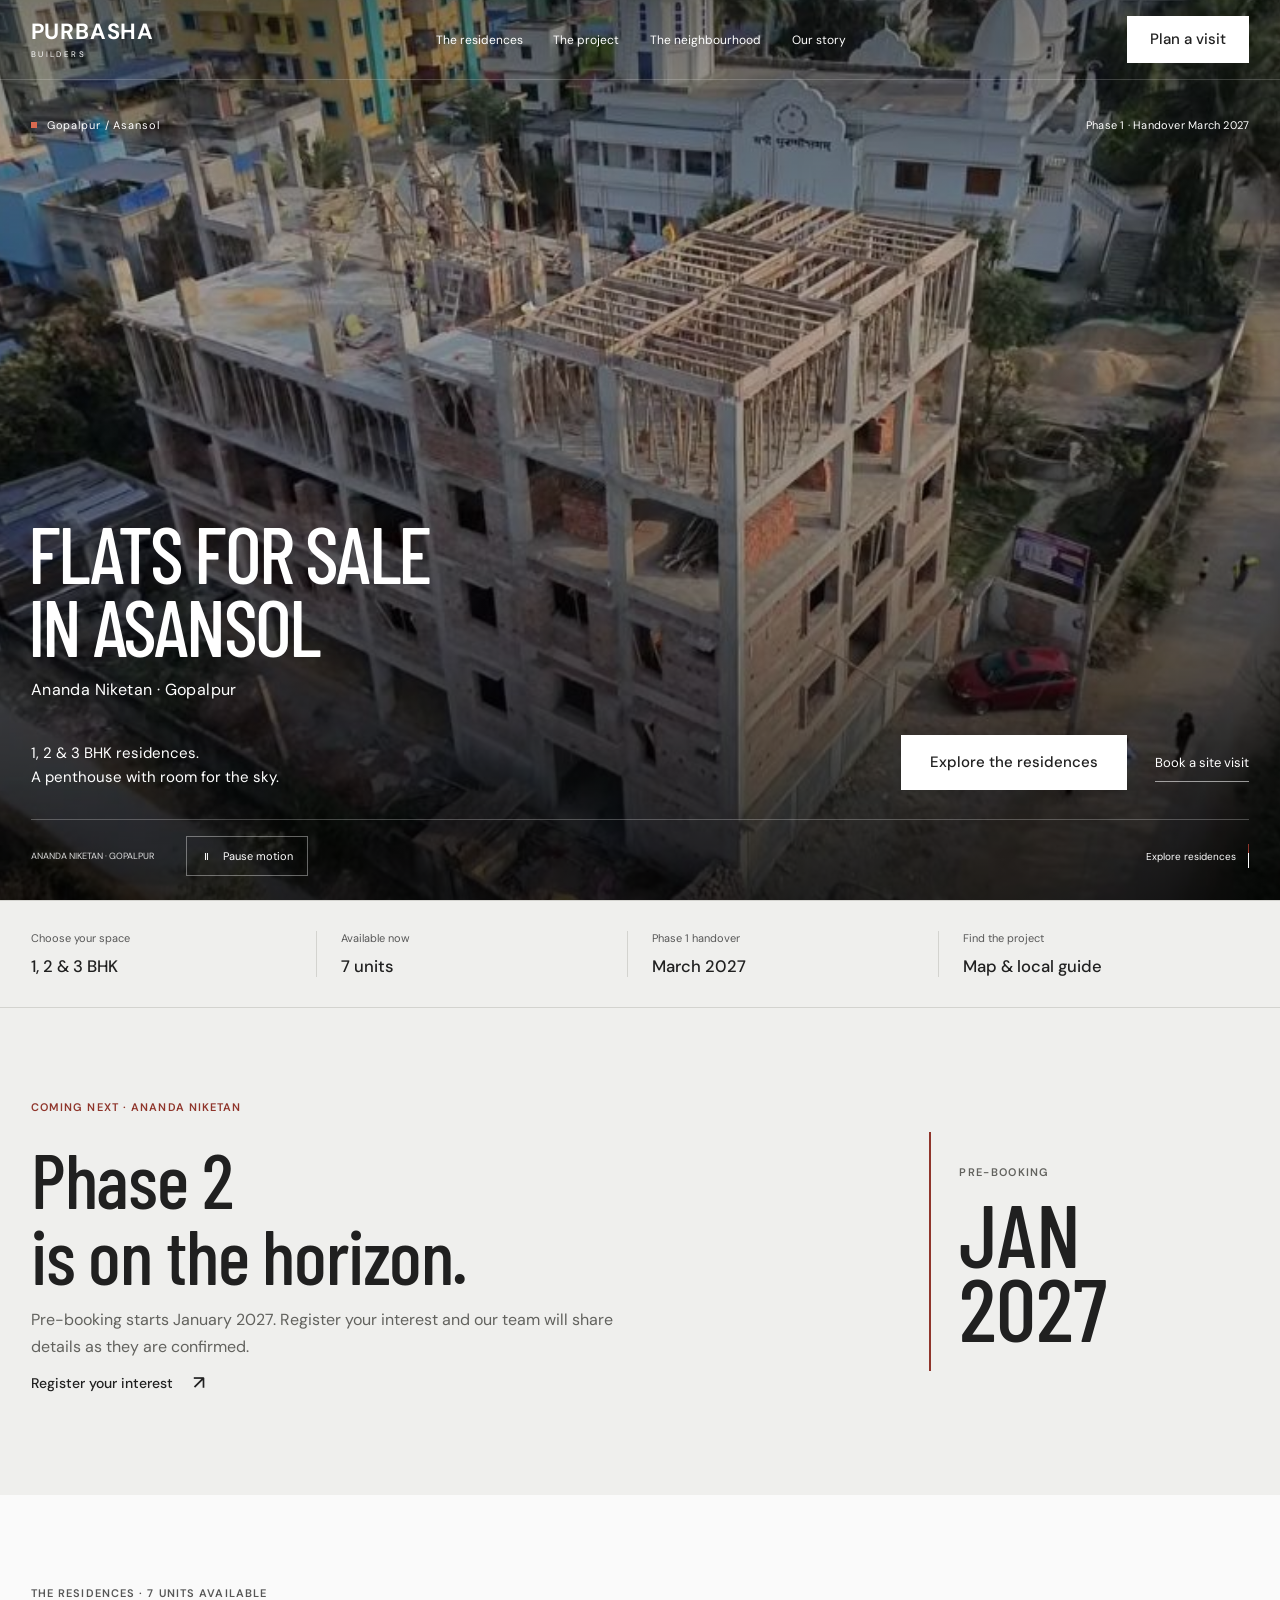
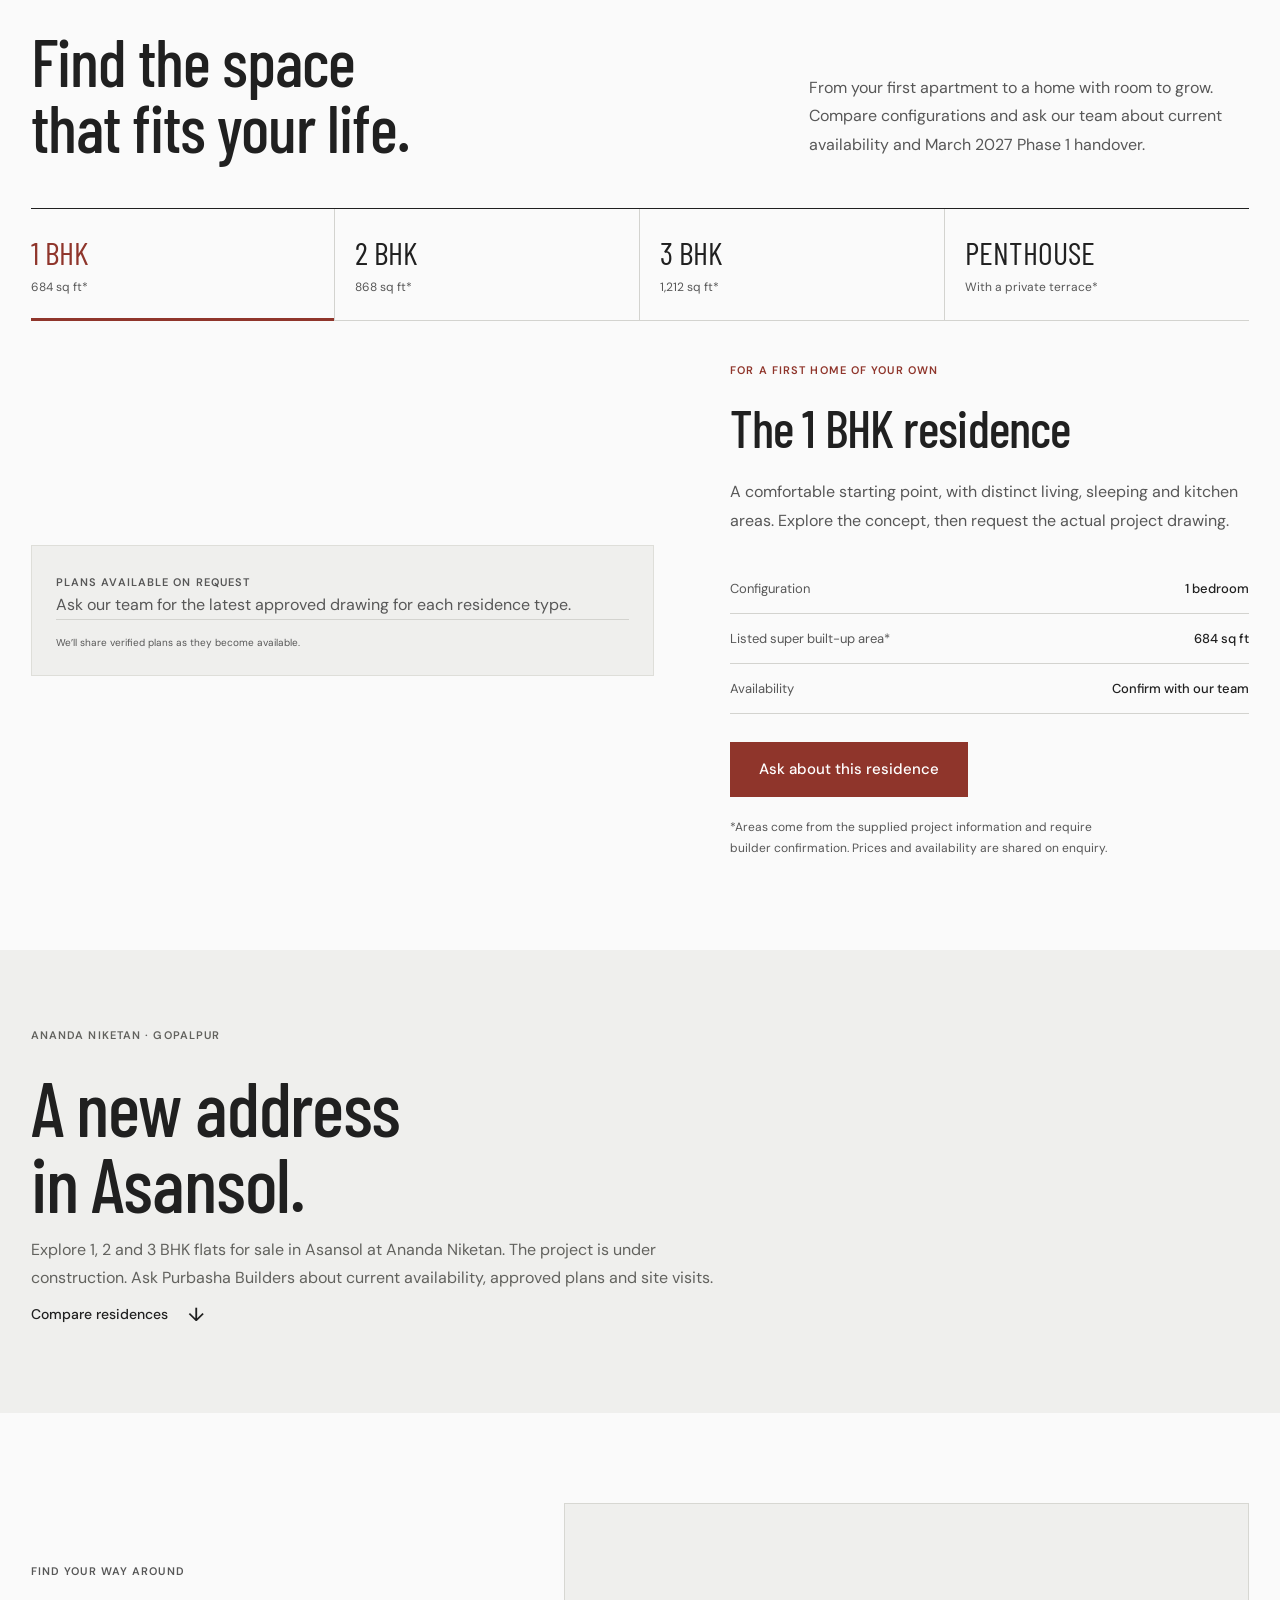
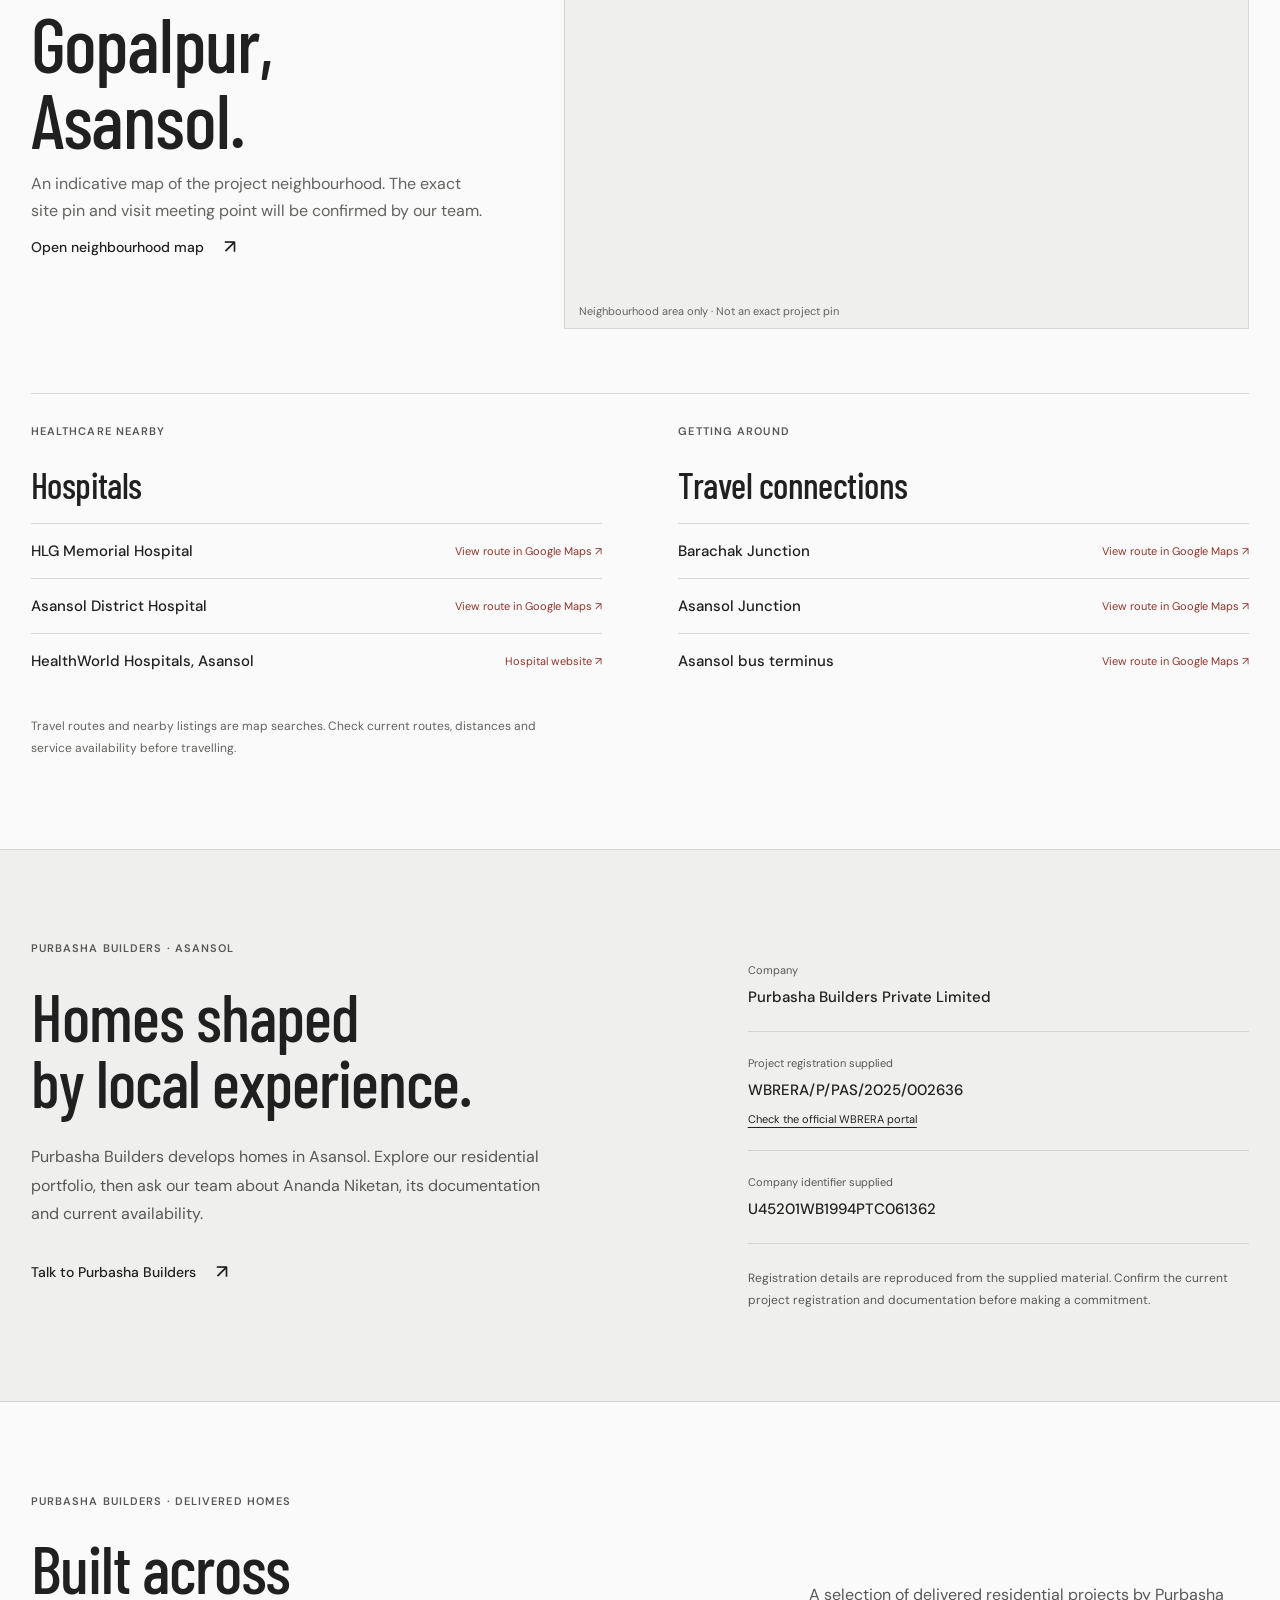
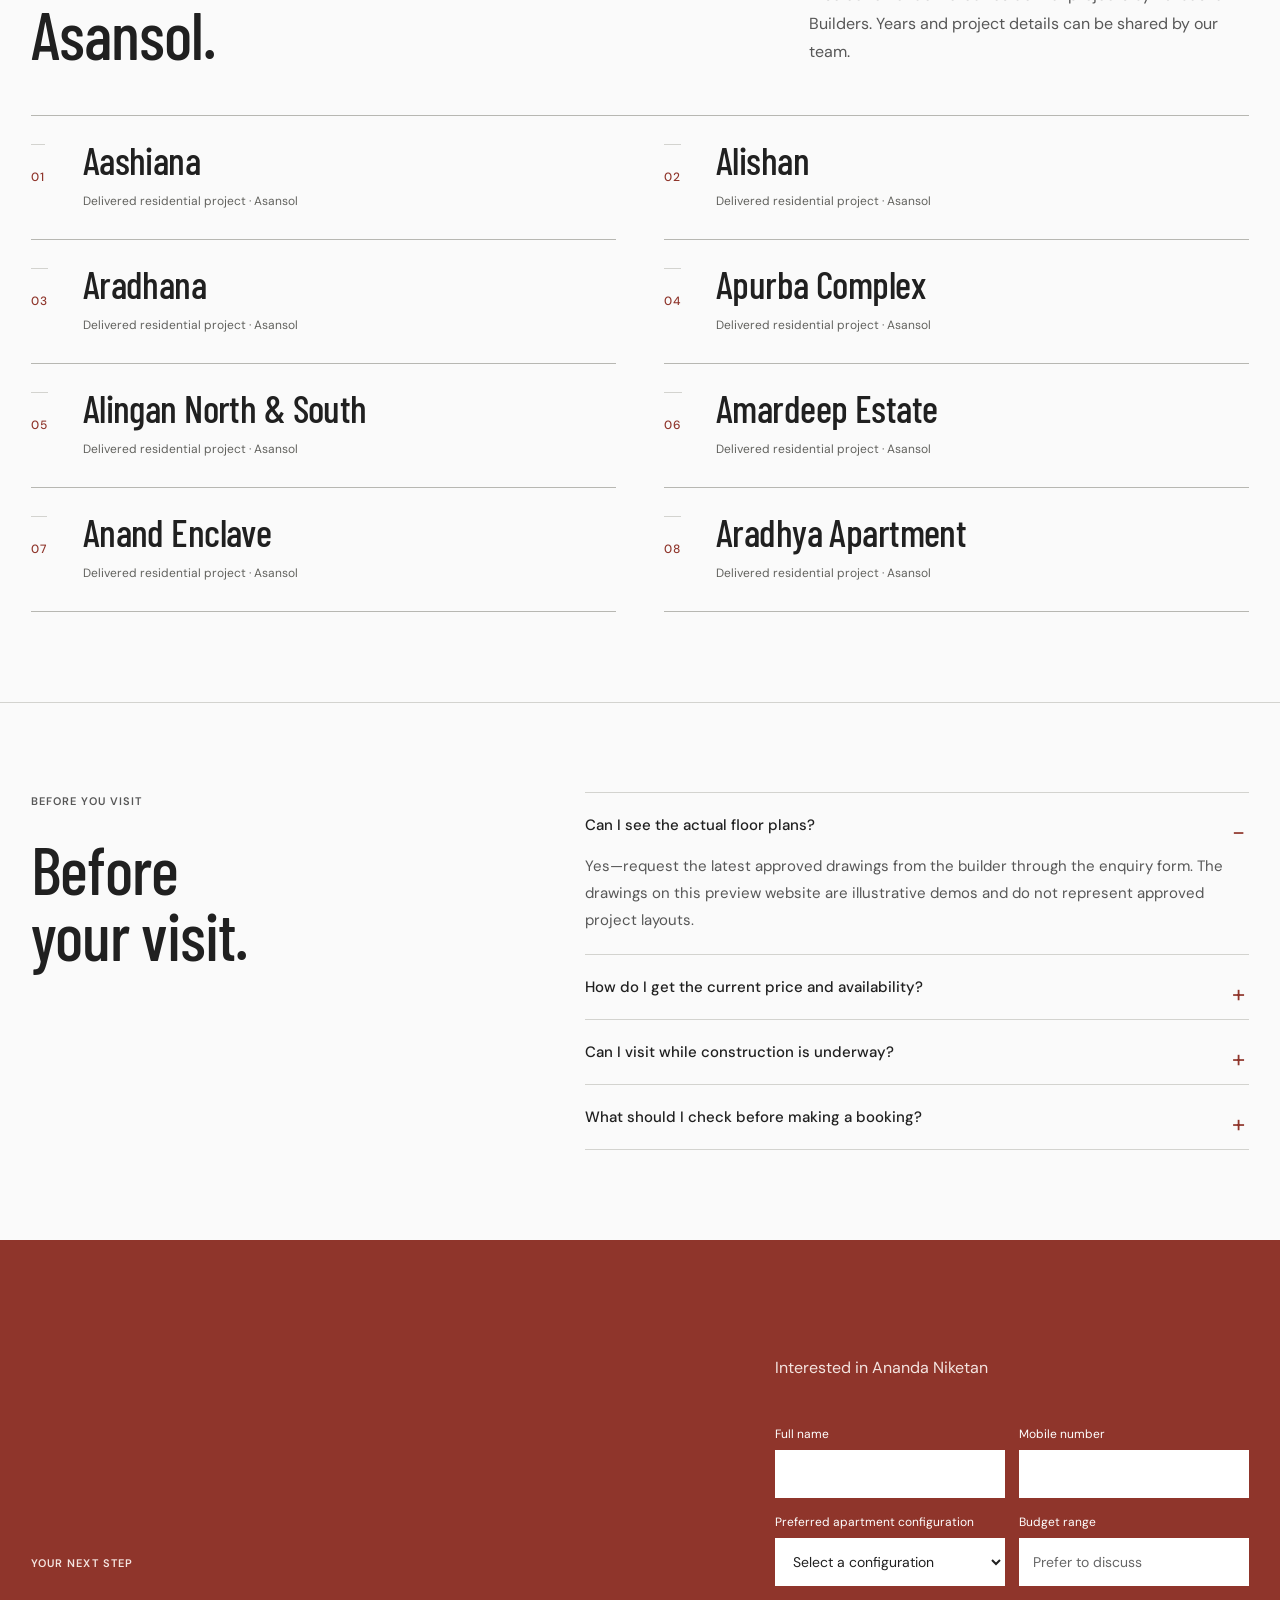
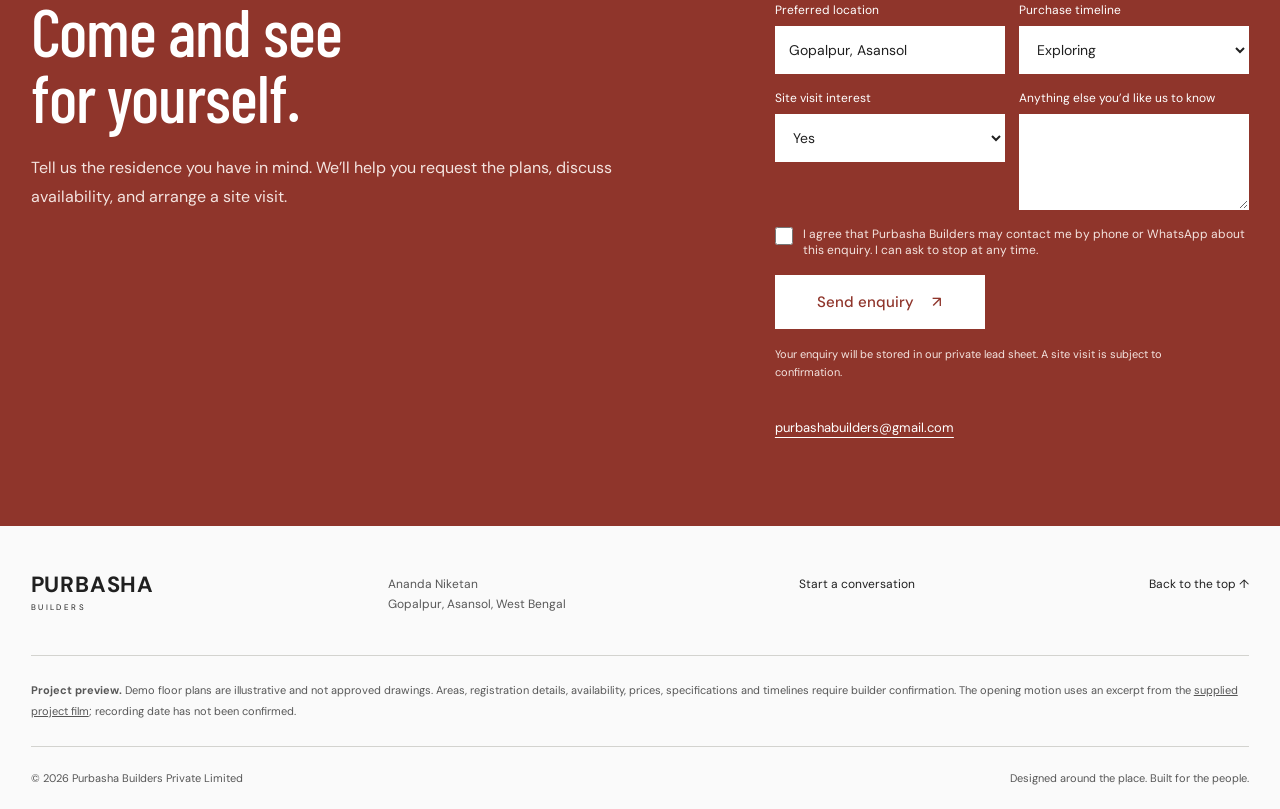
==== commit 55016515: "Connect website enquiry form to Google Sheets Add the embedded enquiry form and connect submissions " ====
--- a/index.html
+++ b/index.html
@@ -38,8 +38,9 @@
 <section class="builder section-pad" id="builder" aria-labelledby="builder-title"><div class="builder-intro"><p class="eyebrow">Purbasha Builders · Asansol</p><h2 id="builder-title">Homes shaped<br>by local experience.</h2><p>Purbasha Builders develops homes in Asansol. Explore our residential portfolio, then ask our team about Ananda Niketan, its documentation and current availability.</p><a class="text-link" href="mailto:purbashabuilders@gmail.com">Talk to Purbasha Builders <span aria-hidden="true">↗</span></a></div><div class="builder-info"><div class="trust-line"><span>Company</span><strong>Purbasha Builders Private Limited</strong></div><div class="trust-line"><span>Project registration supplied</span><strong>WBRERA/P/PAS/2025/002636</strong><a href="https://rera.wb.gov.in/" target="_blank" rel="noopener">Check the official WBRERA portal</a></div><div class="trust-line"><span>Company identifier supplied</span><strong>U45201WB1994PTC061362</strong></div><p class="smallprint">Registration details are reproduced from the supplied material. Confirm the current project registration and documentation before making a commitment.</p></div></section>
 <section class="portfolio section-pad" aria-labelledby="portfolio-title"><div class="section-heading"><div><p class="eyebrow">Purbasha Builders · Delivered homes</p><h2 id="portfolio-title">Built across<br>Asansol.</h2></div><p>A selection of delivered residential projects by Purbasha Builders. Years and project details can be shared by our team.</p></div><div class="project-list" aria-label="Delivered Purbasha Builders residential projects"><article><span class="project-index">01</span><h3>Aashiana</h3><p>Delivered residential project · Asansol</p></article><article><span class="project-index">02</span><h3>Alishan</h3><p>Delivered residential project · Asansol</p></article><article><span class="project-index">03</span><h3>Aradhana</h3><p>Delivered residential project · Asansol</p></article><article><span class="project-index">04</span><h3>Apurba Complex</h3><p>Delivered residential project · Asansol</p></article><article><span class="project-index">05</span><h3>Alingan North &amp; South</h3><p>Delivered residential project · Asansol</p></article><article><span class="project-index">06</span><h3>Amardeep Estate</h3><p>Delivered residential project · Asansol</p></article><article><span class="project-index">07</span><h3>Anand Enclave</h3><p>Delivered residential project · Asansol</p></article><article><span class="project-index">08</span><h3>Aradhya Apartment</h3><p>Delivered residential project · Asansol</p></article></div></section>
 <section class="faq section-pad" aria-labelledby="faq-title"><div><p class="eyebrow">Before you visit</p><h2 id="faq-title">Before<br>your visit.</h2></div><div class="faq-list"><details open><summary>Can I see the actual floor plans?</summary><p>Yes—request the latest approved drawings from the builder through the enquiry form. The drawings on this preview website are illustrative demos and do not represent approved project layouts.</p></details><details><summary>How do I get the current price and availability?</summary><p>Choose the home you are interested in and send an enquiry. The team will confirm the current price, availability, area definitions and applicable charges.</p></details><details><summary>Can I visit while construction is underway?</summary><p>Request a site visit and let the team confirm a suitable time, the meeting point and any site-access requirements. Please wait for confirmation before travelling.</p></details><details><summary>What should I check before making a booking?</summary><p>Ask for the project registration, approved drawings, agreement terms, payment schedule, possession commitments and area calculations. Review the current documents before deciding.</p></details></div></section>
-<section class="visit section-pad" id="visit" aria-labelledby="visit-title"><div><p class="eyebrow">Your next step</p><h2 id="visit-title">Come and see<br>for yourself.</h2><p>Tell us the residence you have in mind. We’ll help you request the plans, discuss availability, and arrange a site visit.</p></div><div class="visit-action"><p class="selected-home" id="selected-home">Interested in Ananda Niketan</p><a class="btn visit-primary" href="https://docs.google.com/forms/d/e/1FAIpQLScRhNUB13e_4nQNn_MaEwdoog1XY0aLwHJu5fmzb7iHIYMonw/viewform" target="_blank" rel="noopener">Book a visit or request details <span aria-hidden="true">↗</span></a><span class="form-note">Opens our Google Form · Visit subject to confirmation</span><a class="email-link" href="mailto:purbashabuilders@gmail.com">purbashabuilders@gmail.com</a></div></section>
+<section class="visit section-pad" id="visit" aria-labelledby="visit-title"><div><p class="eyebrow">Your next step</p><h2 id="visit-title">Come and see<br>for yourself.</h2><p>Tell us the residence you have in mind. We’ll help you request the plans, discuss availability, and arrange a site visit.</p></div><div class="visit-action"><p class="selected-home" id="selected-home">Interested in Ananda Niketan</p><form class="enquiry-form" id="enquiry-form" action="https://script.google.com/macros/s/AKfycbwksutvGu5zReRcpm3vWY3SyD7_mZWT5RE6Fl55Fq2ahoLkK3YrBsV3C1YHyUlqNjJYkA/exec" method="post" target="enquiry-response-frame"><label>Full name <input name="fullName" autocomplete="name" maxlength="120" required></label><label>Mobile number <input name="mobile" type="tel" inputmode="tel" autocomplete="tel" maxlength="20" pattern="[+0-9 ()-]{10,20}" required></label><label>Preferred apartment configuration <select name="configuration" required><option value="" selected disabled>Select a configuration</option><option>1 BHK</option><option>2 BHK</option><option>3 BHK</option><option>Penthouse</option><option>Not sure</option></select></label><label>Budget range <input name="budget" maxlength="100" placeholder="Prefer to discuss"></label><label>Preferred location <input name="location" value="Gopalpur, Asansol" maxlength="120"></label><label>Purchase timeline <select name="timeline"><option>Exploring</option><option>Within 3 months</option><option>Within 6 months</option><option>Later</option><option>Prefer to discuss</option></select></label><label>Site visit interest <select name="visitInterest"><option>Yes</option><option>Maybe later</option><option>Not at this time</option></select></label><label>Anything else you’d like us to know <textarea name="requirements" rows="3" maxlength="1200"></textarea></label><label class="consent-check"><input name="consent" type="checkbox" value="Yes"><span>I agree that Purbasha Builders may contact me by phone or WhatsApp about this enquiry. I can ask to stop at any time.</span></label><input class="form-trap" name="website" tabindex="-1" autocomplete="off" aria-hidden="true"><button class="btn visit-primary" type="submit">Send enquiry <span aria-hidden="true">↗</span></button><p class="form-note" id="form-status" role="status" aria-live="polite">Your enquiry will be stored in our private lead sheet. A site visit is subject to confirmation.</p></form><iframe class="form-response-frame" name="enquiry-response-frame" title="Enquiry submission response" hidden></iframe><a class="email-link" href="mailto:purbashabuilders@gmail.com">purbashabuilders@gmail.com</a></div></section>
 </main>
 <footer><div class="footer-main"><a class="wordmark" href="#home">PURBASHA<span>BUILDERS</span></a><p>Ananda Niketan<br>Gopalpur, Asansol, West Bengal</p><a href="mailto:purbashabuilders@gmail.com">Start a conversation</a><a href="#home">Back to the top ↑</a></div><div class="preview-note"><strong>Project preview.</strong> Demo floor plans are illustrative and not approved drawings. Areas, registration details, availability, prices, specifications and timelines require builder confirmation. The opening motion uses an excerpt from the <a href="https://www.youtube.com/watch?v=sxxPk26cmBc" target="_blank" rel="noopener">supplied project film</a>; recording date has not been confirmed.</div><div class="footer-bottom"><span>© <span id="year">2026</span> Purbasha Builders Private Limited</span><span>Designed around the place. Built for the people.</span></div></footer>
 <nav class="phone-actions" aria-label="Quick actions"><a href="#residences">Explore homes</a><a href="#visit">Book a site visit</a></nav>
 </body></html>
+
--- a/research.css
+++ b/research.css
@@ -46,3 +46,17 @@
 .phase-two-date strong{display:block;margin-top:14px;font:500 clamp(58px,7vw,96px)/.83 'Barlow Condensed',sans-serif;color:#202020}
 @media(max-width:800px){.phase-two{grid-template-columns:1fr}.phase-two-date{justify-self:start;width:auto;padding:20px 24px}}
 @media(max-width:800px){.hero-film-content #hero-title{font-size:clamp(42px,10vw,72px)!important}.hero-film-content .hero-project-name{font-size:14px;margin-top:8px}.map-heading,.nearby-grid{grid-template-columns:1fr;gap:28px}.map-frame,.map-frame iframe{min-height:310px;height:310px}.nearby-grid{margin-top:38px}.nearby-grid section>a{align-items:flex-start;flex-direction:column;gap:6px}.nearby-grid section>a span{text-align:left}}
+.enquiry-form{display:grid;grid-template-columns:repeat(2,minmax(0,1fr));gap:16px 14px;margin:24px 0 18px;max-width:760px}
+.enquiry-form>label{display:grid;align-content:start;gap:7px;color:#fff;font-size:12px;line-height:1.4}
+.enquiry-form input:not([type=checkbox]),.enquiry-form select,.enquiry-form textarea{width:100%;min-height:48px;border:1px solid #ffffff70;border-radius:0;background:#fff;color:#202020;padding:12px 13px;font:400 14px 'DM Sans',sans-serif}
+.enquiry-form textarea{resize:vertical;min-height:96px}
+.enquiry-form input::placeholder{color:#666}
+.enquiry-form :focus-visible{outline:2px solid #fff;outline-offset:3px}
+.enquiry-form .consent-check{grid-column:1/-1;display:flex;align-items:flex-start;gap:10px;max-width:60ch;color:#f4e4e0;font-size:12px}
+.enquiry-form .consent-check input{width:18px;height:18px;margin:1px 0 0;accent-color:#fff;flex:0 0 auto}
+.enquiry-form .btn{grid-column:1/-1;justify-self:start;min-width:210px;border:0;cursor:pointer}
+.enquiry-form .btn:disabled{opacity:.7;cursor:wait}
+.enquiry-form .form-note{grid-column:1/-1;max-width:62ch;margin:0;color:#f4e4e0;font-size:11px;line-height:1.65}
+.form-trap{position:absolute!important;width:1px!important;height:1px!important;padding:0!important;margin:-1px!important;overflow:hidden!important;clip:rect(0,0,0,0)!important;white-space:nowrap!important;border:0!important}
+.form-response-frame{position:absolute;width:1px;height:1px;left:-10000px;border:0}
+@media(max-width:800px){.enquiry-form{grid-template-columns:1fr;gap:14px;margin-top:20px}.enquiry-form .consent-check,.enquiry-form .btn,.enquiry-form .form-note{grid-column:1}.enquiry-form .btn{width:100%}}
